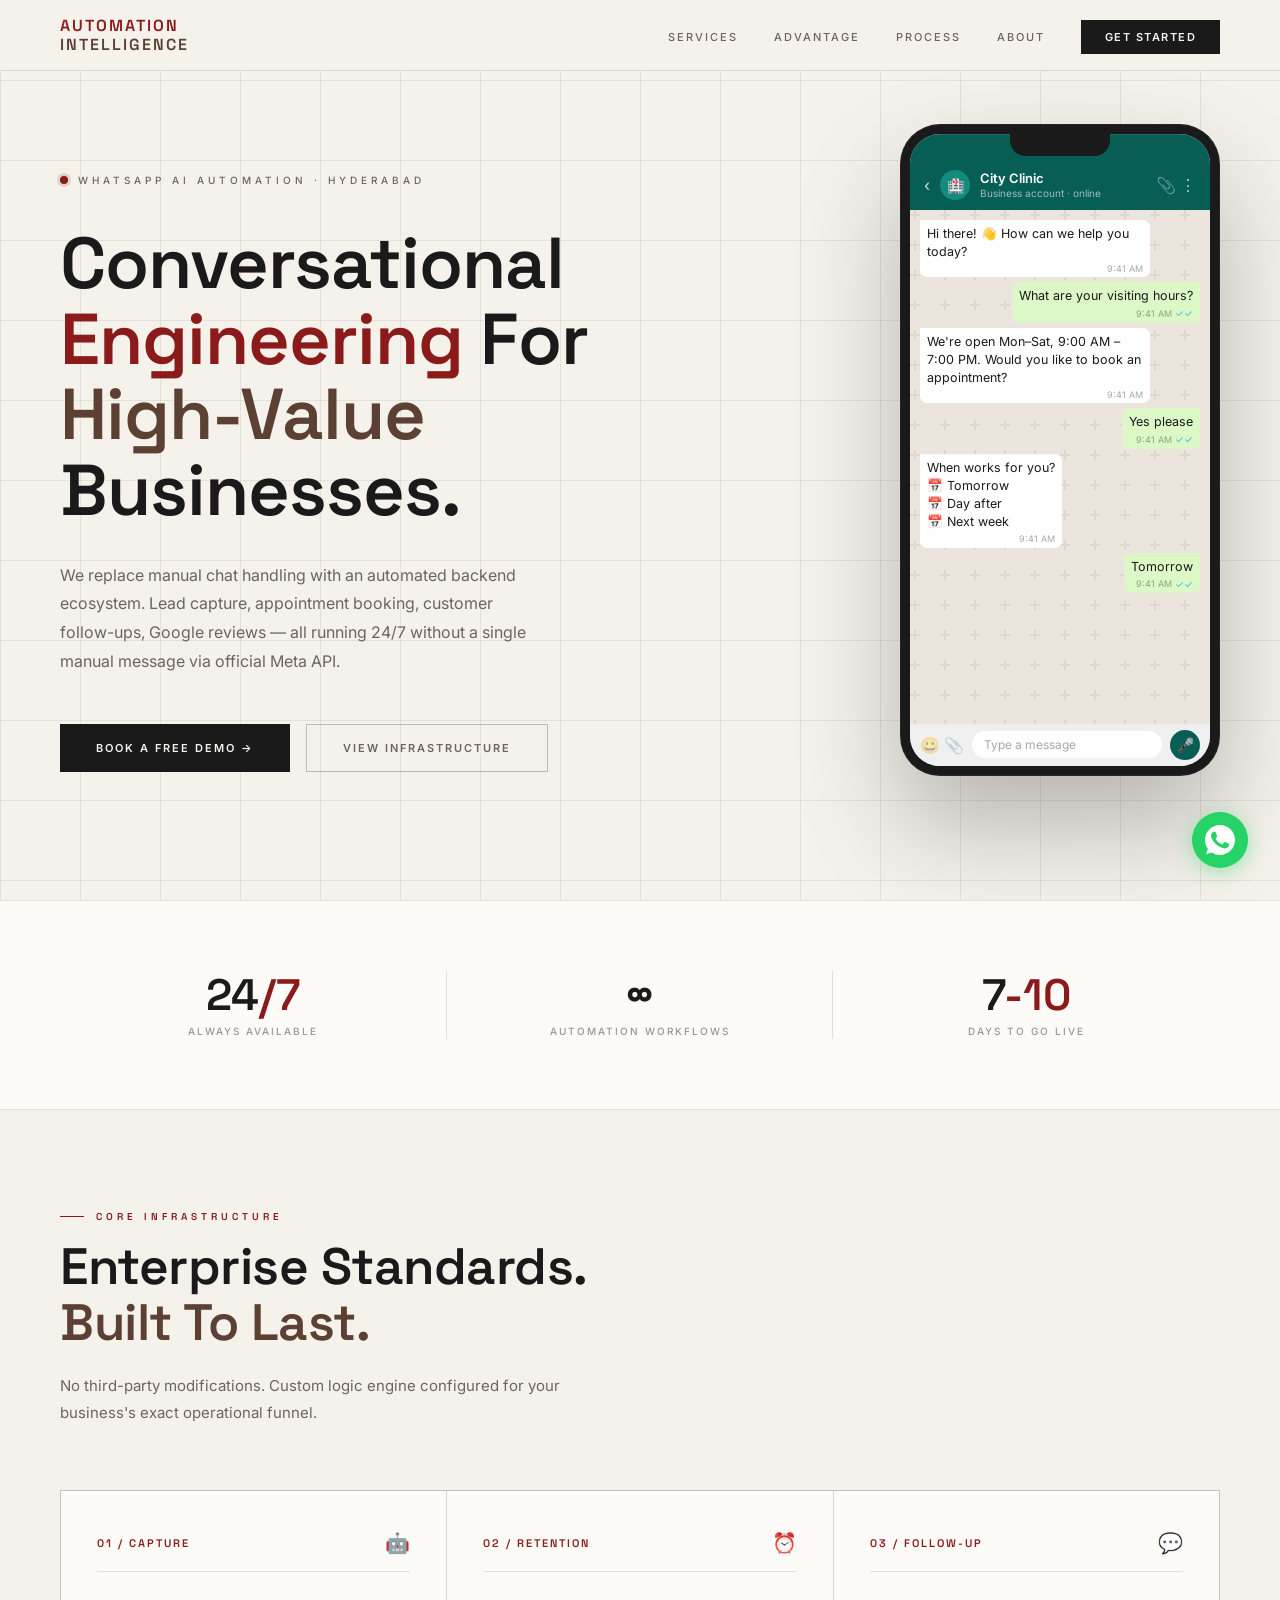
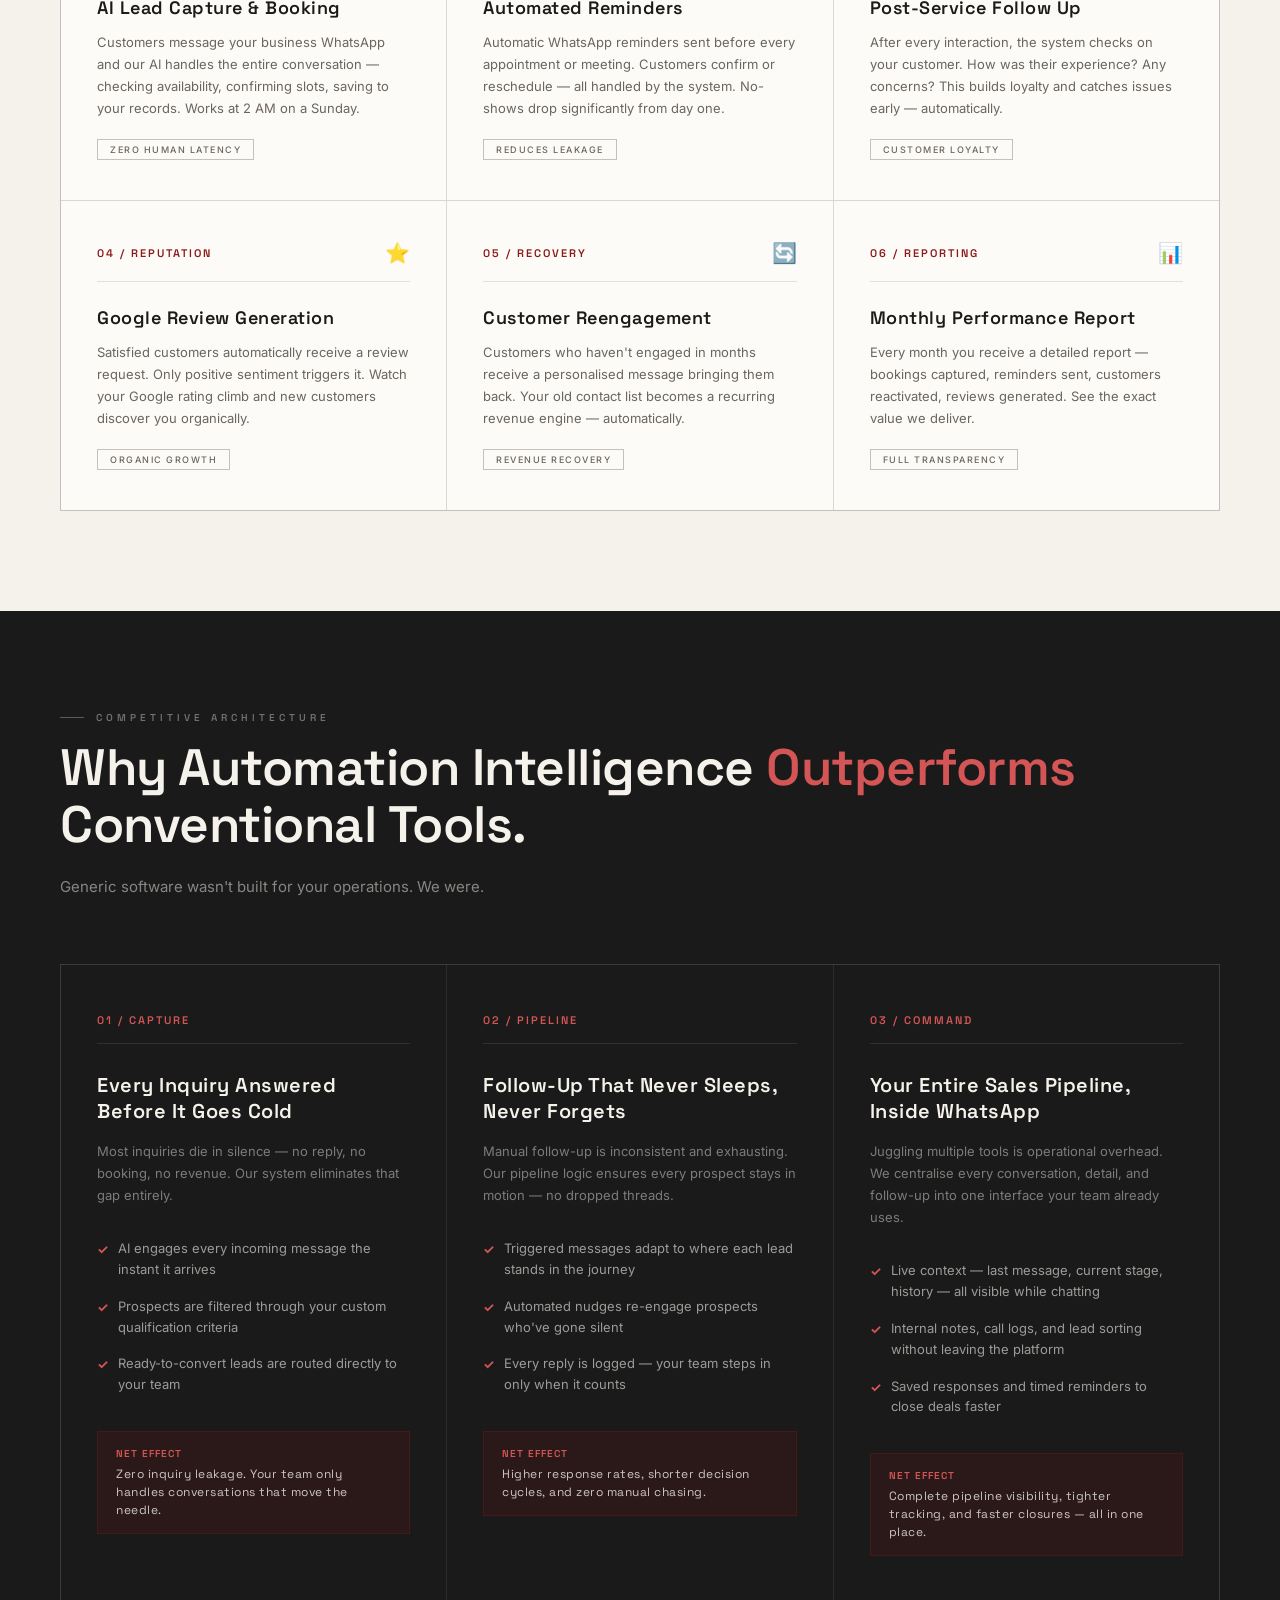
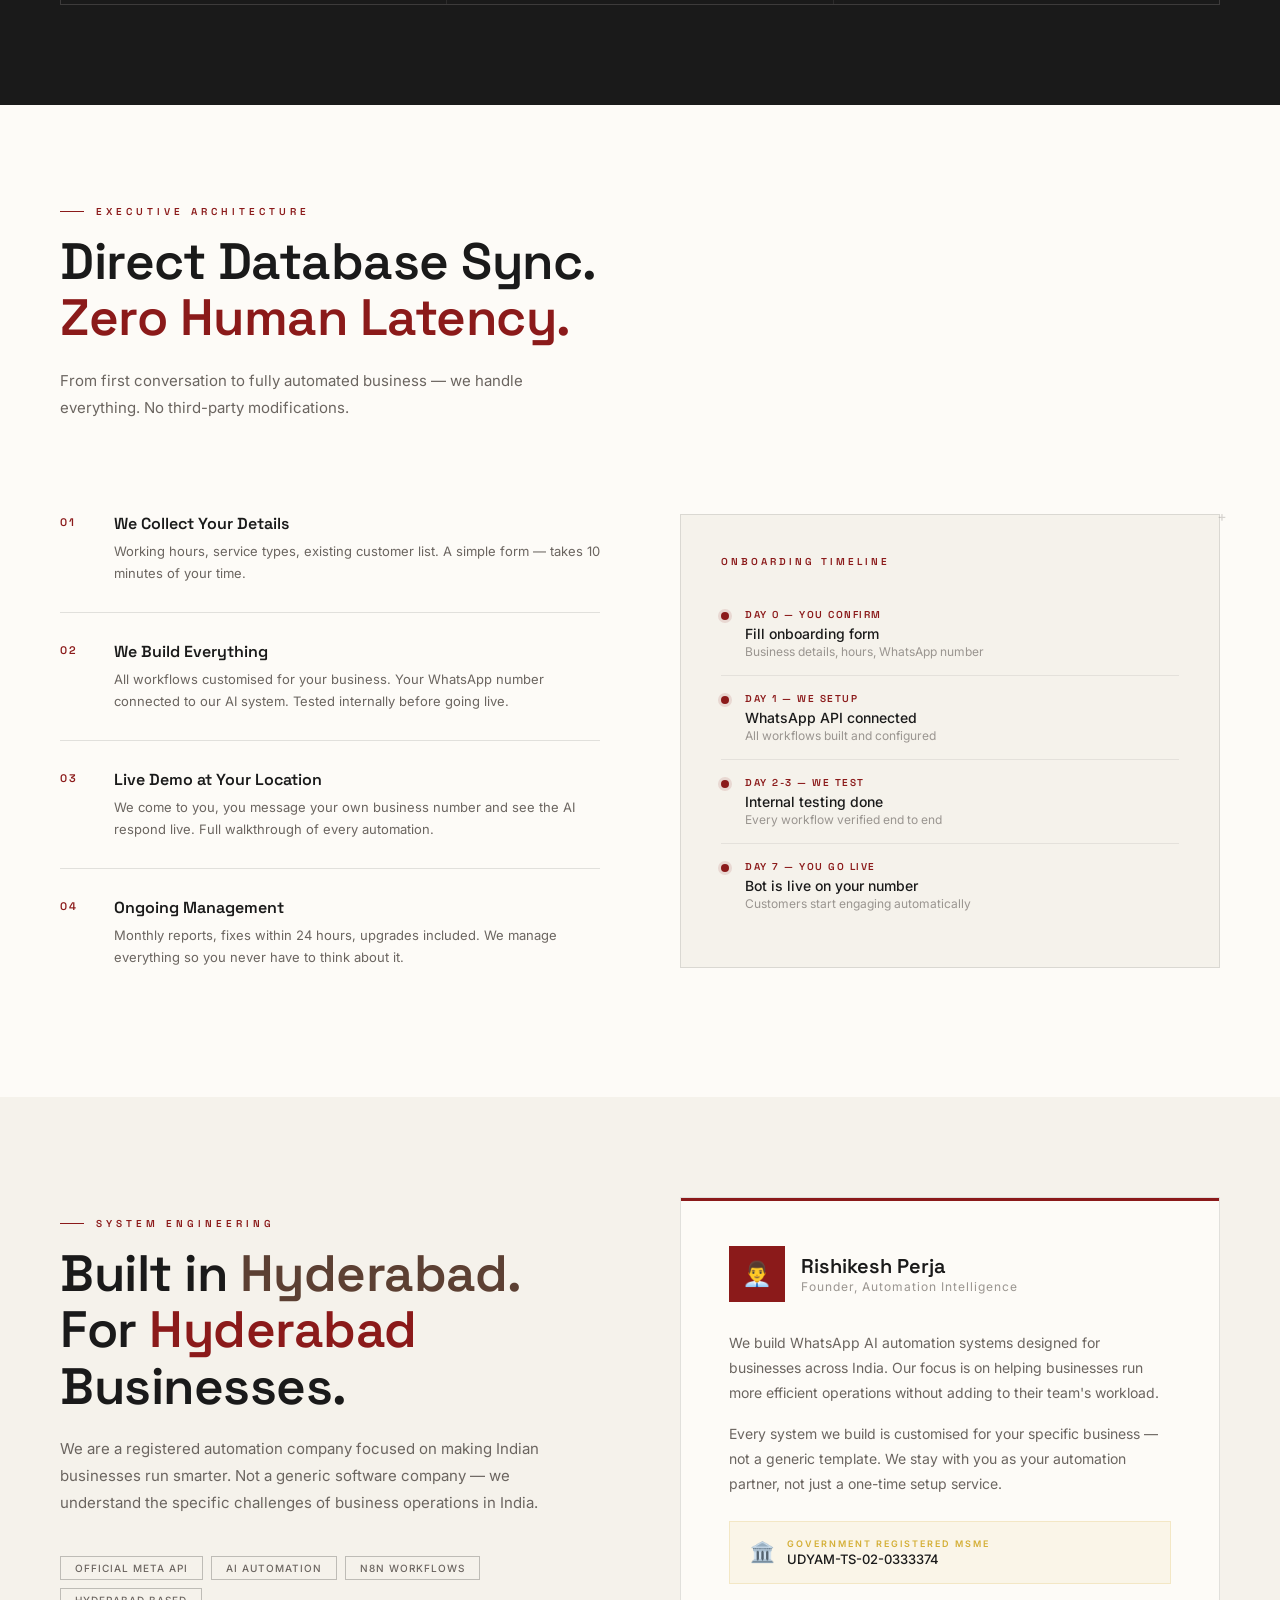
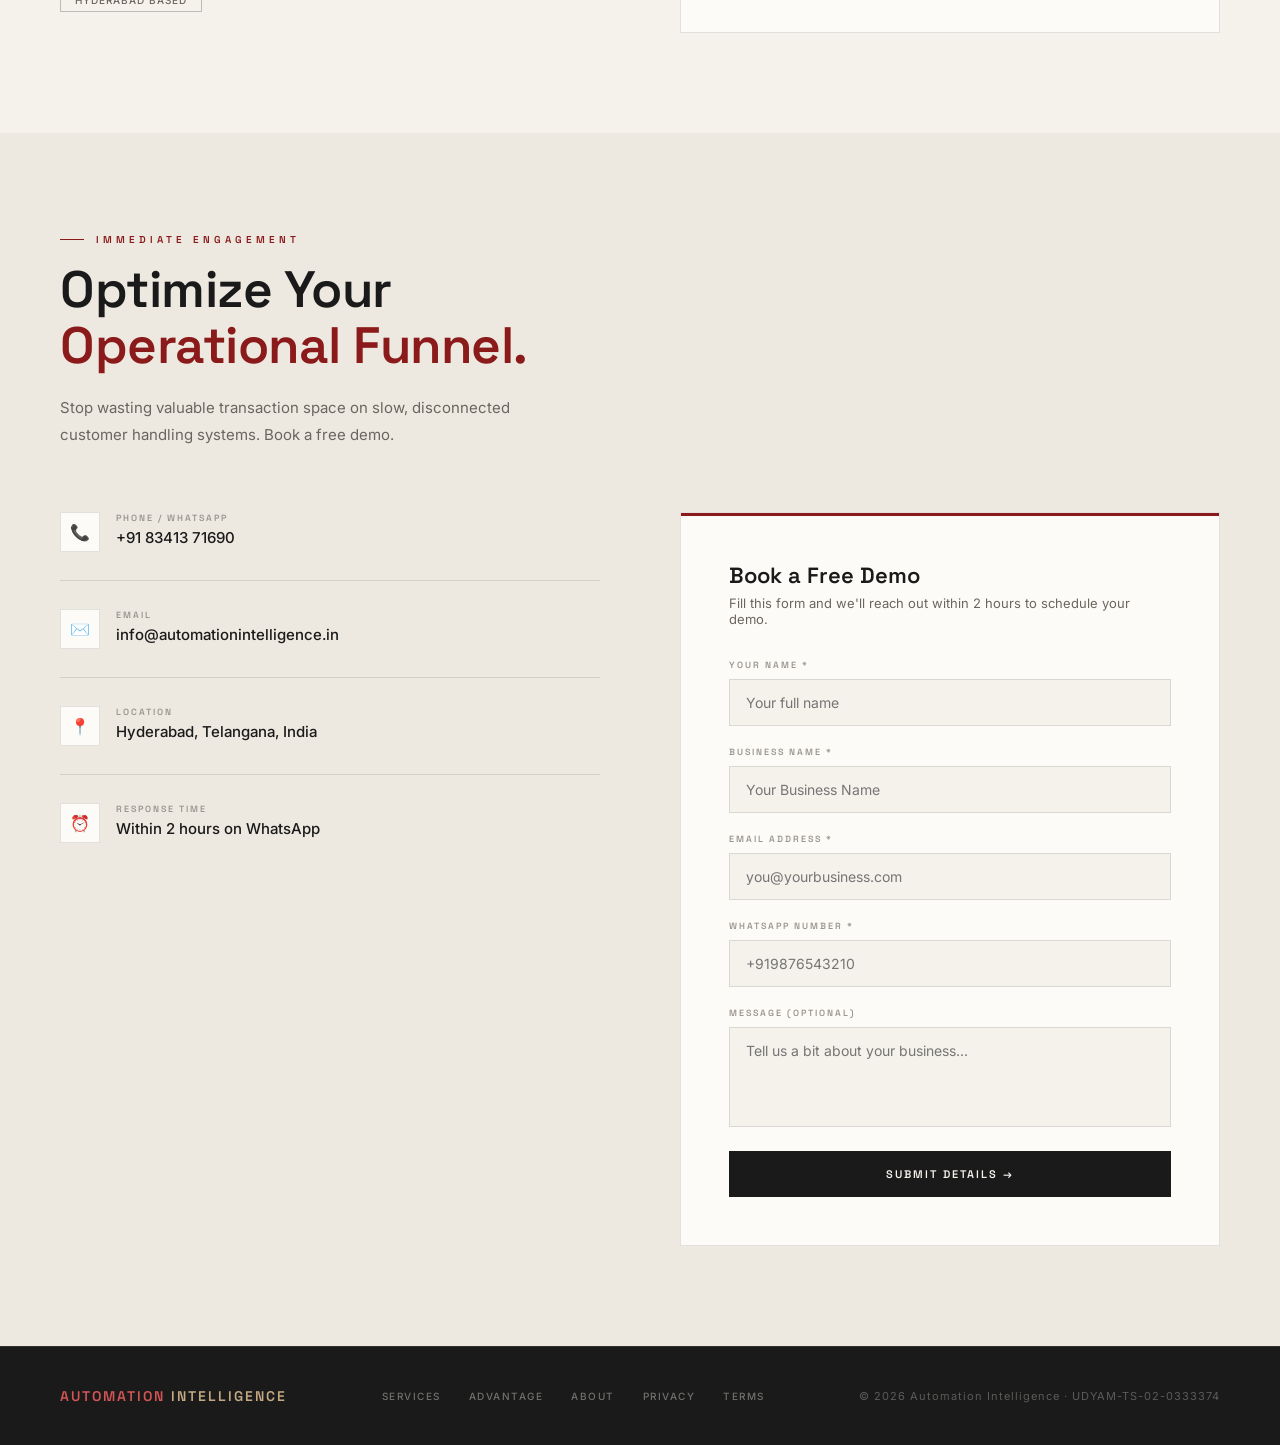
==== index.html @ 716d9dbe "Update index.html" ====
<!DOCTYPE html>
<html lang="en">
<head>
<meta charset="UTF-8">
<meta name="viewport" content="width=device-width, initial-scale=1.0">
<title>Automation Intelligence — Conversational Engineering for Businesses</title>
<link rel="icon" type="image/x-icon" href="/favicon.ico">
<link rel="icon" type="image/png" sizes="32x32" href="/favicon-32x32.png">
<link rel="icon" type="image/png" sizes="16x16" href="/favicon-16x16.png">
<link rel="apple-touch-icon" sizes="180x180" href="/apple-touch-icon.png">
<link rel="manifest" href="/site.webmanifest">
<meta name="description" content="Automation Intelligence builds WhatsApp AI automation systems for businesses in Hyderabad. Lead capture, appointment booking, follow-ups, Google reviews — all automated 24/7.">

<meta property="og:title" content="Automation Intelligence — WhatsApp AI Automation for Businesses">
<meta property="og:description" content="Conversational engineering for high-value businesses. WhatsApp AI automation running 24/7.">
<meta property="og:type" content="website">
<meta property="og:url" content="https://automationintelligence.in/">
<meta property="og:image" content="https://automationintelligence.in/og-image.png">

<link href="https://fonts.googleapis.com/css2?family=Space+Grotesk:wght@300;400;500;600;700&family=Inter:wght@300;400;500;600&display=swap" rel="stylesheet">
<style>
:root {
  --bg: #F5F2EB;
  --bg-alt: #EDE9E0;
  --bg-card: #FDFBF7;
  --red: #8B1A1A;
  --red-light: #A63232;
  --brown: #5C4033;
  --brown-light: #7A6258;
  --text: #1A1A1A;
  --text-muted: #6B6560;
  --text-light: #9A9590;
  --border: rgba(26,26,26,0.12);
  --border-strong: rgba(26,26,26,0.25);
  --line: rgba(26,26,26,0.08);
  --wa-dark: #075E54;
  --wa-teal: #128C7E;
  --wa-light: #25D366;
  --wa-bg: #ECE5DD;
  --wa-bot: #FFFFFF;
  --wa-user: #DCF8C6;
}

* { margin: 0; padding: 0; box-sizing: border-box; }

html { scroll-behavior: smooth; }

body {
  font-family: 'Inter', sans-serif;
  background: var(--bg);
  color: var(--text);
  overflow-x: hidden;
  -webkit-font-smoothing: antialiased;
}

body::before {
  content: '';
  position: fixed;
  inset: 0;
  background-image: 
    linear-gradient(var(--line) 1px, transparent 1px),
    linear-gradient(90deg, var(--line) 1px, transparent 1px);
  background-size: 80px 80px;
  pointer-events: none;
  z-index: 0;
}

.circuit-dot {
  width: 8px;
  height: 8px;
  background: var(--red);
  border-radius: 50%;
  flex-shrink: 0;
  box-shadow: 0 0 0 3px rgba(139,26,26,0.15);
}

/* ─── NAVBAR ─── */
nav {
  position: fixed;
  top: 0;
  left: 0;
  right: 0;
  z-index: 100;
  padding: 16px 60px;
  display: flex;
  align-items: center;
  justify-content: space-between;
  backdrop-filter: blur(20px);
  background: rgba(245,242,235,0.9);
  border-bottom: 1px solid var(--border);
  transition: all 0.3s ease;
}

.nav-logo {
  font-family: 'Space Grotesk', sans-serif;
  font-size: 16px;
  font-weight: 600;
  letter-spacing: 2px;
  text-transform: uppercase;
  line-height: 1.2;
}

.nav-logo .red { color: var(--red); }
.nav-logo .brown { color: var(--brown); }

.nav-links {
  display: flex;
  gap: 36px;
  list-style: none;
  align-items: center;
}

.nav-links a {
  color: var(--text-muted);
  text-decoration: none;
  font-size: 11px;
  font-weight: 500;
  letter-spacing: 2px;
  text-transform: uppercase;
  transition: color 0.3s;
}

.nav-links a:hover { color: var(--text); }

.nav-cta {
  background: var(--text) !important;
  color: var(--bg) !important;
  padding: 10px 24px !important;
  border-radius: 0 !important;
  font-weight: 600 !important;
  letter-spacing: 1.5px !important;
}

.nav-cta:hover { background: var(--red) !important; color: white !important; }

/* ─── HAMBURGER ─── */
.nav-hamburger {
  display: none;
  flex-direction: column;
  gap: 5px;
  cursor: pointer;
  padding: 8px;
  z-index: 110;
}

.nav-hamburger span {
  width: 24px;
  height: 1.5px;
  background: var(--text);
  transition: all 0.3s;
}

.nav-hamburger.active span:nth-child(1) { transform: rotate(45deg) translate(5px, 5px); }
.nav-hamburger.active span:nth-child(2) { opacity: 0; }
.nav-hamburger.active span:nth-child(3) { transform: rotate(-45deg) translate(5px, -5px); }

/* ─── MOBILE MENU ─── */
.mobile-menu {
  display: none;
  position: fixed;
  inset: 0;
  background: rgba(245,242,235,0.98);
  z-index: 105;
  flex-direction: column;
  align-items: center;
  justify-content: center;
  gap: 28px;
  opacity: 0;
  pointer-events: none;
  transition: opacity 0.3s;
}

.mobile-menu.open { opacity: 1; pointer-events: all; }

.mobile-menu a {
  font-family: 'Space Grotesk', sans-serif;
  font-size: 24px;
  color: var(--text-muted);
  text-decoration: none;
  letter-spacing: 3px;
  text-transform: uppercase;
  font-weight: 500;
  transition: color 0.3s;
}

.mobile-menu a:hover { color: var(--red); }

/* ─── HERO ─── */
.hero {
  min-height: 100vh;
  display: flex;
  align-items: center;
  position: relative;
  overflow: hidden;
  padding: 140px 60px 100px;
}

.hero-content {
  position: relative;
  z-index: 2;
  max-width: 680px;
}

.hero-badge {
  display: inline-flex;
  align-items: center;
  gap: 10px;
  font-size: 10px;
  letter-spacing: 4px;
  text-transform: uppercase;
  color: var(--text-muted);
  margin-bottom: 40px;
  font-weight: 500;
}

.hero-badge .circuit-dot { animation: pulse 2s infinite; }

@keyframes pulse {
  0%, 100% { opacity: 1; transform: scale(1); }
  50% { opacity: 0.5; transform: scale(1.4); }
}

.hero h1 {
  font-family: 'Space Grotesk', sans-serif;
  font-size: clamp(40px, 6vw, 72px);
  font-weight: 600;
  line-height: 1.05;
  letter-spacing: -1px;
  margin-bottom: 32px;
}

.hero h1 .red { color: var(--red); }
.hero h1 .brown { color: var(--brown); }

.hero p {
  font-size: 16px;
  color: var(--text-muted);
  line-height: 1.8;
  max-width: 480px;
  margin-bottom: 48px;
  font-weight: 400;
}

.hero-actions {
  display: flex;
  gap: 16px;
  flex-wrap: wrap;
}

.btn-primary {
  background: var(--text);
  color: var(--bg);
  padding: 16px 36px;
  font-size: 11px;
  font-weight: 600;
  text-decoration: none;
  border: none;
  cursor: pointer;
  transition: all 0.3s;
  letter-spacing: 2px;
  text-transform: uppercase;
  display: inline-flex;
  align-items: center;
  gap: 8px;
}

.btn-primary:hover {
  background: var(--red);
  color: white;
  transform: translateY(-2px);
}

.btn-secondary {
  background: transparent;
  color: var(--text-muted);
  padding: 16px 36px;
  font-size: 11px;
  font-weight: 600;
  text-decoration: none;
  border: 1px solid var(--border-strong);
  cursor: pointer;
  transition: all 0.3s;
  letter-spacing: 2px;
  text-transform: uppercase;
}

.btn-secondary:hover {
  border-color: var(--text);
  color: var(--text);
}

/* ─── PHONE MOCKUP ─── */
.hero-visual {
  position: absolute;
  right: 60px;
  top: 50%;
  transform: translateY(-50%);
  width: 320px;
}

.phone-frame {
  background: #1a1a1a;
  border-radius: 40px;
  padding: 10px;
  box-shadow: 
    0 50px 100px rgba(0,0,0,0.25),
    0 0 0 1px rgba(255,255,255,0.08),
    inset 0 0 0 1px rgba(255,255,255,0.05);
  position: relative;
}

.phone-notch {
  width: 100px;
  height: 22px;
  background: #1a1a1a;
  border-radius: 0 0 16px 16px;
  position: absolute;
  top: 10px;
  left: 50%;
  transform: translateX(-50%);
  z-index: 10;
}

.phone-screen {
  border-radius: 30px;
  overflow: hidden;
  background: var(--wa-bg);
}

/* ─── WHATSAPP CHAT UI ─── */
.wa-header {
  background: var(--wa-dark);
  padding: 36px 14px 10px;
  display: flex;
  align-items: center;
  gap: 10px;
}

.wa-back {
  color: rgba(255,255,255,0.8);
  font-size: 16px;
  flex-shrink: 0;
}

.wa-avatar {
  width: 30px;
  height: 30px;
  background: var(--wa-teal);
  border-radius: 50%;
  display: flex;
  align-items: center;
  justify-content: center;
  font-size: 14px;
  flex-shrink: 0;
}

.wa-header-info { flex: 1; }

.wa-header-name {
  font-family: 'Inter', sans-serif;
  font-size: 13px;
  font-weight: 600;
  color: white;
  line-height: 1.2;
}

.wa-header-status {
  font-family: 'Inter', sans-serif;
  font-size: 10px;
  color: rgba(255,255,255,0.6);
}

.wa-header-actions {
  display: flex;
  gap: 14px;
  color: rgba(255,255,255,0.7);
  font-size: 16px;
}

.wa-chat {
  padding: 10px 10px 14px;
  min-height: 340px;
  display: flex;
  flex-direction: column;
  gap: 5px;
  background: var(--wa-bg);
  position: relative;
}

.wa-chat::before {
  content: '';
  position: absolute;
  inset: 0;
  opacity: 0.06;
  background-image: url("data:image/svg+xml,%3Csvg width='60' height='60' viewBox='0 0 60 60' xmlns='http://www.w3.org/2000/svg'%3E%3Cg fill='none' fill-rule='evenodd'%3E%3Cg fill='%23000000' fill-opacity='1'%3E%3Cpath d='M36 34v-4h-2v4h-4v2h4v4h2v-4h4v-2h-4zm0-30V0h-2v4h-4v2h4v4h2V6h4V4h-4zM6 34v-4H4v4H0v2h4v4h2v-4h4v-2H6zM6 4V0H4v4H0v2h4v4h2V6h4V4H6z'/%3E%3C/g%3E%3C/g%3E%3C/svg%3E");
  pointer-events: none;
}

.wa-msg {
  max-width: 82%;
  padding: 5px 7px 2px;
  border-radius: 6px;
  font-family: 'Inter', sans-serif;
  font-size: 12.5px;
  line-height: 1.45;
  position: relative;
  z-index: 1;
}

.wa-msg.bot {
  background: var(--wa-bot);
  align-self: flex-start;
  border-radius: 0 7px 7px 7px;
  color: #1a1a1a;
}

.wa-msg.user {
  background: var(--wa-user);
  align-self: flex-end;
  border-radius: 7px 0 7px 7px;
  color: #1a1a1a;
}

.wa-msg .wa-time {
  font-size: 9px;
  color: rgba(0,0,0,0.35);
  text-align: right;
  margin-top: 1px;
  display: flex;
  align-items: center;
  justify-content: flex-end;
  gap: 3px;
}

.wa-msg .wa-time .wa-check {
  color: #34B7F1;
  font-size: 10px;
}

.wa-input-bar {
  background: #F0F0F0;
  padding: 6px 10px;
  display: flex;
  align-items: center;
  gap: 8px;
}

.wa-input {
  flex: 1;
  background: white;
  border-radius: 20px;
  padding: 6px 12px;
  font-size: 12px;
  color: rgba(0,0,0,0.35);
  font-family: 'Inter', sans-serif;
}

.wa-input-icons {
  display: flex;
  gap: 12px;
  color: rgba(0,0,0,0.4);
  font-size: 16px;
}

.wa-send {
  width: 30px;
  height: 30px;
  background: var(--wa-dark);
  border-radius: 50%;
  display: flex;
  align-items: center;
  justify-content: center;
  color: white;
  font-size: 14px;
  flex-shrink: 0;
}

/* ─── STATS ─── */
.stats {
  padding: 48px 60px;
  border-top: 1px solid var(--border);
  border-bottom: 1px solid var(--border);
  display: grid;
  grid-template-columns: repeat(3, 1fr);
  gap: 0;
  background: var(--bg-card);
  position: relative;
}

.stat-item {
  text-align: center;
  padding: 24px;
  position: relative;
}

.stat-item:not(:last-child)::after {
  content: '';
  position: absolute;
  right: 0;
  top: 20%;
  height: 60%;
  width: 1px;
  background: var(--border);
}

.stat-num {
  font-family: 'Space Grotesk', sans-serif;
  font-size: 44px;
  font-weight: 600;
  color: var(--text);
  line-height: 1;
  margin-bottom: 8px;
}

.stat-num span { color: var(--red); }

.stat-label {
  font-size: 10px;
  color: var(--text-light);
  letter-spacing: 2px;
  text-transform: uppercase;
  font-weight: 500;
}

/* ─── SECTION BASE ─── */
section { padding: 100px 60px; position: relative; }

.section-label {
  font-family: 'Space Grotesk', sans-serif;
  font-size: 10px;
  letter-spacing: 4px;
  text-transform: uppercase;
  color: var(--red);
  margin-bottom: 16px;
  font-weight: 600;
  display: flex;
  align-items: center;
  gap: 12px;
}

.section-label::before {
  content: '';
  width: 24px;
  height: 1px;
  background: var(--red);
}

.section-title {
  font-family: 'Space Grotesk', sans-serif;
  font-size: clamp(32px, 4vw, 52px);
  font-weight: 600;
  line-height: 1.1;
  margin-bottom: 20px;
  letter-spacing: -0.5px;
}

.section-title .red { color: var(--red); }
.section-title .brown { color: var(--brown); }

.section-sub {
  font-size: 15px;
  color: var(--text-muted);
  line-height: 1.8;
  max-width: 520px;
  font-weight: 400;
}

/* ─── SERVICES ─── */
#services { background: var(--bg); }

.services-grid {
  display: grid;
  grid-template-columns: repeat(3, 1fr);
  gap: 1px;
  margin-top: 64px;
  background: var(--border);
  border: 1px solid var(--border);
}

.service-card {
  background: var(--bg-card);
  padding: 40px 36px;
  transition: all 0.3s ease;
  position: relative;
}

.service-card:hover { background: var(--bg-alt); }

.service-card-header {
  display: flex;
  align-items: center;
  justify-content: space-between;
  margin-bottom: 24px;
  padding-bottom: 16px;
  border-bottom: 1px solid var(--border);
}

.service-num {
  font-family: 'Space Grotesk', sans-serif;
  font-size: 11px;
  font-weight: 600;
  color: var(--red);
  letter-spacing: 2px;
}

.service-icon { font-size: 20px; }

.service-card h3 {
  font-family: 'Space Grotesk', sans-serif;
  font-size: 18px;
  font-weight: 600;
  margin-bottom: 12px;
  color: var(--text);
  letter-spacing: 0.5px;
}

.service-card p {
  font-size: 13px;
  color: var(--text-muted);
  line-height: 1.7;
  font-weight: 400;
}

.service-tag {
  display: inline-block;
  border: 1px solid var(--border-strong);
  color: var(--text-muted);
  font-size: 9px;
  padding: 4px 12px;
  margin-top: 20px;
  letter-spacing: 1.5px;
  text-transform: uppercase;
  font-weight: 500;
}

/* ─── WHY BETTER ─── */
#why {
  background: var(--text);
  color: var(--bg);
}

#why .section-label { color: rgba(245,242,235,0.4); }
#why .section-label::before { background: rgba(245,242,235,0.3); }
#why .section-title { color: var(--bg); }
#why .section-title .red { color: #D45555; }
#why .section-sub { color: rgba(245,242,235,0.5); }

.why-grid {
  display: grid;
  grid-template-columns: repeat(3, 1fr);
  gap: 1px;
  margin-top: 64px;
  background: rgba(245,242,235,0.08);
  border: 1px solid rgba(245,242,235,0.08);
}

.why-card {
  background: var(--text);
  padding: 48px 36px;
  transition: background 0.3s;
}

.why-card:hover { background: rgba(245,242,235,0.03); }

.why-card-num {
  font-family: 'Space Grotesk', sans-serif;
  font-size: 11px;
  font-weight: 600;
  color: #D45555;
  letter-spacing: 2px;
  margin-bottom: 28px;
  padding-bottom: 16px;
  border-bottom: 1px solid rgba(245,242,235,0.1);
}

.why-card h3 {
  font-family: 'Space Grotesk', sans-serif;
  font-size: 20px;
  font-weight: 600;
  color: var(--bg);
  margin-bottom: 16px;
  letter-spacing: 0.5px;
  line-height: 1.3;
}

.why-card > p {
  font-size: 13px;
  color: rgba(245,242,235,0.45);
  line-height: 1.7;
  margin-bottom: 24px;
}

.why-card ul { list-style: none; margin-bottom: 28px; }

.why-card ul li {
  display: flex;
  align-items: flex-start;
  gap: 10px;
  padding: 8px 0;
  font-size: 13px;
  color: rgba(245,242,235,0.6);
  line-height: 1.6;
}

.why-card ul li::before {
  content: '✓';
  color: #D45555;
  font-weight: 700;
  flex-shrink: 0;
  margin-top: 1px;
}

.why-result {
  background: rgba(139,26,26,0.15);
  border: 1px solid rgba(139,26,26,0.25);
  padding: 14px 18px;
  font-family: 'Space Grotesk', sans-serif;
  font-size: 12px;
  color: rgba(245,242,235,0.8);
  letter-spacing: 0.5px;
  line-height: 1.5;
}

.why-result strong {
  color: #D45555;
  font-weight: 600;
  letter-spacing: 1px;
  text-transform: uppercase;
  font-size: 10px;
  display: block;
  margin-bottom: 4px;
}

/* ─── HOW IT WORKS ─── */
#how { background: var(--bg-card); }

.how-grid {
  display: grid;
  grid-template-columns: 1fr 1fr;
  gap: 80px;
  align-items: center;
  margin-top: 64px;
}

.steps { display: flex; flex-direction: column; gap: 0; }

.step {
  display: flex;
  gap: 24px;
  padding: 28px 0;
  border-bottom: 1px solid var(--border);
}

.step:last-child { border-bottom: none; }

.step-num {
  font-family: 'Space Grotesk', sans-serif;
  font-size: 11px;
  font-weight: 600;
  color: var(--red);
  letter-spacing: 2px;
  min-width: 30px;
  padding-top: 2px;
}

.step-content h3 {
  font-family: 'Space Grotesk', sans-serif;
  font-size: 16px;
  font-weight: 600;
  margin-bottom: 6px;
  color: var(--text);
}

.step-content p {
  font-size: 13px;
  color: var(--text-muted);
  line-height: 1.7;
  font-weight: 400;
}

.how-visual {
  background: var(--bg);
  border: 1px solid var(--border);
  padding: 40px;
  position: relative;
}

.how-visual::before {
  content: '+';
  position: absolute;
  top: -8px;
  right: -8px;
  font-family: 'Space Grotesk', sans-serif;
  font-size: 16px;
  color: var(--text-light);
  opacity: 0.4;
}

.timeline { display: flex; flex-direction: column; gap: 0; }

.timeline-item {
  display: flex;
  gap: 16px;
  padding: 16px 0;
  border-bottom: 1px solid var(--line);
}

.timeline-item:last-child { border-bottom: none; }

.timeline-dot {
  width: 8px;
  height: 8px;
  background: var(--red);
  border-radius: 50%;
  margin-top: 4px;
  flex-shrink: 0;
  box-shadow: 0 0 0 3px rgba(139,26,26,0.12);
}

.timeline-day {
  font-family: 'Space Grotesk', sans-serif;
  font-size: 10px;
  color: var(--red);
  font-weight: 600;
  margin-bottom: 4px;
  letter-spacing: 1.5px;
  text-transform: uppercase;
}

.timeline-task { font-size: 14px; color: var(--text); font-weight: 500; }
.timeline-sub { font-size: 12px; color: var(--text-light); margin-top: 2px; }

/* ─── ABOUT ─── */
#about {
  background: var(--bg);
  display: grid;
  grid-template-columns: 1fr 1fr;
  gap: 80px;
  align-items: center;
}

.about-card {
  background: var(--bg-card);
  border: 1px solid var(--border);
  padding: 48px;
  position: relative;
}

.about-card::before {
  content: '';
  position: absolute;
  top: 0;
  left: 0;
  right: 0;
  height: 3px;
  background: var(--red);
}

.about-card-header {
  display: flex;
  align-items: center;
  gap: 16px;
  margin-bottom: 28px;
}

.about-avatar {
  width: 56px;
  height: 56px;
  background: var(--red);
  display: flex;
  align-items: center;
  justify-content: center;
  font-size: 24px;
  color: white;
}

.about-name {
  font-family: 'Space Grotesk', sans-serif;
  font-size: 20px;
  font-weight: 600;
  color: var(--text);
}

.about-title { font-size: 12px; color: var(--text-light); letter-spacing: 1px; }

.about-card p {
  font-size: 14px;
  color: var(--text-muted);
  line-height: 1.8;
  font-weight: 400;
  margin-bottom: 16px;
}

.about-tags { display: flex; flex-wrap: wrap; gap: 8px; margin-top: 24px; }

.about-tag {
  border: 1px solid var(--border-strong);
  color: var(--text-muted);
  font-size: 10px;
  padding: 5px 14px;
  letter-spacing: 1px;
  text-transform: uppercase;
  font-weight: 500;
}

.msme-badge {
  background: rgba(212,175,55,0.08);
  border: 1px solid rgba(212,175,55,0.2);
  padding: 16px 20px;
  margin-top: 24px;
  display: flex;
  align-items: center;
  gap: 12px;
}

.msme-badge .icon { font-size: 20px; }
.msme-badge .msme-label { font-size: 9px; color: #D4AF37; letter-spacing: 2px; text-transform: uppercase; font-weight: 600; }
.msme-badge .msme-num { font-size: 13px; color: var(--text); font-weight: 500; margin-top: 2px; }

/* ─── CONTACT ─── */
#contact { background: var(--bg-alt); }

.contact-grid {
  display: grid;
  grid-template-columns: 1fr 1fr;
  gap: 80px;
  margin-top: 64px;
  align-items: start;
}

.contact-info { display: flex; flex-direction: column; gap: 28px; }

.contact-item {
  display: flex;
  gap: 16px;
  align-items: flex-start;
  padding-bottom: 28px;
  border-bottom: 1px solid var(--border);
}

.contact-item:last-child { border-bottom: none; padding-bottom: 0; }

.contact-icon {
  width: 40px;
  height: 40px;
  background: var(--bg-card);
  border: 1px solid var(--border);
  display: flex;
  align-items: center;
  justify-content: center;
  font-size: 16px;
  flex-shrink: 0;
}

.contact-label {
  font-family: 'Space Grotesk', sans-serif;
  font-size: 9px;
  color: var(--text-light);
  letter-spacing: 2px;
  text-transform: uppercase;
  margin-bottom: 4px;
  font-weight: 600;
}

.contact-value { font-size: 15px; color: var(--text); font-weight: 500; }
.contact-value a { color: var(--text); text-decoration: none; }
.contact-value a:hover { color: var(--red); }

.contact-form {
  background: var(--bg-card);
  border: 1px solid var(--border);
  padding: 48px;
  position: relative;
}

.contact-form::before {
  content: '';
  position: absolute;
  top: 0;
  left: 0;
  right: 0;
  height: 3px;
  background: var(--red);
}

.contact-form h3 {
  font-family: 'Space Grotesk', sans-serif;
  font-size: 22px;
  margin-bottom: 6px;
  font-weight: 600;
}

.contact-form > p {
  font-size: 13px;
  color: var(--text-muted);
  margin-bottom: 32px;
  font-weight: 400;
}

.form-group { margin-bottom: 20px; }

.form-group label {
  display: block;
  font-family: 'Space Grotesk', sans-serif;
  font-size: 9px;
  color: var(--text-light);
  letter-spacing: 2px;
  text-transform: uppercase;
  margin-bottom: 8px;
  font-weight: 600;
}

.form-group input,
.form-group textarea,
.form-group select {
  width: 100%;
  background: var(--bg);
  border: 1px solid var(--border);
  padding: 14px 16px;
  color: var(--text);
  font-family: 'Inter', sans-serif;
  font-size: 14px;
  transition: border-color 0.3s;
  outline: none;
}

.form-group input:focus,
.form-group textarea:focus,
.form-group select:focus { border-color: var(--red); }

.form-group input.error,
.form-group textarea.error { border-color: #D45555; }

.form-group select option { background: var(--bg); color: var(--text); }
.form-group textarea { height: 100px; resize: none; }

.form-submit {
  width: 100%;
  background: var(--text);
  color: var(--bg);
  border: none;
  padding: 16px;
  font-family: 'Space Grotesk', sans-serif;
  font-size: 11px;
  font-weight: 600;
  letter-spacing: 2px;
  text-transform: uppercase;
  cursor: pointer;
  transition: all 0.3s;
}

.form-submit:hover { background: var(--red); color: white; }
.form-submit:disabled { opacity: 0.5; cursor: not-allowed; }

.form-submit .spinner {
  display: inline-block;
  width: 14px;
  height: 14px;
  border: 2px solid rgba(245,242,235,0.3);
  border-top-color: var(--bg);
  border-radius: 50%;
  animation: spin 0.6s linear infinite;
  vertical-align: middle;
  margin-right: 8px;
}

@keyframes spin { to { transform: rotate(360deg); } }

.form-status {
  margin-top: 16px;
  padding: 12px 16px;
  font-size: 13px;
  display: none;
}

.form-status.success {
  display: block;
  background: rgba(139,26,26,0.06);
  border: 1px solid rgba(139,26,26,0.2);
  color: var(--red);
}

.form-status.error {
  display: block;
  background: rgba(212,85,85,0.06);
  border: 1px solid rgba(212,85,85,0.2);
  color: #D45555;
}

/* ─── TOAST ─── */
.toast {
  position: fixed;
  bottom: 32px;
  left: 50%;
  transform: translateX(-50%) translateY(20px);
  background: var(--text);
  color: var(--bg);
  padding: 14px 28px;
  font-size: 12px;
  font-weight: 500;
  letter-spacing: 1px;
  z-index: 200;
  opacity: 0;
  pointer-events: none;
  transition: all 0.3s ease;
}

.toast.show { opacity: 1; transform: translateX(-50%) translateY(0); }

/* ─── FOOTER ─── */
footer {
  background: var(--text);
  border-top: 1px solid rgba(245,242,235,0.1);
  padding: 40px 60px;
  display: flex;
  align-items: center;
  justify-content: space-between;
  flex-wrap: wrap;
}

.footer-logo {
  font-family: 'Space Grotesk', sans-serif;
  font-size: 14px;
  font-weight: 600;
  color: var(--bg);
  letter-spacing: 2px;
  text-transform: uppercase;
}

.footer-logo .red { color: #D45555; }
.footer-logo .brown { color: #C4A882; }

.footer-links { display: flex; gap: 28px; }

.footer-links a {
  color: rgba(245,242,235,0.4);
  text-decoration: none;
  font-size: 10px;
  letter-spacing: 1.5px;
  text-transform: uppercase;
  font-weight: 500;
  transition: color 0.3s;
}

.footer-links a:hover { color: var(--bg); }

.footer-copy { font-size: 11px; color: rgba(245,242,235,0.3); letter-spacing: 1px; }

/* ─── ANIMATIONS ─── */
@keyframes fadeUp {
  from { opacity: 0; transform: translateY(30px); }
  to { opacity: 1; transform: translateY(0); }
}

.reveal {
  opacity: 0;
  transform: translateY(40px);
  transition: all 0.7s ease;
}

.reveal.visible { opacity: 1; transform: translateY(0); }

/* ─── WHATSAPP FLOAT ─── */
.wa-float {
  position: fixed;
  bottom: 32px;
  right: 32px;
  background: #25D366;
  width: 56px;
  height: 56px;
  border-radius: 50%;
  display: flex;
  align-items: center;
  justify-content: center;
  box-shadow: 0 4px 20px rgba(37,211,102,0.4);
  text-decoration: none;
  z-index: 99;
  transition: all 0.3s;
  animation: bounceIn 1s ease 1s both;
}

.wa-float:hover {
  transform: scale(1.1);
  box-shadow: 0 8px 30px rgba(37,211,102,0.5);
}

.wa-float svg {
  width: 30px;
  height: 30px;
  fill: white;
}

@keyframes bounceIn {
  from { opacity: 0; transform: scale(0); }
  to { opacity: 1; transform: scale(1); }
}

/* ─── MOBILE ─── */
@media (max-width: 900px) {
  nav { padding: 14px 24px; }
  .nav-links { display: none; }
  .nav-hamburger { display: flex; }
  .mobile-menu { display: flex; }

  .hero {
    padding: 120px 24px 60px;
    flex-direction: column;
    min-height: auto;
  }

  .hero-content {
    max-width: 100%;
  }

  .hero-visual {
    position: relative;
    right: auto;
    top: auto;
    transform: none;
    width: 100%;
    max-width: 340px;
    margin: 48px auto 0;
  }

  .wa-chat {
    min-height: 260px;
  }

  .stats { grid-template-columns: 1fr; padding: 32px 24px; gap: 0; }
  .stat-item:not(:last-child)::after { display: none; }
  .stat-item:not(:last-child) { border-bottom: 1px solid var(--border); padding-bottom: 20px; }
  section { padding: 60px 24px; }
  .services-grid { grid-template-columns: 1fr; }
  .service-card { padding: 28px 24px; }
  .why-grid { grid-template-columns: 1fr; }
  .why-card { padding: 32px 24px; }
  .how-grid { grid-template-columns: 1fr; gap: 40px; }
  #about { grid-template-columns: 1fr; padding: 60px 24px; }
  .about-card { padding: 32px 24px; }
  .contact-grid { grid-template-columns: 1fr; }
  .contact-form { padding: 32px 24px; }
  footer { flex-direction: column; gap: 20px; padding: 32px 24px; text-align: center; }
  .footer-links { flex-wrap: wrap; justify-content: center; }
  .wa-float { bottom: 20px; right: 20px; width: 48px; height: 48px; }
  .wa-float svg { width: 26px; height: 26px; }
}
</style>
  <meta name="google-site-verification" content="fMJnXVGP9mSZp2E3HaQVcEvlOTZJjWzz9yiZ0RetNEw" />
  <meta name="facebook-domain-verification" content="6gsje1o5a2cf0ddndj0oj4sil7uveu" />
</head>
  <!-- Google tag (gtag.js) -->
<script async src="https://www.googletagmanager.com/gtag/js?id=G-CLCTGL1H7X"></script>
<script>
  window.dataLayer = window.dataLayer || [];
  function gtag(){dataLayer.push(arguments);}
  gtag('js', new Date());

  gtag('config', 'G-CLCTGL1H7X');
</script>
<body>

<!-- NAVBAR -->
<nav>
  <div class="nav-logo"><span class="red">Automation</span><br><span class="brown">Intelligence</span></div>
  <ul class="nav-links">
    <li><a href="#services">Services</a></li>
    <li><a href="#why">Advantage</a></li>
    <li><a href="#how">Process</a></li>
    <li><a href="#about">About</a></li>
    <li><a href="#contact" class="nav-cta">Get Started</a></li>
  </ul>
  <div class="nav-hamburger" id="hamburger" aria-label="Menu" role="button" tabindex="0">
    <span></span><span></span><span></span>
  </div>
</nav>

<!-- MOBILE MENU -->
<div class="mobile-menu" id="mobileMenu">
  <a href="#services" class="mobile-nav-link">Services</a>
  <a href="#why" class="mobile-nav-link">Advantage</a>
  <a href="#how" class="mobile-nav-link">Process</a>
  <a href="#about" class="mobile-nav-link">About</a>
  <a href="#contact" class="mobile-nav-link" style="color: var(--red);">Get Started →</a>
</div>

<!-- HERO -->
<section class="hero">
  <div class="hero-content">
    <div class="hero-badge">
      <div class="circuit-dot"></div>
      WhatsApp AI Automation · Hyderabad
    </div>
    <h1>Conversational <span class="red">Engineering</span> For <span class="brown">High-Value</span> Businesses.</h1>
    <p>We replace manual chat handling with an automated backend ecosystem. Lead capture, appointment booking, customer follow-ups, Google reviews — all running 24/7 without a single manual message via official Meta API.</p>
    <div class="hero-actions">
      <a href="#contact" class="btn-primary">Book a Free Demo →</a>
      <a href="#services" class="btn-secondary">View Infrastructure</a>
    </div>
  </div>
  <div class="hero-visual">
    <div class="phone-frame">
      <div class="phone-notch"></div>
      <div class="phone-screen">
        <div class="wa-header">
          <div class="wa-back">‹</div>
          <div class="wa-avatar">🏥</div>
          <div class="wa-header-info">
            <div class="wa-header-name">City Clinic</div>
            <div class="wa-header-status">Business account · online</div>
          </div>
          <div class="wa-header-actions">📎 ⋮</div>
        </div>
        <div class="wa-chat">
          <div class="wa-msg bot">
            Hi there! 👋 How can we help you today?
            <div class="wa-time">9:41 AM</div>
          </div>
          <div class="wa-msg user">
            What are your visiting hours?
            <div class="wa-time">9:41 AM <span class="wa-check">✓✓</span></div>
          </div>
          <div class="wa-msg bot">
            We're open Mon–Sat, 9:00 AM – 7:00 PM. Would you like to book an appointment?
            <div class="wa-time">9:41 AM</div>
          </div>
          <div class="wa-msg user">
            Yes please
            <div class="wa-time">9:41 AM <span class="wa-check">✓✓</span></div>
          </div>
          <div class="wa-msg bot">
            When works for you?<br>📅 Tomorrow<br>📅 Day after<br>📅 Next week
            <div class="wa-time">9:41 AM</div>
          </div>
          <div class="wa-msg user">
            Tomorrow
            <div class="wa-time">9:41 AM <span class="wa-check">✓✓</span></div>
          </div>
          <div class="wa-msg bot">
            ✅ Appointment confirmed!<br>Tomorrow, 11:00 AM with Dr. Sharma.<br>We'll send you a reminder. See you tomorrow! 😊
            <div class="wa-time">9:41 AM</div>
          </div>
        </div>
        <div class="wa-input-bar">
          <div class="wa-input-icons">😀 📎</div>
          <div class="wa-input">Type a message</div>
          <div class="wa-send">🎤</div>
        </div>
      </div>
    </div>
  </div>
</section>

<!-- STATS -->
<div class="stats">
  <div class="stat-item reveal">
    <div class="stat-num">24<span>/7</span></div>
    <div class="stat-label">Always Available</div>
  </div>
  <div class="stat-item reveal">
    <div class="stat-num">∞</div>
    <div class="stat-label">Automation Workflows</div>
  </div>
  <div class="stat-item reveal">
    <div class="stat-num">7<span>-10</span></div>
    <div class="stat-label">Days to Go Live</div>
  </div>
</div>

<!-- SERVICES -->
<section id="services">
  <div class="section-label">Core Infrastructure</div>
  <h2 class="section-title">Enterprise Standards.<br><span class="brown">Built To Last.</span></h2>
  <p class="section-sub">No third-party modifications. Custom logic engine configured for your business's exact operational funnel.</p>

  <div class="services-grid">
    <div class="service-card reveal">
      <div class="service-card-header">
        <div class="service-num">01 / CAPTURE</div>
        <div class="service-icon">🤖</div>
      </div>
      <h3>AI Lead Capture & Booking</h3>
      <p>Customers message your business WhatsApp and our AI handles the entire conversation — checking availability, confirming slots, saving to your records. Works at 2 AM on a Sunday.</p>
      <span class="service-tag">Zero Human Latency</span>
    </div>
    <div class="service-card reveal">
      <div class="service-card-header">
        <div class="service-num">02 / RETENTION</div>
        <div class="service-icon">⏰</div>
      </div>
      <h3>Automated Reminders</h3>
      <p>Automatic WhatsApp reminders sent before every appointment or meeting. Customers confirm or reschedule — all handled by the system. No-shows drop significantly from day one.</p>
      <span class="service-tag">Reduces Leakage</span>
    </div>
    <div class="service-card reveal">
      <div class="service-card-header">
        <div class="service-num">03 / FOLLOW-UP</div>
        <div class="service-icon">💬</div>
      </div>
      <h3>Post-Service Follow Up</h3>
      <p>After every interaction, the system checks on your customer. How was their experience? Any concerns? This builds loyalty and catches issues early — automatically.</p>
      <span class="service-tag">Customer Loyalty</span>
    </div>
    <div class="service-card reveal">
      <div class="service-card-header">
        <div class="service-num">04 / REPUTATION</div>
        <div class="service-icon">⭐</div>
      </div>
      <h3>Google Review Generation</h3>
      <p>Satisfied customers automatically receive a review request. Only positive sentiment triggers it. Watch your Google rating climb and new customers discover you organically.</p>
      <span class="service-tag">Organic Growth</span>
    </div>
    <div class="service-card reveal">
      <div class="service-card-header">
        <div class="service-num">05 / RECOVERY</div>
        <div class="service-icon">🔄</div>
      </div>
      <h3>Customer Reengagement</h3>
      <p>Customers who haven't engaged in months receive a personalised message bringing them back. Your old contact list becomes a recurring revenue engine — automatically.</p>
      <span class="service-tag">Revenue Recovery</span>
    </div>
    <div class="service-card reveal">
      <div class="service-card-header">
        <div class="service-num">06 / REPORTING</div>
        <div class="service-icon">📊</div>
      </div>
      <h3>Monthly Performance Report</h3>
      <p>Every month you receive a detailed report — bookings captured, reminders sent, customers reactivated, reviews generated. See the exact value we deliver.</p>
      <span class="service-tag">Full Transparency</span>
    </div>
  </div>
</section>

<!-- WHY BETTER -->
<section id="why">
  <div class="section-label">Competitive Architecture</div>
  <h2 class="section-title">Why Automation Intelligence <span class="red">Outperforms</span> Conventional Tools.</h2>
  <p class="section-sub">Generic software wasn't built for your operations. We were.</p>

  <div class="why-grid">
    <div class="why-card reveal">
      <div class="why-card-num">01 / CAPTURE</div>
      <h3>Every Inquiry Answered Before It Goes Cold</h3>
      <p>Most inquiries die in silence — no reply, no booking, no revenue. Our system eliminates that gap entirely.</p>
      <ul>
        <li>AI engages every incoming message the instant it arrives</li>
        <li>Prospects are filtered through your custom qualification criteria</li>
        <li>Ready-to-convert leads are routed directly to your team</li>
      </ul>
      <div class="why-result">
        <strong>Net Effect</strong>
        Zero inquiry leakage. Your team only handles conversations that move the needle.
      </div>
    </div>
    <div class="why-card reveal">
      <div class="why-card-num">02 / PIPELINE</div>
      <h3>Follow-Up That Never Sleeps, Never Forgets</h3>
      <p>Manual follow-up is inconsistent and exhausting. Our pipeline logic ensures every prospect stays in motion — no dropped threads.</p>
      <ul>
        <li>Triggered messages adapt to where each lead stands in the journey</li>
        <li>Automated nudges re-engage prospects who've gone silent</li>
        <li>Every reply is logged — your team steps in only when it counts</li>
      </ul>
      <div class="why-result">
        <strong>Net Effect</strong>
        Higher response rates, shorter decision cycles, and zero manual chasing.
      </div>
    </div>
    <div class="why-card reveal">
      <div class="why-card-num">03 / COMMAND</div>
      <h3>Your Entire Sales Pipeline, Inside WhatsApp</h3>
      <p>Juggling multiple tools is operational overhead. We centralise every conversation, detail, and follow-up into one interface your team already uses.</p>
      <ul>
        <li>Live context — last message, current stage, history — all visible while chatting</li>
        <li>Internal notes, call logs, and lead sorting without leaving the platform</li>
        <li>Saved responses and timed reminders to close deals faster</li>
      </ul>
      <div class="why-result">
        <strong>Net Effect</strong>
        Complete pipeline visibility, tighter tracking, and faster closures — all in one place.
      </div>
    </div>
  </div>
</section>

<!-- HOW IT WORKS -->
<section id="how">
  <div class="section-label">Executive Architecture</div>
  <h2 class="section-title">Direct Database Sync.<br><span class="red">Zero Human Latency.</span></h2>
  <p class="section-sub">From first conversation to fully automated business — we handle everything. No third-party modifications.</p>

  <div class="how-grid">
    <div class="steps reveal">
      <div class="step">
        <div class="step-num">01</div>
        <div class="step-content">
          <h3>We Collect Your Details</h3>
          <p>Working hours, service types, existing customer list. A simple form — takes 10 minutes of your time.</p>
        </div>
      </div>
      <div class="step">
        <div class="step-num">02</div>
        <div class="step-content">
          <h3>We Build Everything</h3>
          <p>All workflows customised for your business. Your WhatsApp number connected to our AI system. Tested internally before going live.</p>
        </div>
      </div>
      <div class="step">
        <div class="step-num">03</div>
        <div class="step-content">
          <h3>Live Demo at Your Location</h3>
          <p>We come to you, you message your own business number and see the AI respond live. Full walkthrough of every automation.</p>
        </div>
      </div>
      <div class="step">
        <div class="step-num">04</div>
        <div class="step-content">
          <h3>Ongoing Management</h3>
          <p>Monthly reports, fixes within 24 hours, upgrades included. We manage everything so you never have to think about it.</p>
        </div>
      </div>
    </div>

    <div class="how-visual reveal">
      <div style="font-family:'Space Grotesk',sans-serif;font-size:10px;letter-spacing:3px;text-transform:uppercase;color:var(--red);margin-bottom:24px;font-weight:600;">Onboarding Timeline</div>
      <div class="timeline">
        <div class="timeline-item">
          <div class="timeline-dot"></div>
          <div>
            <div class="timeline-day">Day 0 — You confirm</div>
            <div class="timeline-task">Fill onboarding form</div>
            <div class="timeline-sub">Business details, hours, WhatsApp number</div>
          </div>
        </div>
        <div class="timeline-item">
          <div class="timeline-dot"></div>
          <div>
            <div class="timeline-day">Day 1 — We setup</div>
            <div class="timeline-task">WhatsApp API connected</div>
            <div class="timeline-sub">All workflows built and configured</div>
          </div>
        </div>
        <div class="timeline-item">
          <div class="timeline-dot"></div>
          <div>
            <div class="timeline-day">Day 2-3 — We test</div>
            <div class="timeline-task">Internal testing done</div>
            <div class="timeline-sub">Every workflow verified end to end</div>
          </div>
        </div>
        <div class="timeline-item">
          <div class="timeline-dot"></div>
          <div>
            <div class="timeline-day">Day 7 — You go live</div>
            <div class="timeline-task">Bot is live on your number</div>
            <div class="timeline-sub">Customers start engaging automatically</div>
          </div>
        </div>
      </div>
    </div>
  </div>
</section>

<!-- ABOUT -->
<section id="about">
  <div>
    <div class="section-label">System Engineering</div>
    <h2 class="section-title">Built in <span class="brown">Hyderabad.</span><br>For <span class="red">Hyderabad</span> Businesses.</h2>
    <p class="section-sub" style="margin-bottom:40px;">We are a registered automation company focused on making Indian businesses run smarter. Not a generic software company — we understand the specific challenges of business operations in India.</p>
    <div class="about-tags">
      <span class="about-tag">Official Meta API</span>
      <span class="about-tag">AI Automation</span>
      <span class="about-tag">n8n Workflows</span>
      <span class="about-tag">Hyderabad Based</span>
    </div>
  </div>

  <div class="about-card reveal">
    <div class="about-card-header">
      <div class="about-avatar">👨‍💼</div>
      <div>
        <div class="about-name">Rishikesh Perja</div>
        <div class="about-title">Founder, Automation Intelligence</div>
      </div>
    </div>
    <p>We build WhatsApp AI automation systems designed for businesses across India. Our focus is on helping businesses run more efficient operations without adding to their team's workload.</p>
    <p>Every system we build is customised for your specific business — not a generic template. We stay with you as your automation partner, not just a one-time setup service.</p>
    <div class="msme-badge">
      <div class="icon">🏛️</div>
      <div>
        <div class="msme-label">Government Registered MSME</div>
        <div class="msme-num">UDYAM-TS-02-0333374</div>
      </div>
    </div>
  </div>
</section>

<!-- CONTACT -->
<section id="contact">
  <div class="section-label">Immediate Engagement</div>
  <h2 class="section-title">Optimize Your<br><span class="red">Operational Funnel.</span></h2>
  <p class="section-sub">Stop wasting valuable transaction space on slow, disconnected customer handling systems. Book a free demo.</p>

  <div class="contact-grid">
    <div class="contact-info reveal">
      <div class="contact-item">
        <div class="contact-icon">📞</div>
        <div>
          <div class="contact-label">Phone / WhatsApp</div>
          <div class="contact-value"><a href="https://wa.me/918341371690">+91 83413 71690</a></div>
        </div>
      </div>
      <div class="contact-item">
        <div class="contact-icon">✉️</div>
        <div>
          <div class="contact-label">Email</div>
          <div class="contact-value"><a href="mailto:info@automationintelligence.in">info@automationintelligence.in</a></div>
        </div>
      </div>
      <div class="contact-item">
        <div class="contact-icon">📍</div>
        <div>
          <div class="contact-label">Location</div>
          <div class="contact-value">Hyderabad, Telangana, India</div>
        </div>
      </div>
      <div class="contact-item">
        <div class="contact-icon">⏰</div>
        <div>
          <div class="contact-label">Response Time</div>
          <div class="contact-value">Within 2 hours on WhatsApp</div>
        </div>
      </div>
    </div>

    <div class="contact-form reveal">
      <h3>Book a Free Demo</h3>
      <p>Fill this form and we'll reach out within 2 hours to schedule your demo.</p>
      <form id="demoForm">
        <input type="hidden" name="access_key" value="YOUR_ACCESS_KEY_HERE">
        <input type="hidden" name="subject" value="New Demo Request — Automation Intelligence">
        <input type="hidden" name="from_name" value="Automation Intelligence Website">
        <input type="checkbox" name="botcheck" style="display:none">

        <div class="form-group">
          <label for="formName">Your Name *</label>
          <input type="text" id="formName" name="name" placeholder="Your full name" required>
        </div>
        <div class="form-group">
          <label for="formBusiness">Business Name *</label>
          <input type="text" id="formBusiness" name="business" placeholder="Your Business Name" required>
        </div>
        <div class="form-group">
          <label for="formEmail">Email Address *</label>
          <input type="email" id="formEmail" name="email" placeholder="you@yourbusiness.com" required>
        </div>
        <div class="form-group">
          <label for="formPhone">WhatsApp Number *</label>
          <input type="tel" id="formPhone" name="phone" placeholder="+919876543210" required>
        </div>
        <div class="form-group">
          <label for="formMessage">Message (Optional)</label>
          <textarea id="formMessage" name="message" placeholder="Tell us a bit about your business..."></textarea>
        </div>
        <button type="submit" class="form-submit" id="submitBtn">
          Submit Details →
        </button>
        <div class="form-status" id="formStatus"></div>
      </form>
    </div>
  </div>
</section>

<!-- FOOTER -->
<footer>
  <div class="footer-logo"><span class="red">Automation</span> <span class="brown">Intelligence</span></div>
  <div class="footer-links">
    <a href="#services">Services</a>
    <a href="#why">Advantage</a>
    <a href="#about">About</a>
    <a href="privacy-policy.html">Privacy</a>
    <a href="terms-of-service.html">Terms</a>
  </div>
  <div class="footer-copy">© <span id="currentYear"></span> Automation Intelligence · UDYAM-TS-02-0333374</div>
</footer>

<!-- WHATSAPP FLOAT -->
<a href="https://wa.me/918341371690?text=Hi%20Rishikesh%2C%20I%20want%20to%20know%20more%20about%20business%20automation." class="wa-float" target="_blank" aria-label="Chat on WhatsApp">
  <svg viewBox="0 0 32 32" xmlns="http://www.w3.org/2000/svg">
    <path d="M16.004 0h-.008C7.174 0 0 7.176 0 16c0 3.5 1.132 6.742 3.054 9.38L1.054 31.2l6.054-1.952A15.914 15.914 0 0016.004 32C24.826 32 32 24.822 32 16S24.826 0 16.004 0zm9.314 22.61c-.39 1.1-1.932 2.014-3.17 2.282-.846.18-1.95.322-5.67-1.218-4.762-1.97-7.826-6.81-8.064-7.126-.23-.316-1.928-2.568-1.928-4.896s1.22-3.474 1.654-3.95c.434-.476.948-.596 1.264-.596.316 0 .632.004.908.016.292.014.684-.11 1.07.816.39.934 1.326 3.236 1.442 3.47.116.234.194.508.04.816-.156.316-.234.508-.47.784-.234.278-.494.62-.706.832-.236.236-.48.49-.206.962.274.47 1.222 2.016 2.624 3.266 1.804 1.608 3.324 2.106 3.796 2.34.47.234.744.196 1.018-.118.278-.316 1.186-1.382 1.502-1.858.316-.47.632-.39 1.066-.234.434.156 2.742 1.294 3.214 1.528.47.234.784.352.902.548.116.196.116 1.126-.274 2.226z"/>
  </svg>
</a>

<!-- TOAST -->
<div class="toast" id="toast"></div>

<script>
document.getElementById('currentYear').textContent = new Date().getFullYear();

const reveals = document.querySelectorAll('.reveal');
const observer = new IntersectionObserver((entries) => {
  entries.forEach((entry, i) => {
    if (entry.isIntersecting) {
      setTimeout(() => entry.target.classList.add('visible'), i * 80);
      observer.unobserve(entry.target);
    }
  });
}, { threshold: 0.1 });
reveals.forEach(el => observer.observe(el));

window.addEventListener('scroll', () => {
  const nav = document.querySelector('nav');
  nav.style.padding = window.scrollY > 50 ? '12px 60px' : '16px 60px';
});

const hamburger = document.getElementById('hamburger');
const mobileMenu = document.getElementById('mobileMenu');

hamburger.addEventListener('click', () => {
  hamburger.classList.toggle('active');
  mobileMenu.classList.toggle('open');
  document.body.style.overflow = mobileMenu.classList.contains('open') ? 'hidden' : '';
});

document.querySelectorAll('.mobile-nav-link').forEach(link => {
  link.addEventListener('click', () => {
    hamburger.classList.remove('active');
    mobileMenu.classList.remove('open');
    document.body.style.overflow = '';
  });
});

function showToast(message, duration = 3000) {
  const toast = document.getElementById('toast');
  toast.textContent = message;
  toast.classList.add('show');
  setTimeout(() => toast.classList.remove('show'), duration);
}

const demoForm = document.getElementById('demoForm');
const submitBtn = document.getElementById('submitBtn');
const formStatus = document.getElementById('formStatus');

demoForm.addEventListener('submit', async function(e) {
  e.preventDefault();

  document.querySelectorAll('.form-group input, .form-group textarea').forEach(el => el.classList.remove('error'));
  formStatus.className = 'form-status';
  formStatus.style.display = 'none';

  const name = document.getElementById('formName').value.trim();
  const business = document.getElementById('formBusiness').value.trim();
  const email = document.getElementById('formEmail').value.trim();
  const phone = document.getElementById('formPhone').value.trim();

  let hasError = false;
  if (!name) { document.getElementById('formName').classList.add('error'); hasError = true; }
  if (!business) { document.getElementById('formBusiness').classList.add('error'); hasError = true; }
  if (!email || !/^[^\s@]+@[^\s@]+\.[^\s@]+$/.test(email)) { document.getElementById('formEmail').classList.add('error'); hasError = true; }
  if (!phone) { document.getElementById('formPhone').classList.add('error'); hasError = true; }

  if (hasError) {
    formStatus.className = 'form-status error';
    formStatus.textContent = 'Please fill in all required fields correctly.';
    formStatus.style.display = 'block';
    return;
  }

  submitBtn.disabled = true;
  submitBtn.innerHTML = '<span class="spinner"></span> SUBMITTING…';

  try {
    const formData = new FormData(demoForm);
    const response = await fetch('https://api.web3forms.com/submit', {
      method: 'POST',
      body: formData
    });
    const result = await response.json();

    if (result.success) {
      formStatus.className = 'form-status success';
      formStatus.innerHTML = '✓ Thank you! Your demo request has been submitted. We\'ll reach out within 2 hours.';
      formStatus.style.display = 'block';
      demoForm.reset();
      showToast('Demo request submitted successfully!');
    } else {
      throw new Error(result.message || 'Submission failed');
    }
  } catch (error) {
    formStatus.className = 'form-status error';
    formStatus.textContent = 'Something went wrong. Please try again or contact us directly on WhatsApp.';
    formStatus.style.display = 'block';
    showToast('Submission failed. Please try again.');
  } finally {
    submitBtn.disabled = false;
    submitBtn.innerHTML = 'Submit Details →';
  }
});

// WhatsApp chat animation
const waMsgs = document.querySelectorAll('.wa-msg');
waMsgs.forEach((msg, i) => {
  msg.style.opacity = '0';
  msg.style.transform = 'translateY(8px)';
  msg.style.transition = 'all 0.35s ease';
  setTimeout(() => {
    msg.style.opacity = '1';
    msg.style.transform = 'translateY(0)';
  }, 600 + i * 500);
});
</script>

</body>
</html>
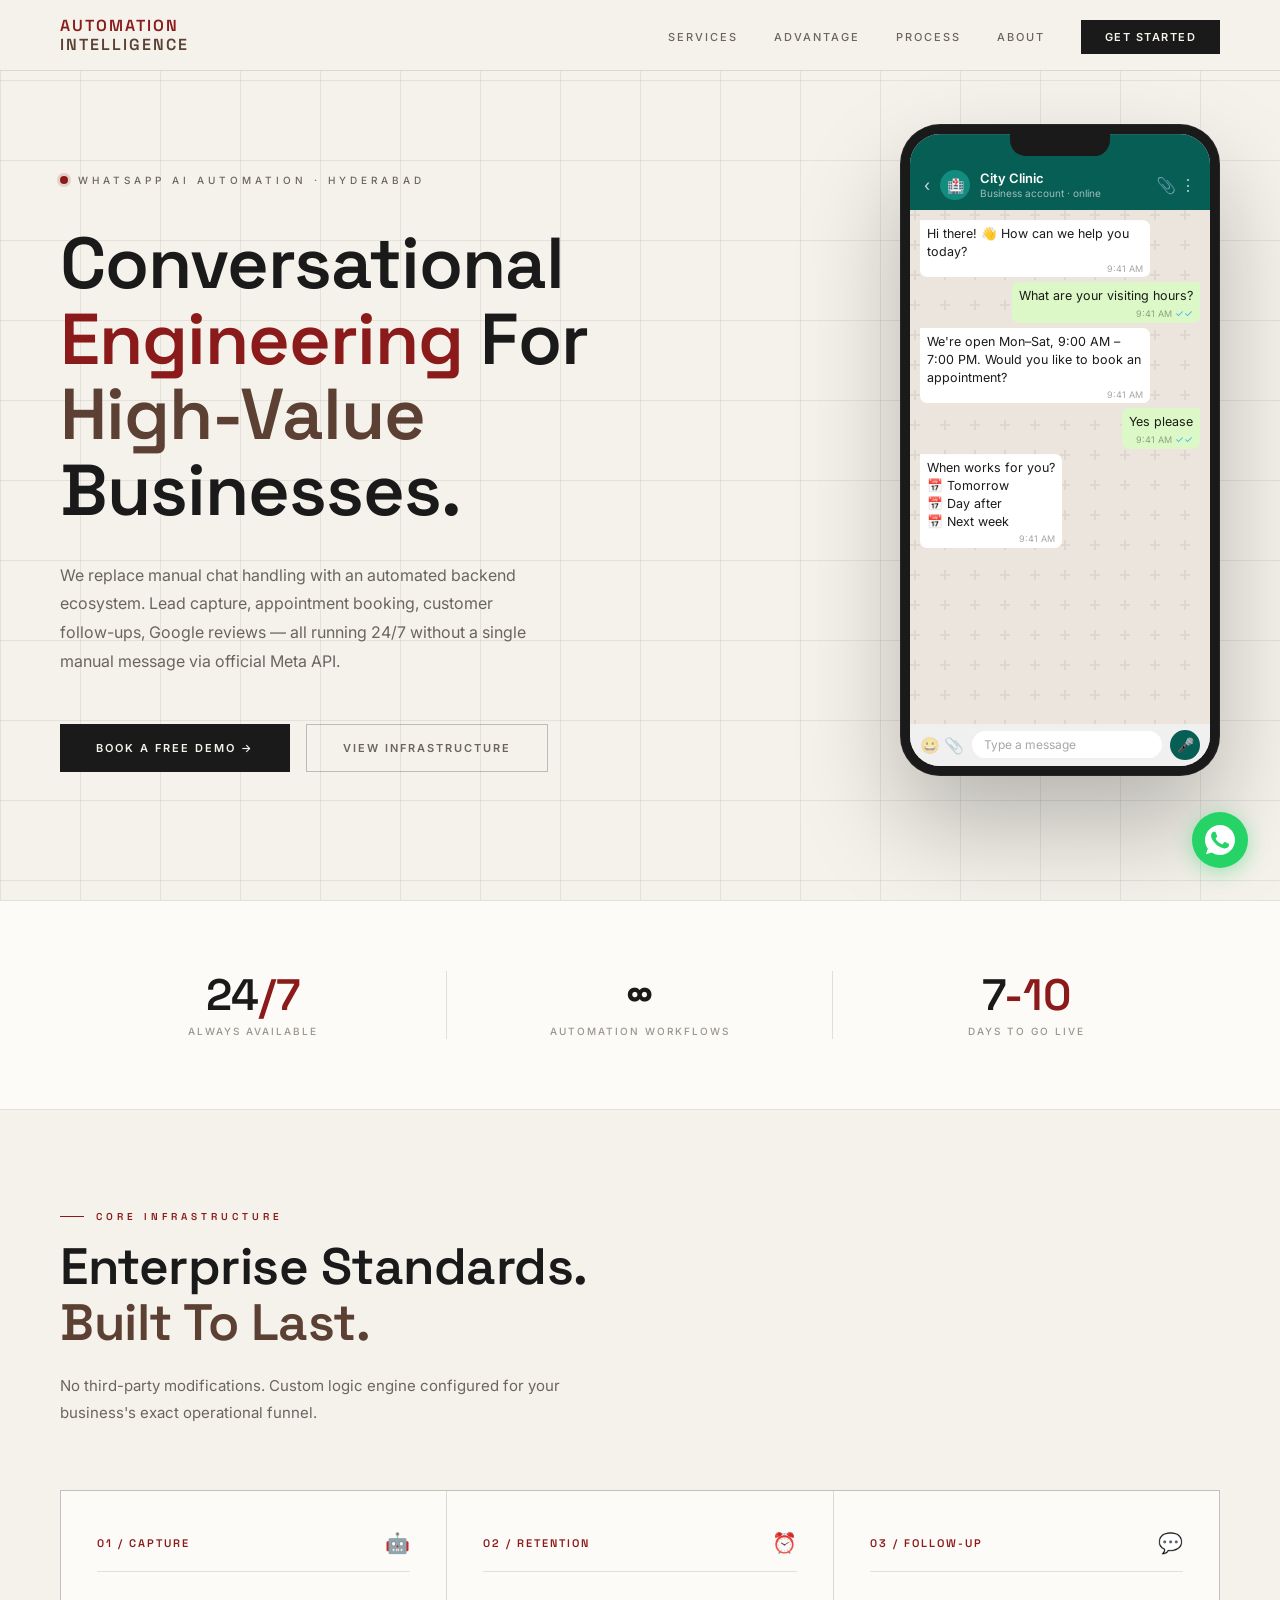
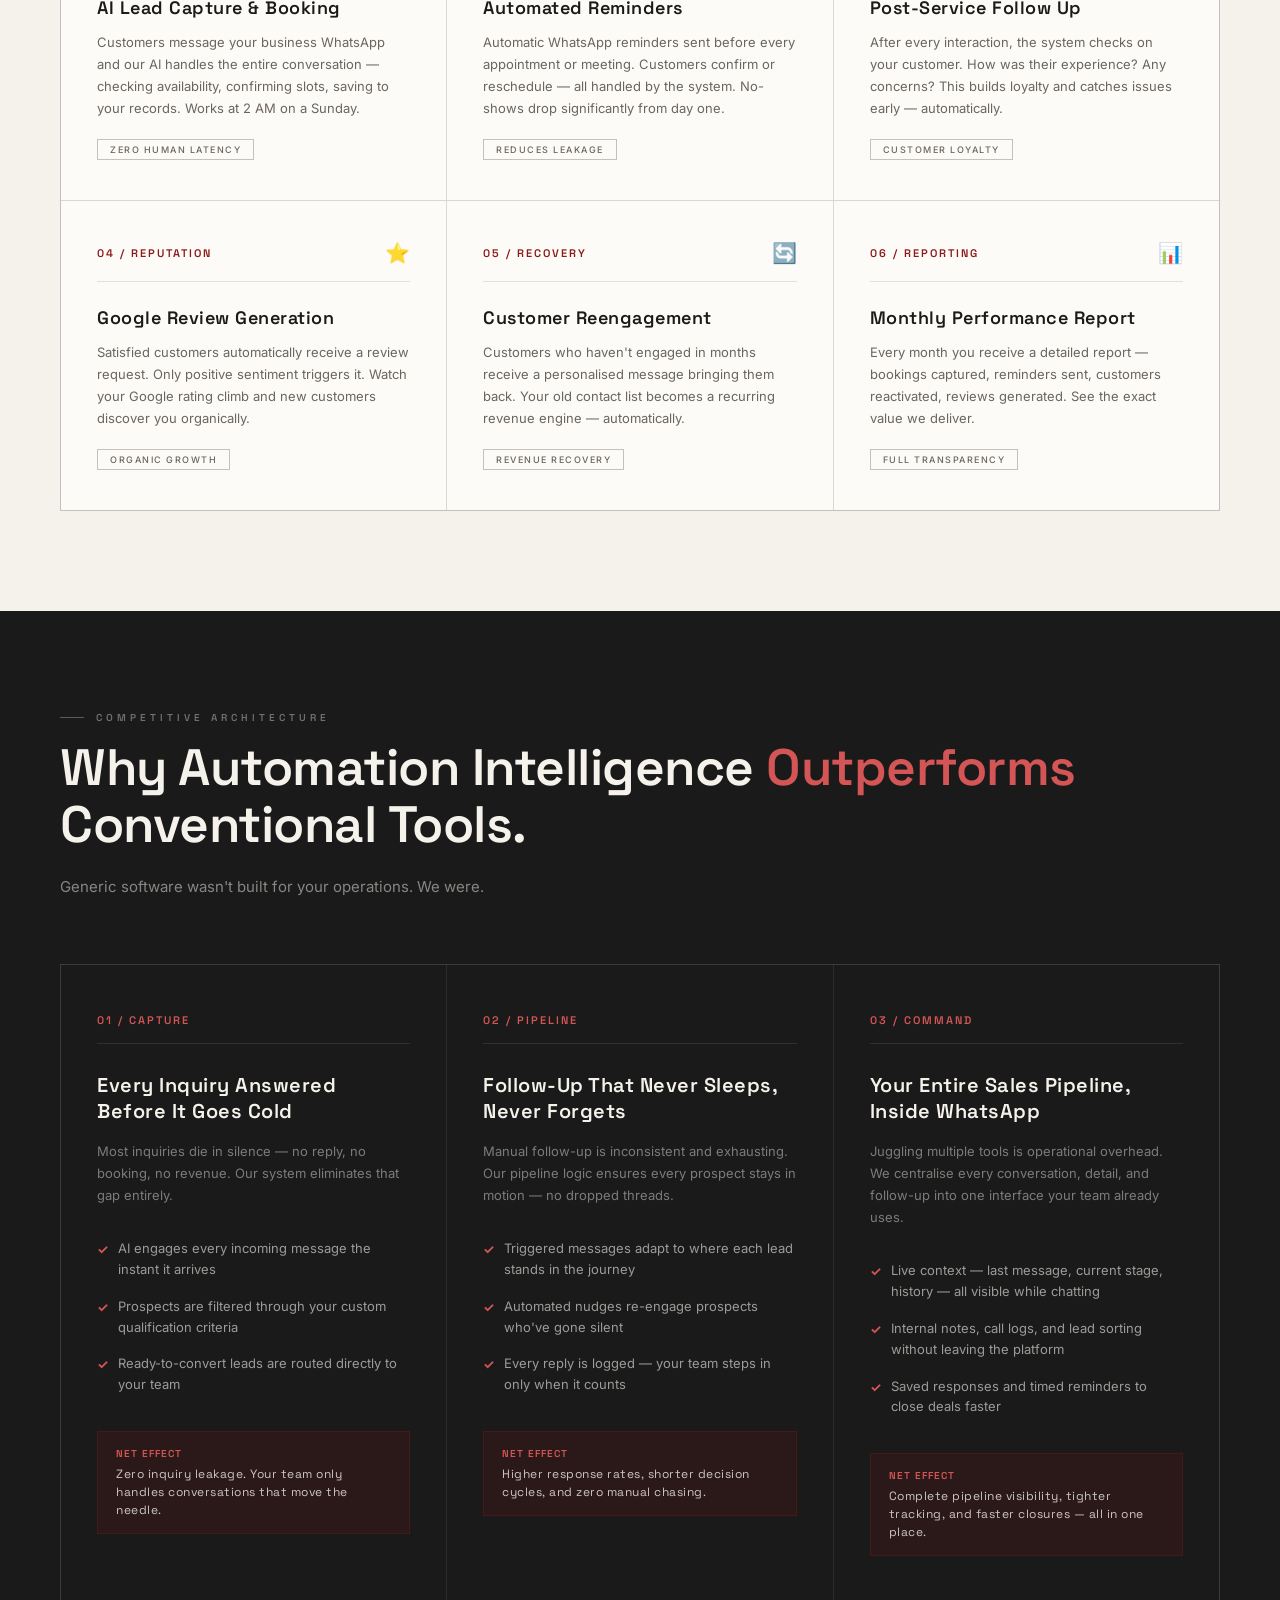
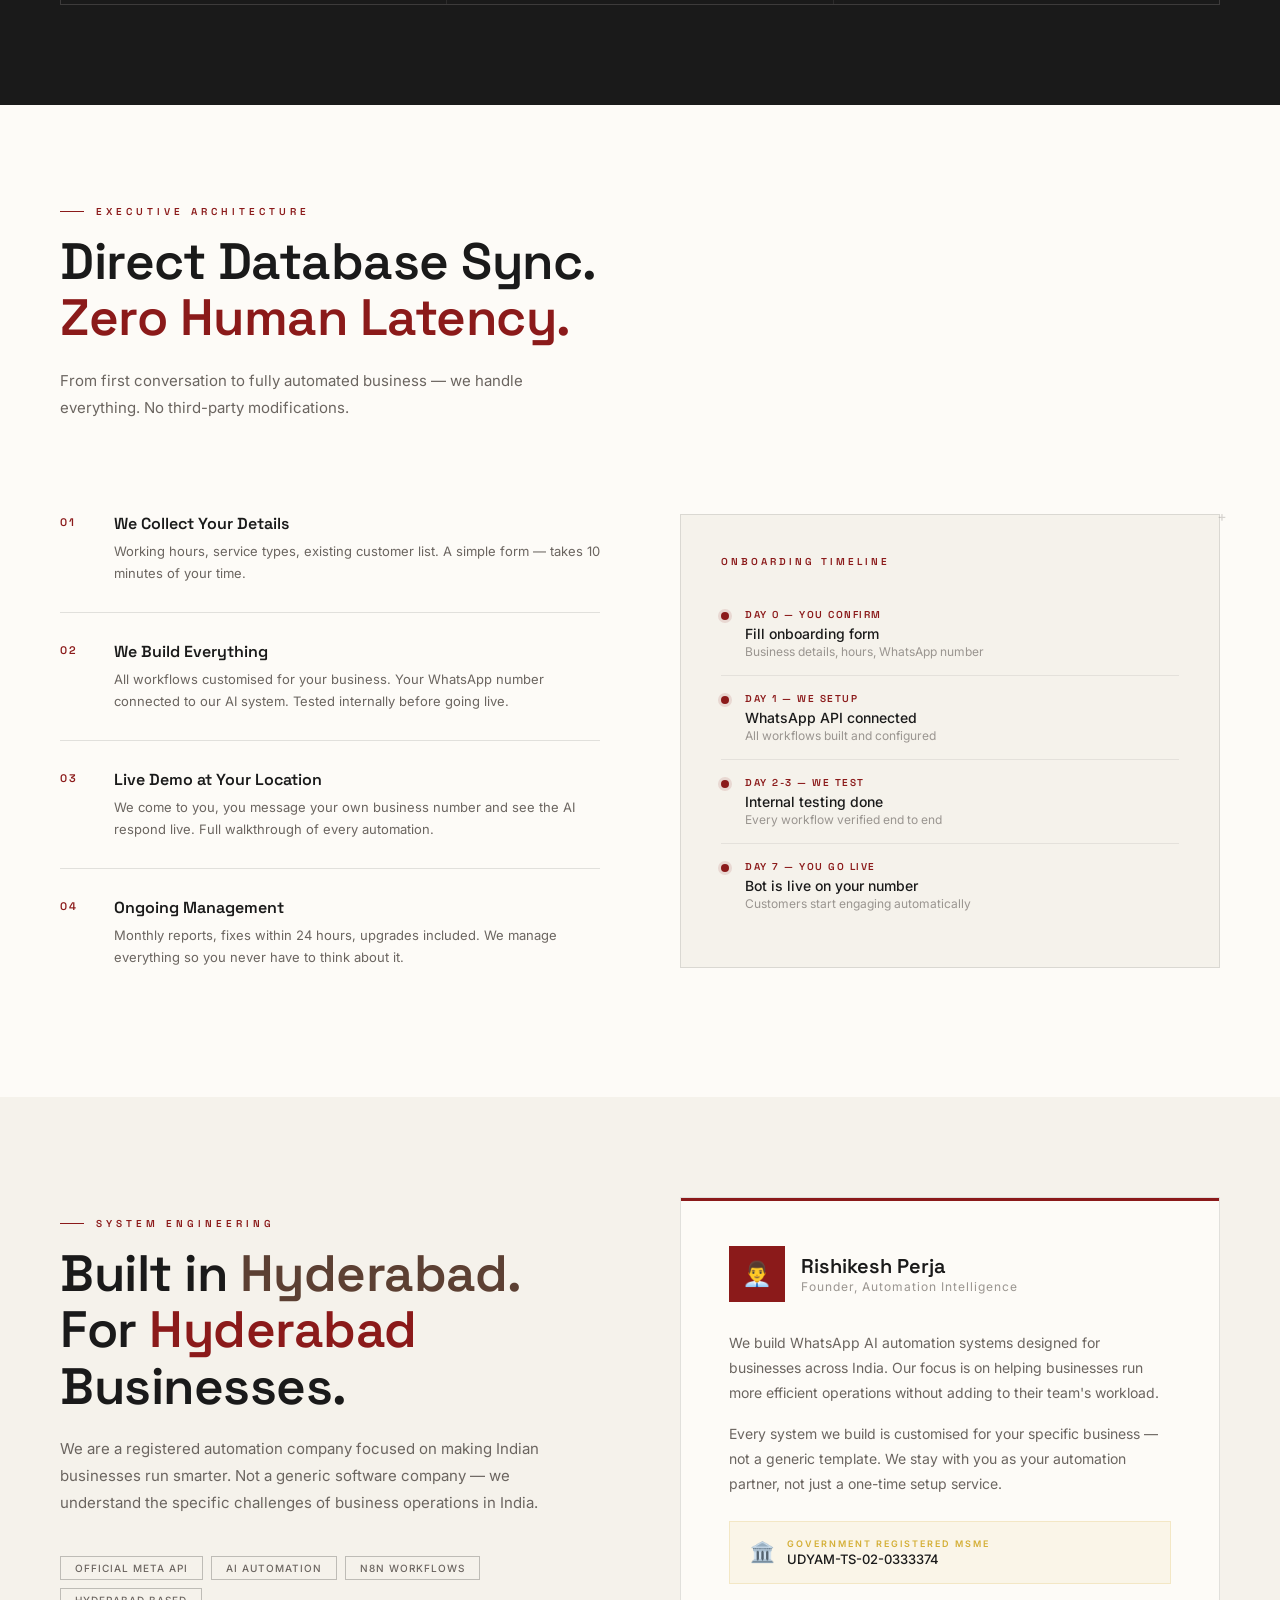
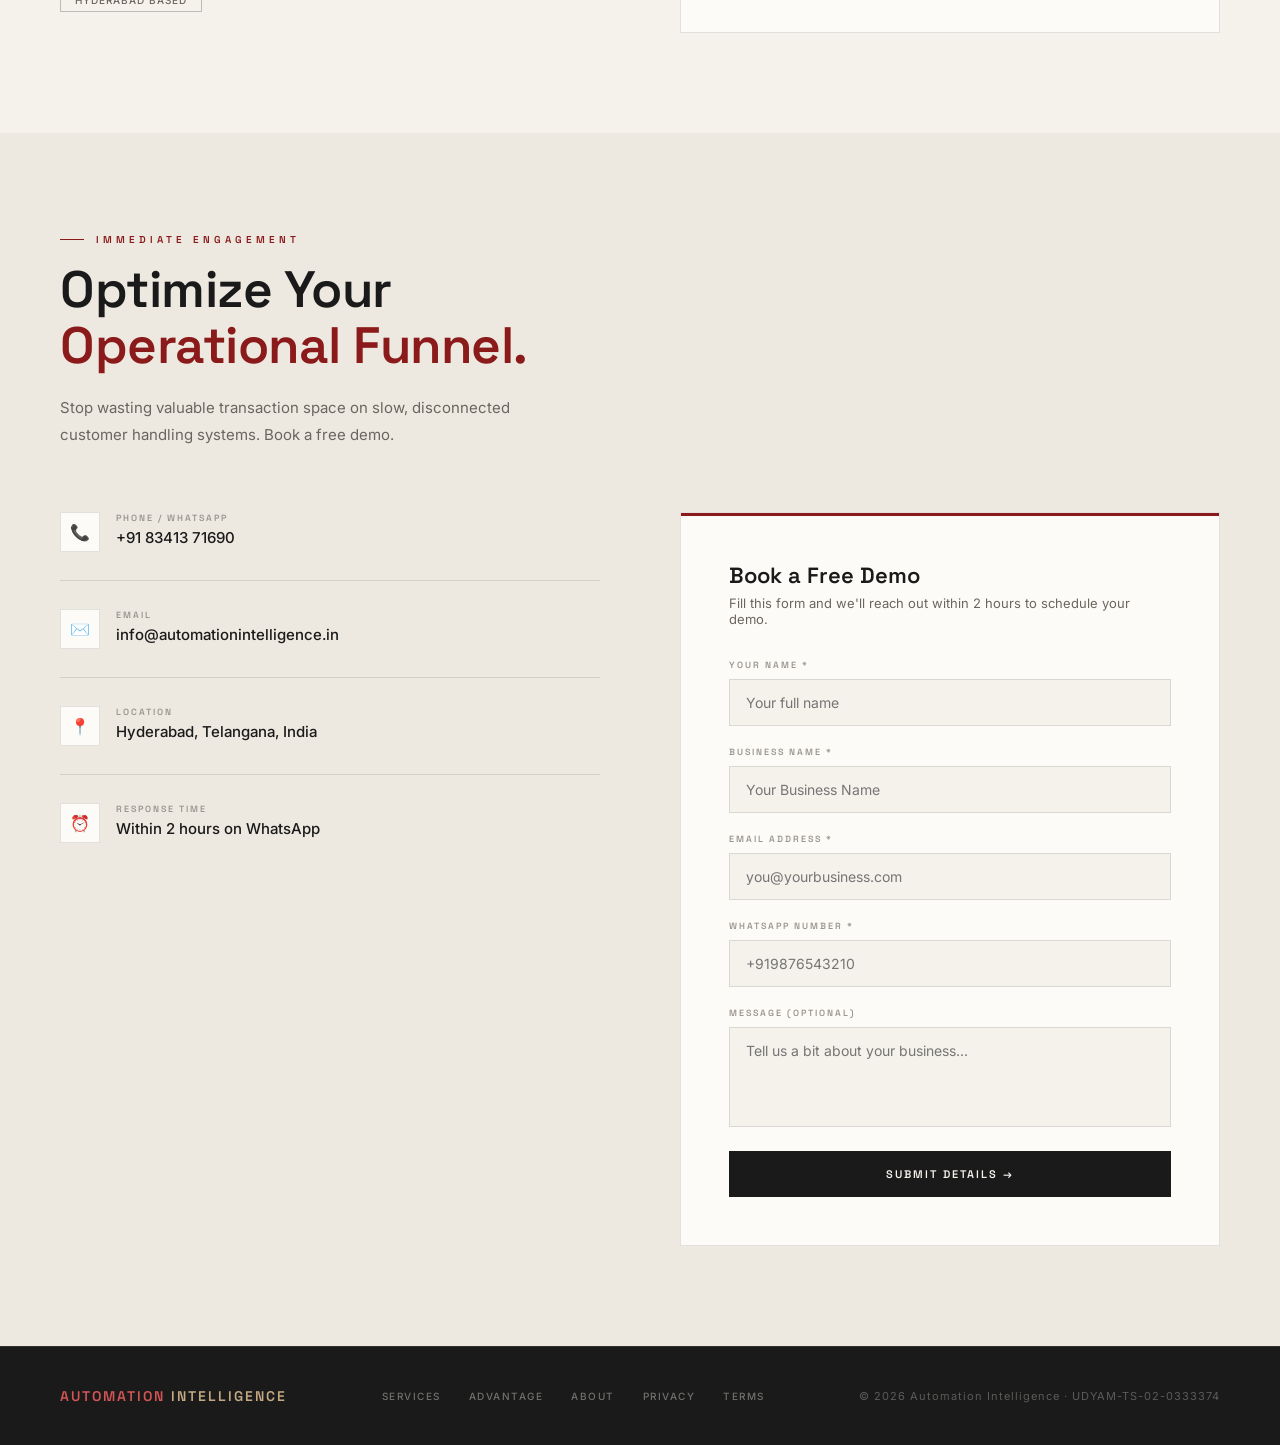
==== commit fd755e12: "Update index.html" ====
--- a/index.html
+++ b/index.html
@@ -1245,7 +1245,7 @@
   .wa-float svg { width: 26px; height: 26px; }
 }
 </style>
-  <meta name="google-site-verification" content="fMJnXVGP9mSZp2E3HaQVcEvlOTZJjWzz9yiZ0RetNEw" />
+  <meta name="google-site-verification" content="5ESyq07wDT2f8B3qOu12J8its3qr6568YYkRnsnd6F0" />
   <meta name="facebook-domain-verification" content="6gsje1o5a2cf0ddndj0oj4sil7uveu" />
 </head>
   <!-- Google tag (gtag.js) -->
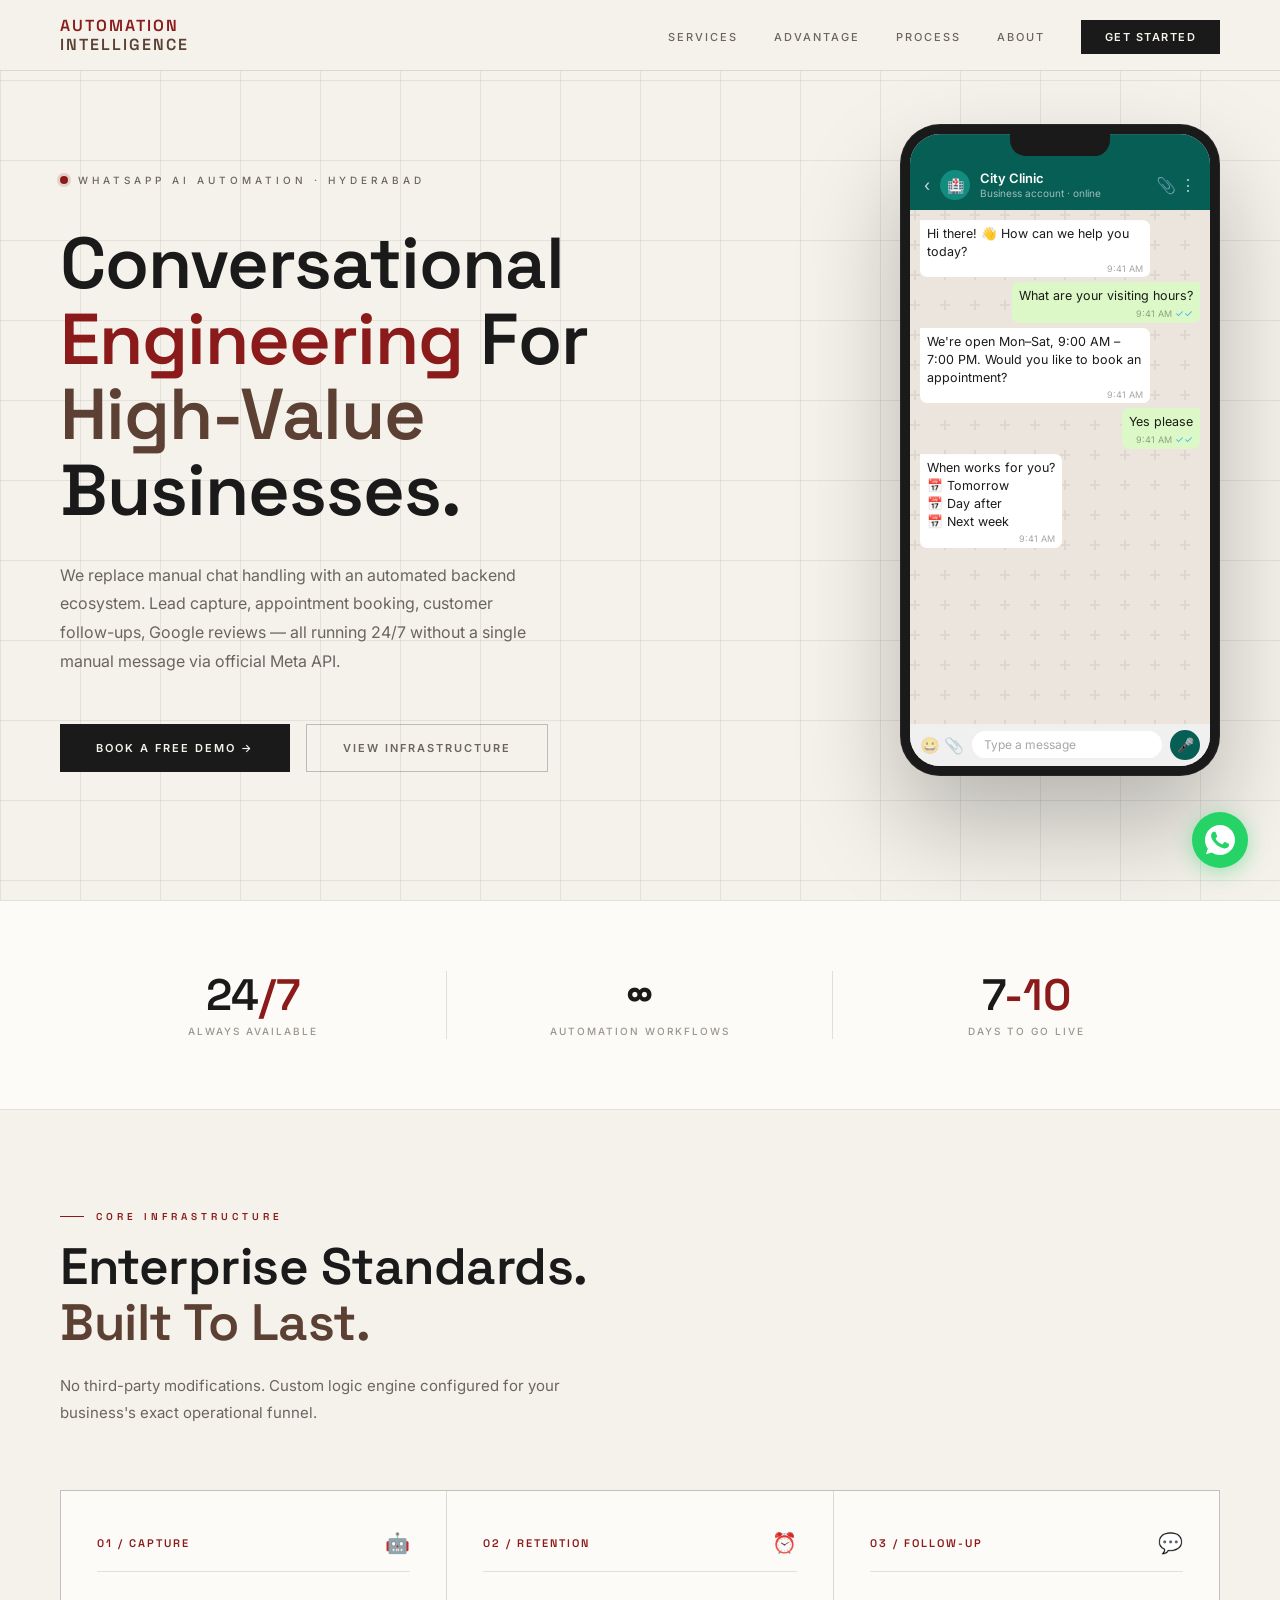
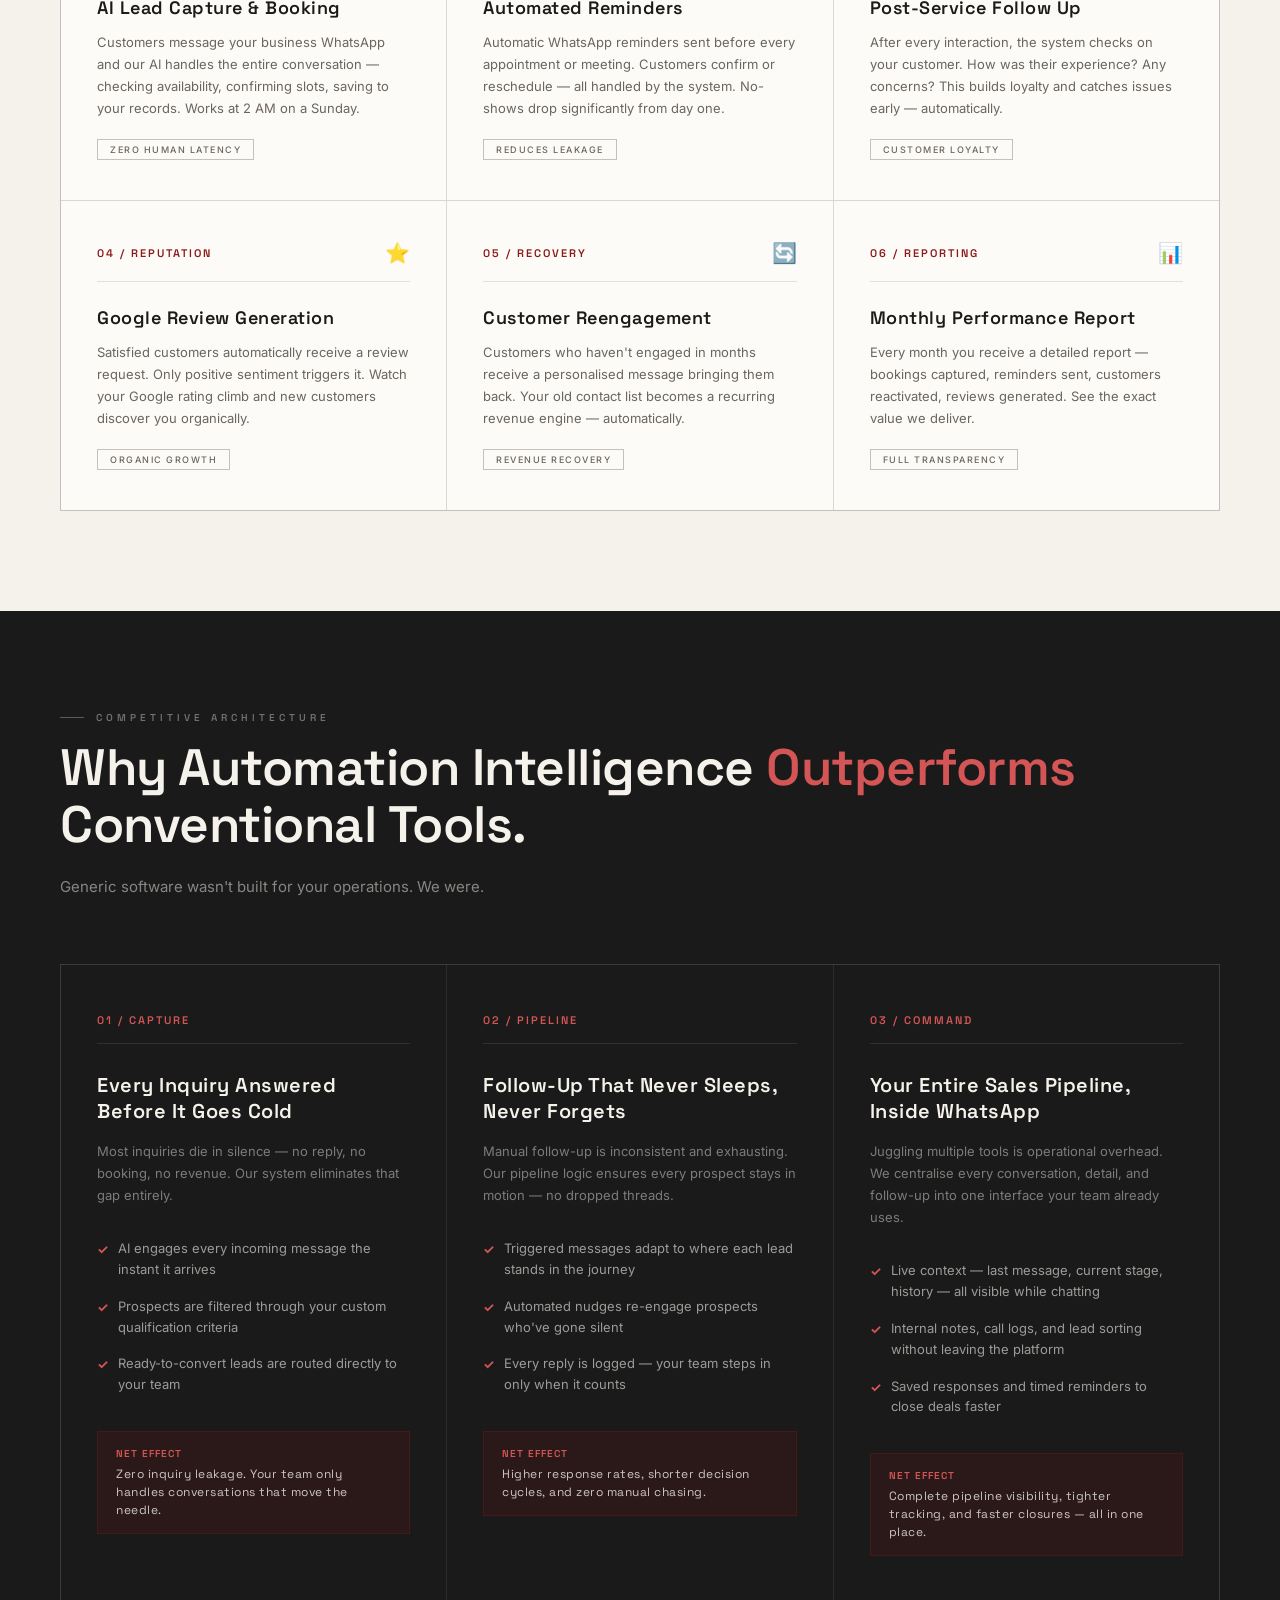
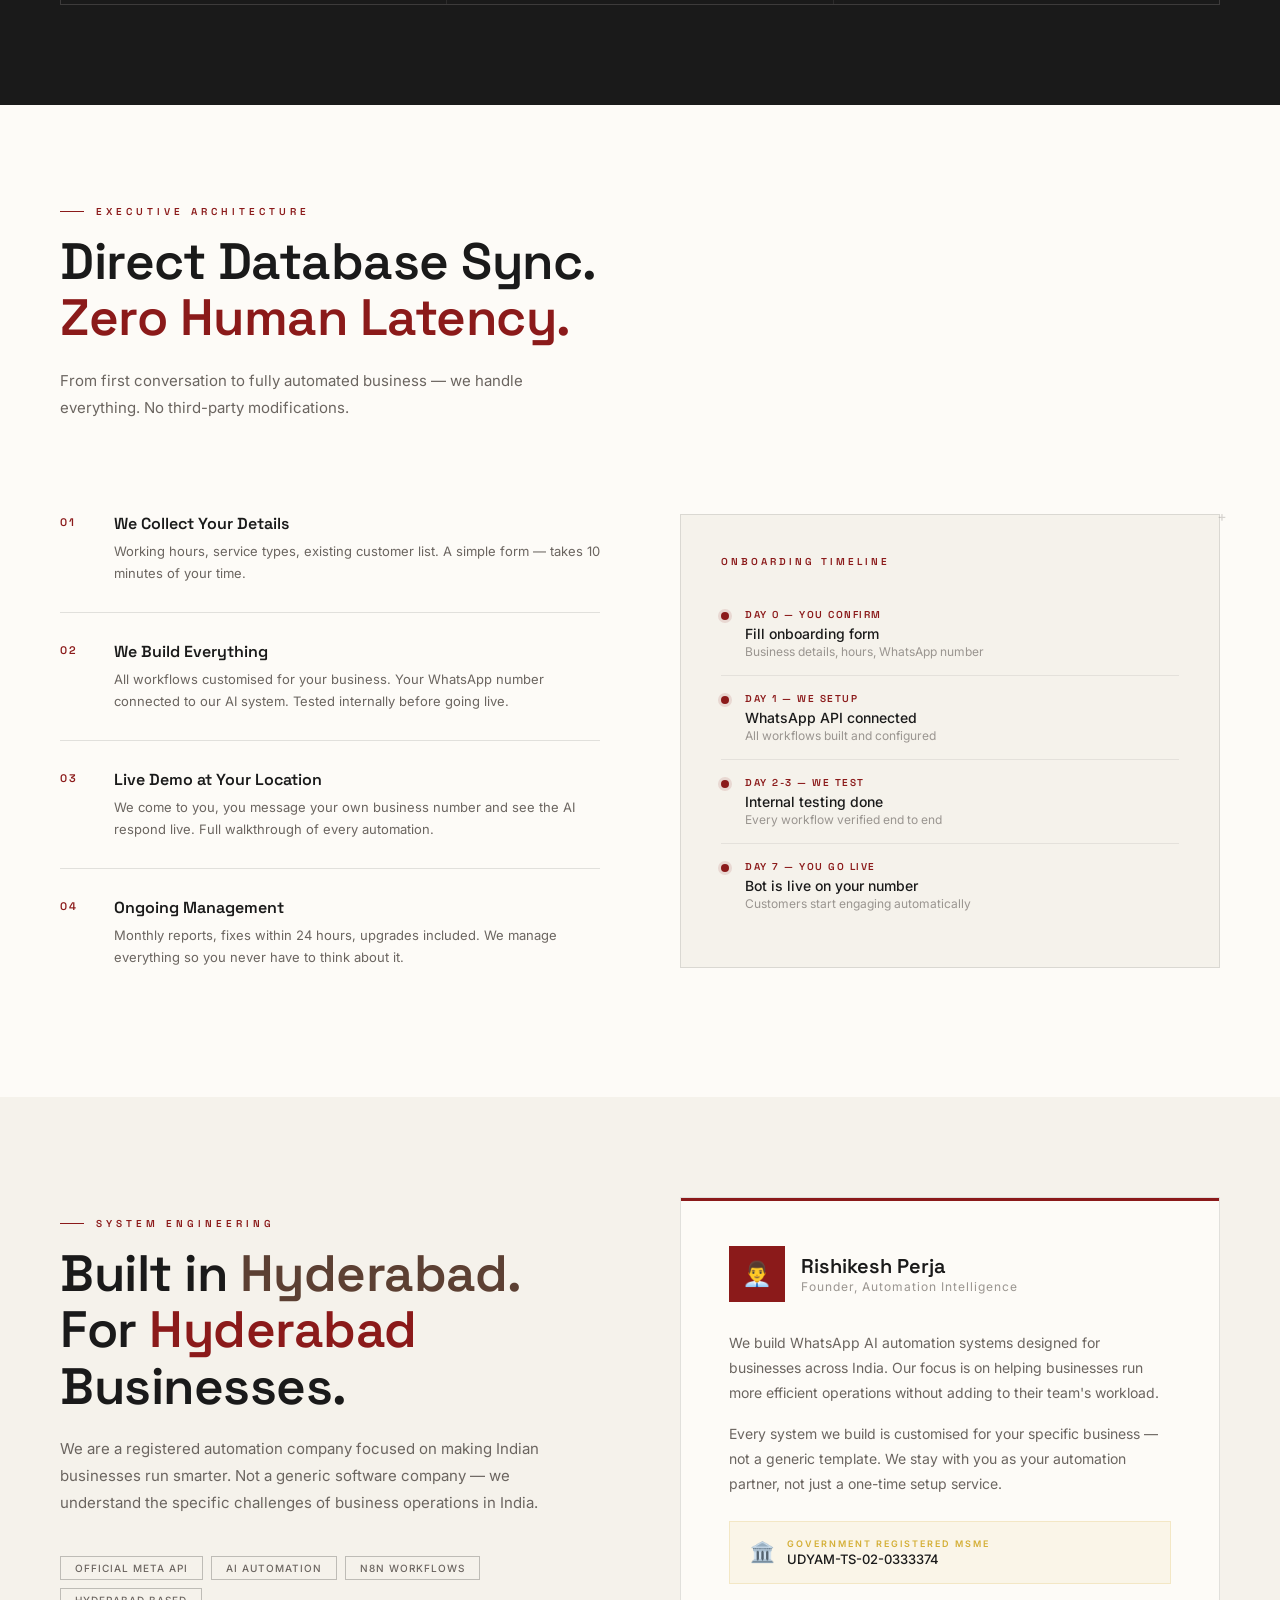
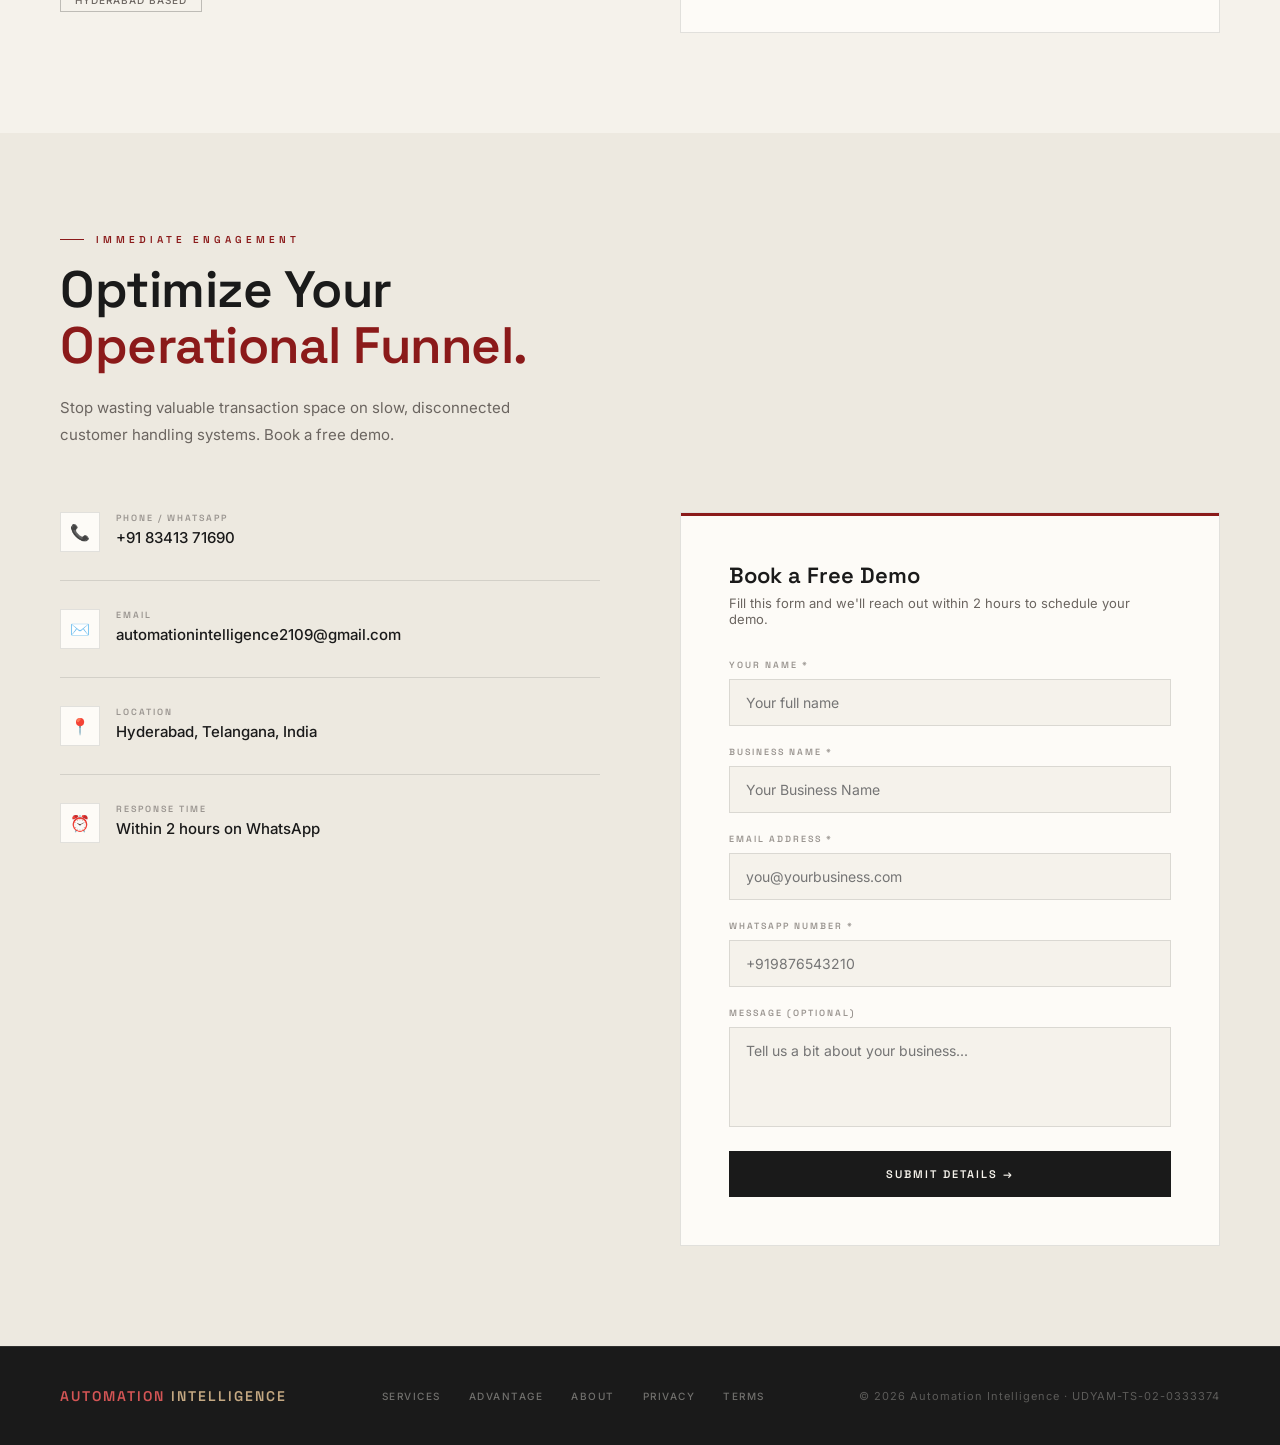
==== commit 355c4dc0: "Update index.html" ====
--- a/index.html
+++ b/index.html
@@ -1613,7 +1613,8 @@
         <div class="contact-icon">✉️</div>
         <div>
           <div class="contact-label">Email</div>
-          <div class="contact-value"><a href="mailto:info@automationintelligence.in">info@automationintelligence.in</a></div>
+          <!-- <div class="contact-value"><a href="mailto:info@automationintelligence.in">info@automationintelligence.in</a></div> -->
+          <div class="contact-value"><a href="mailto:automationintelligence2109@gmail.com">automationintelligence2109@gmail.com</a></div>
         </div>
       </div>
       <div class="contact-item">
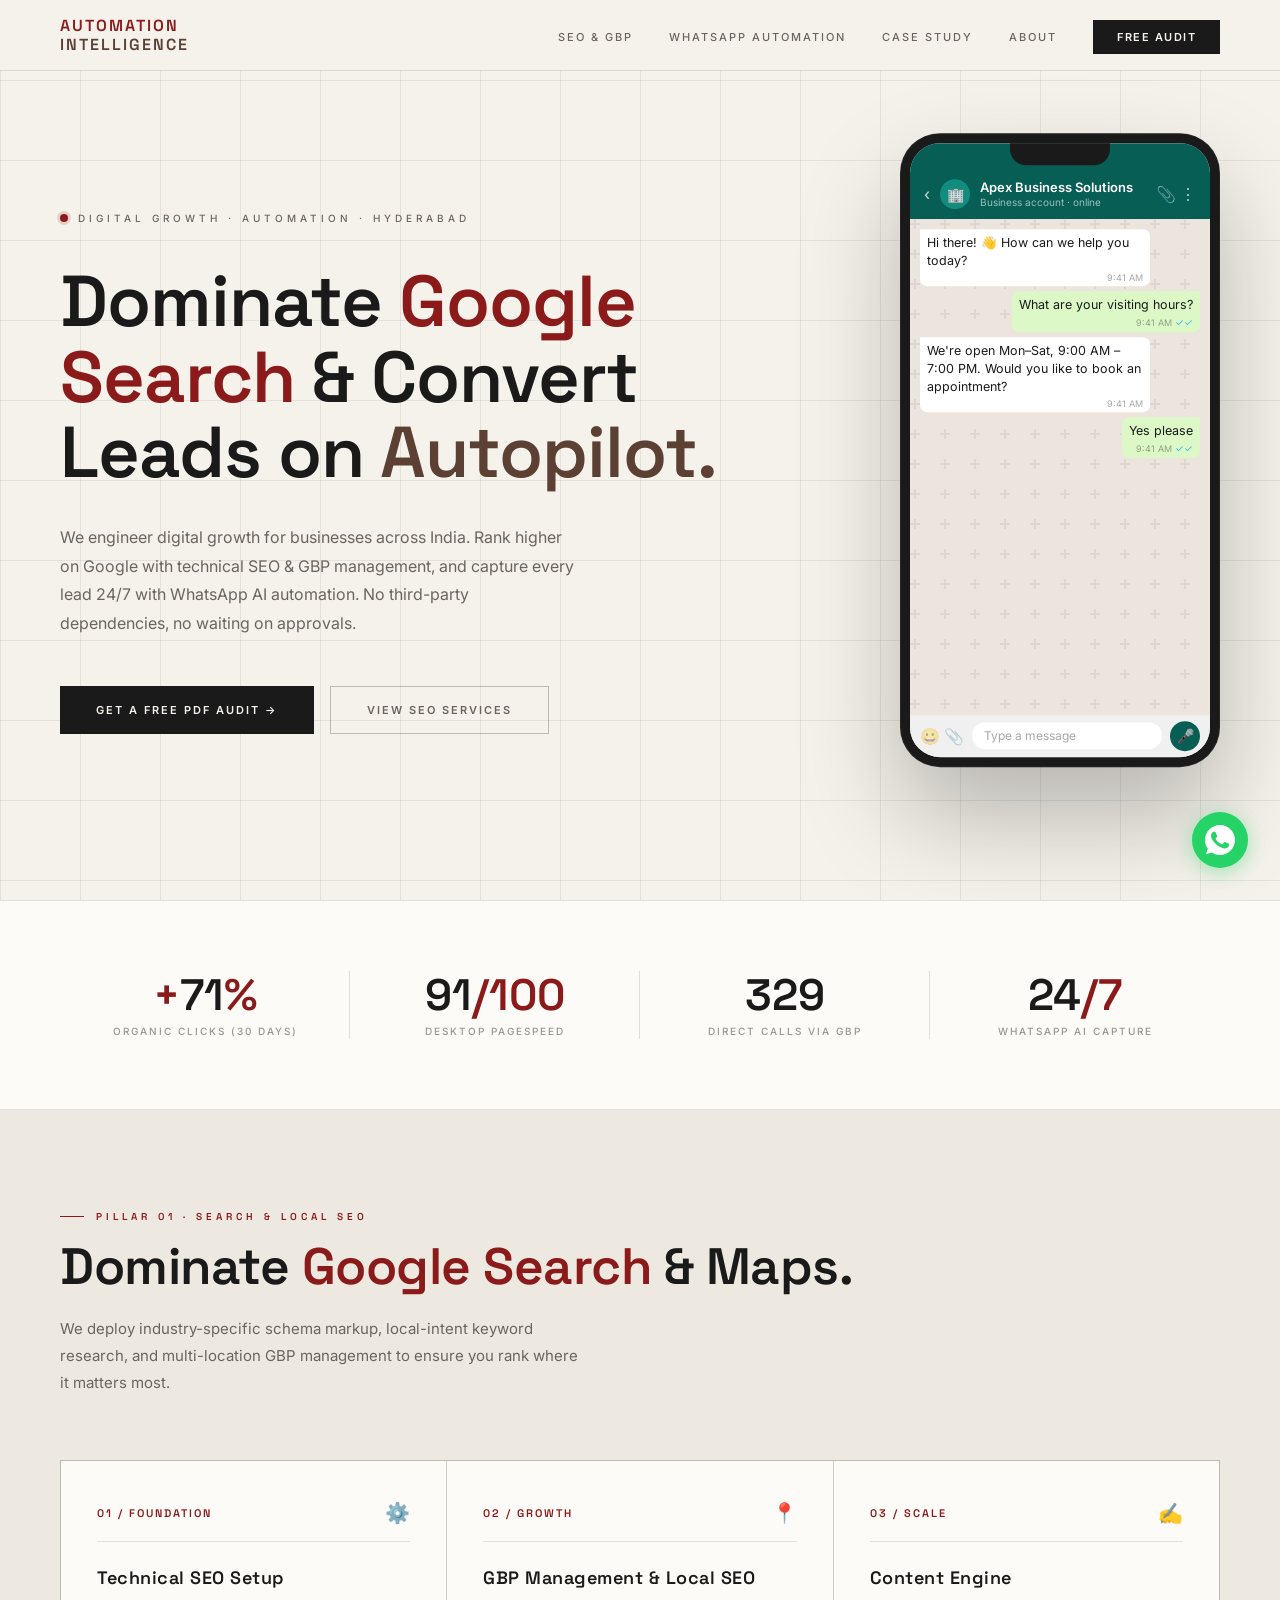
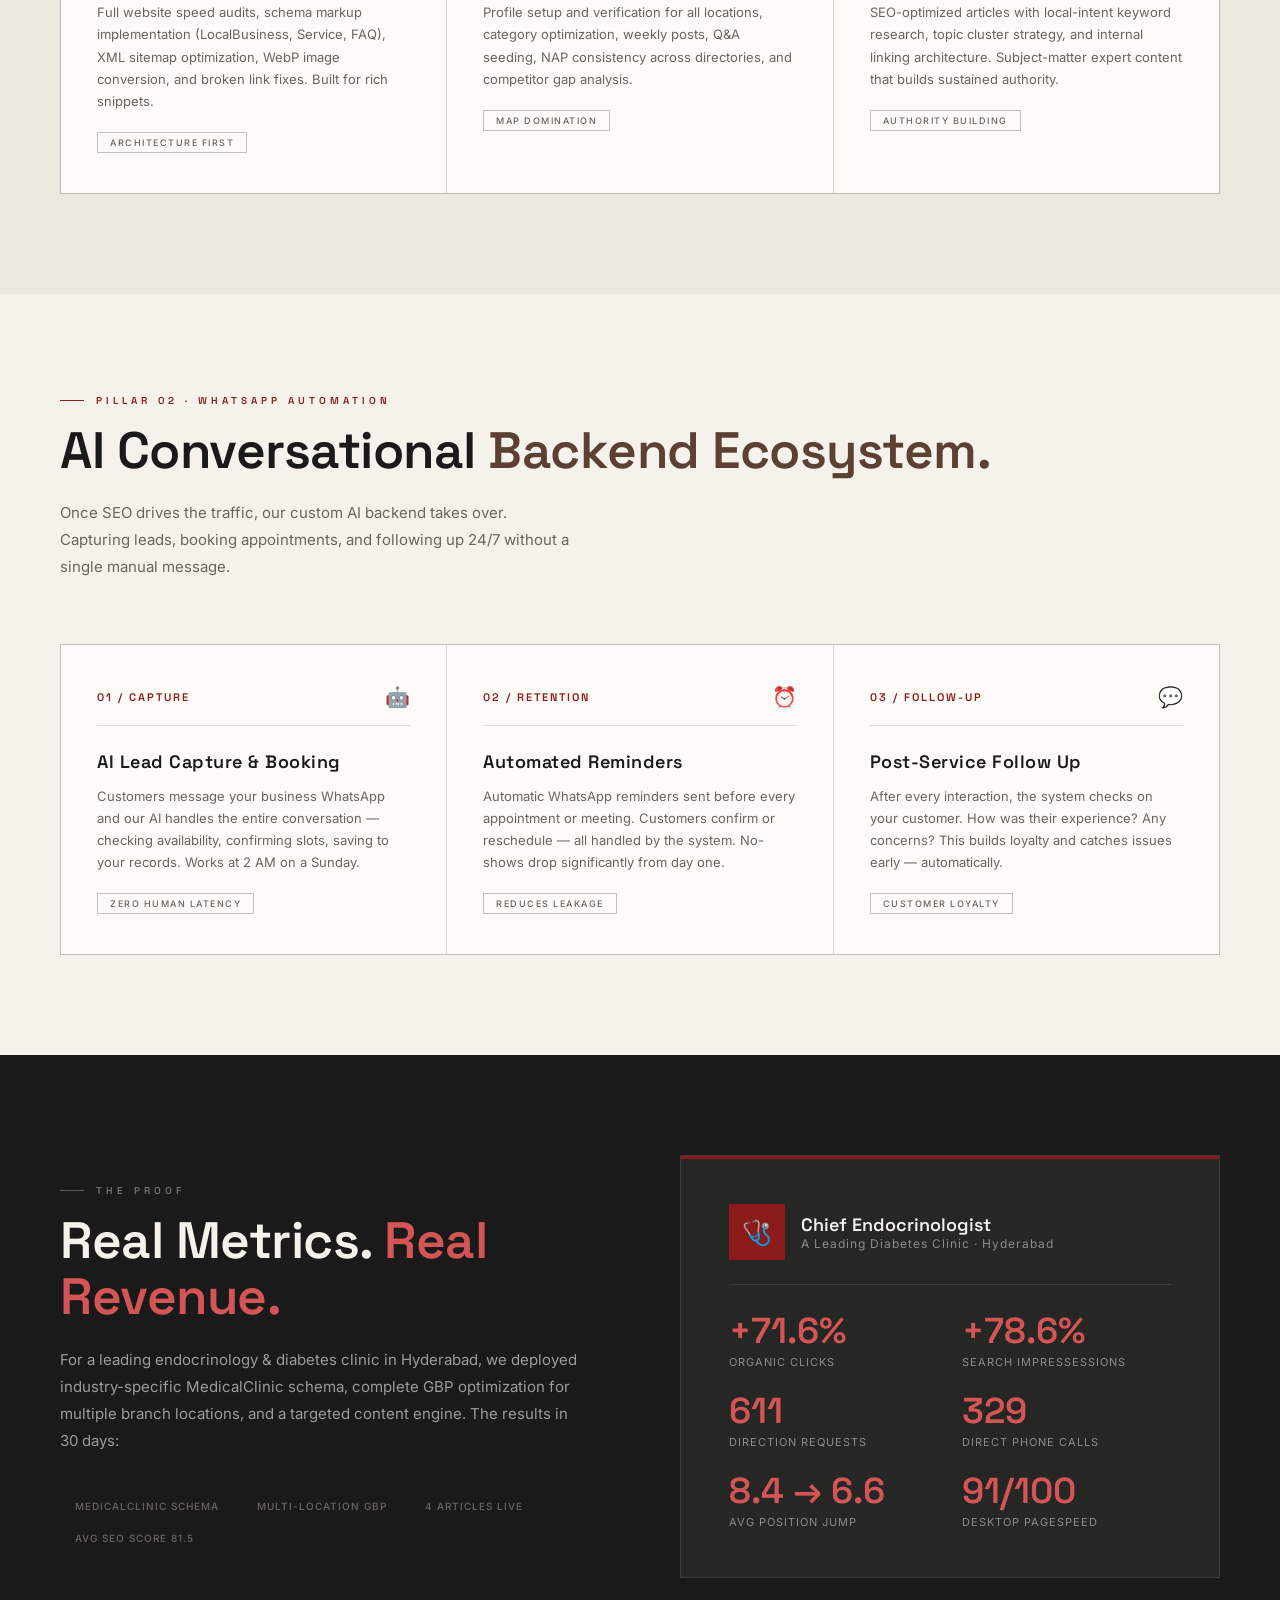
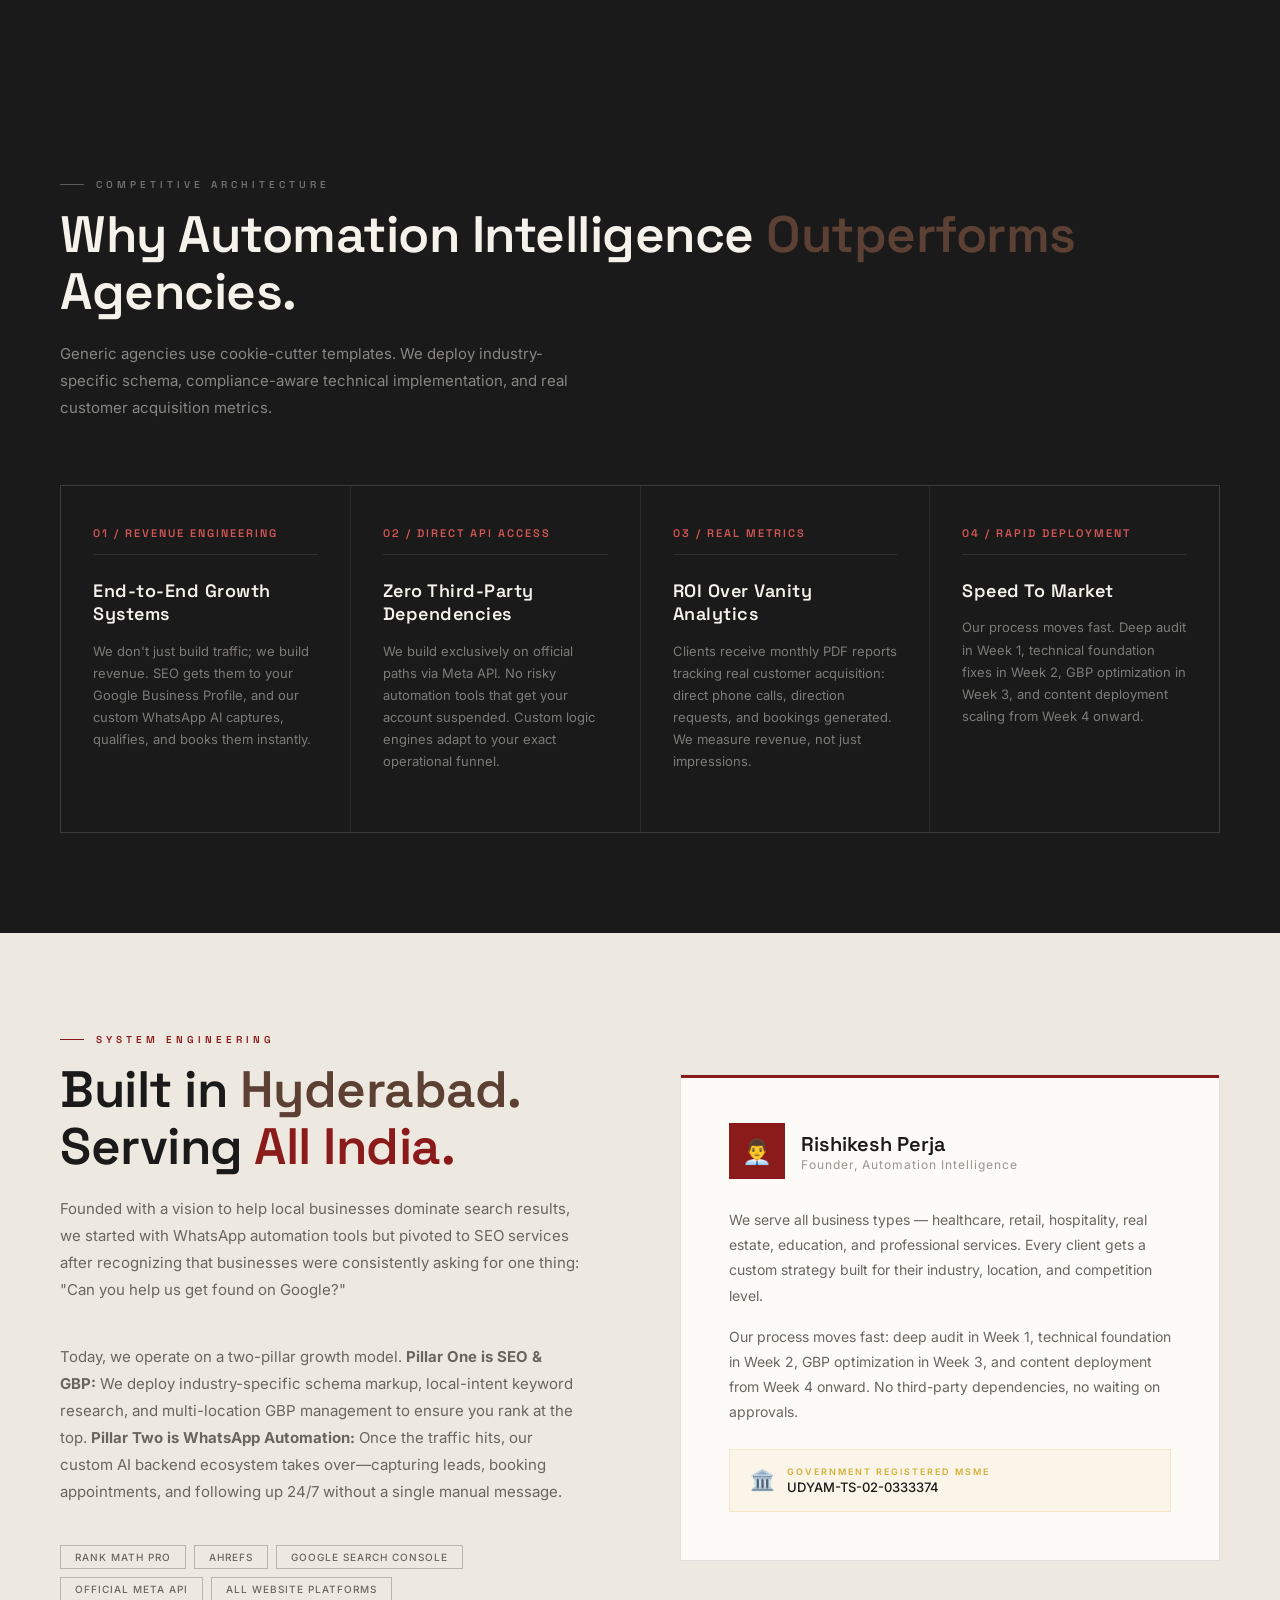
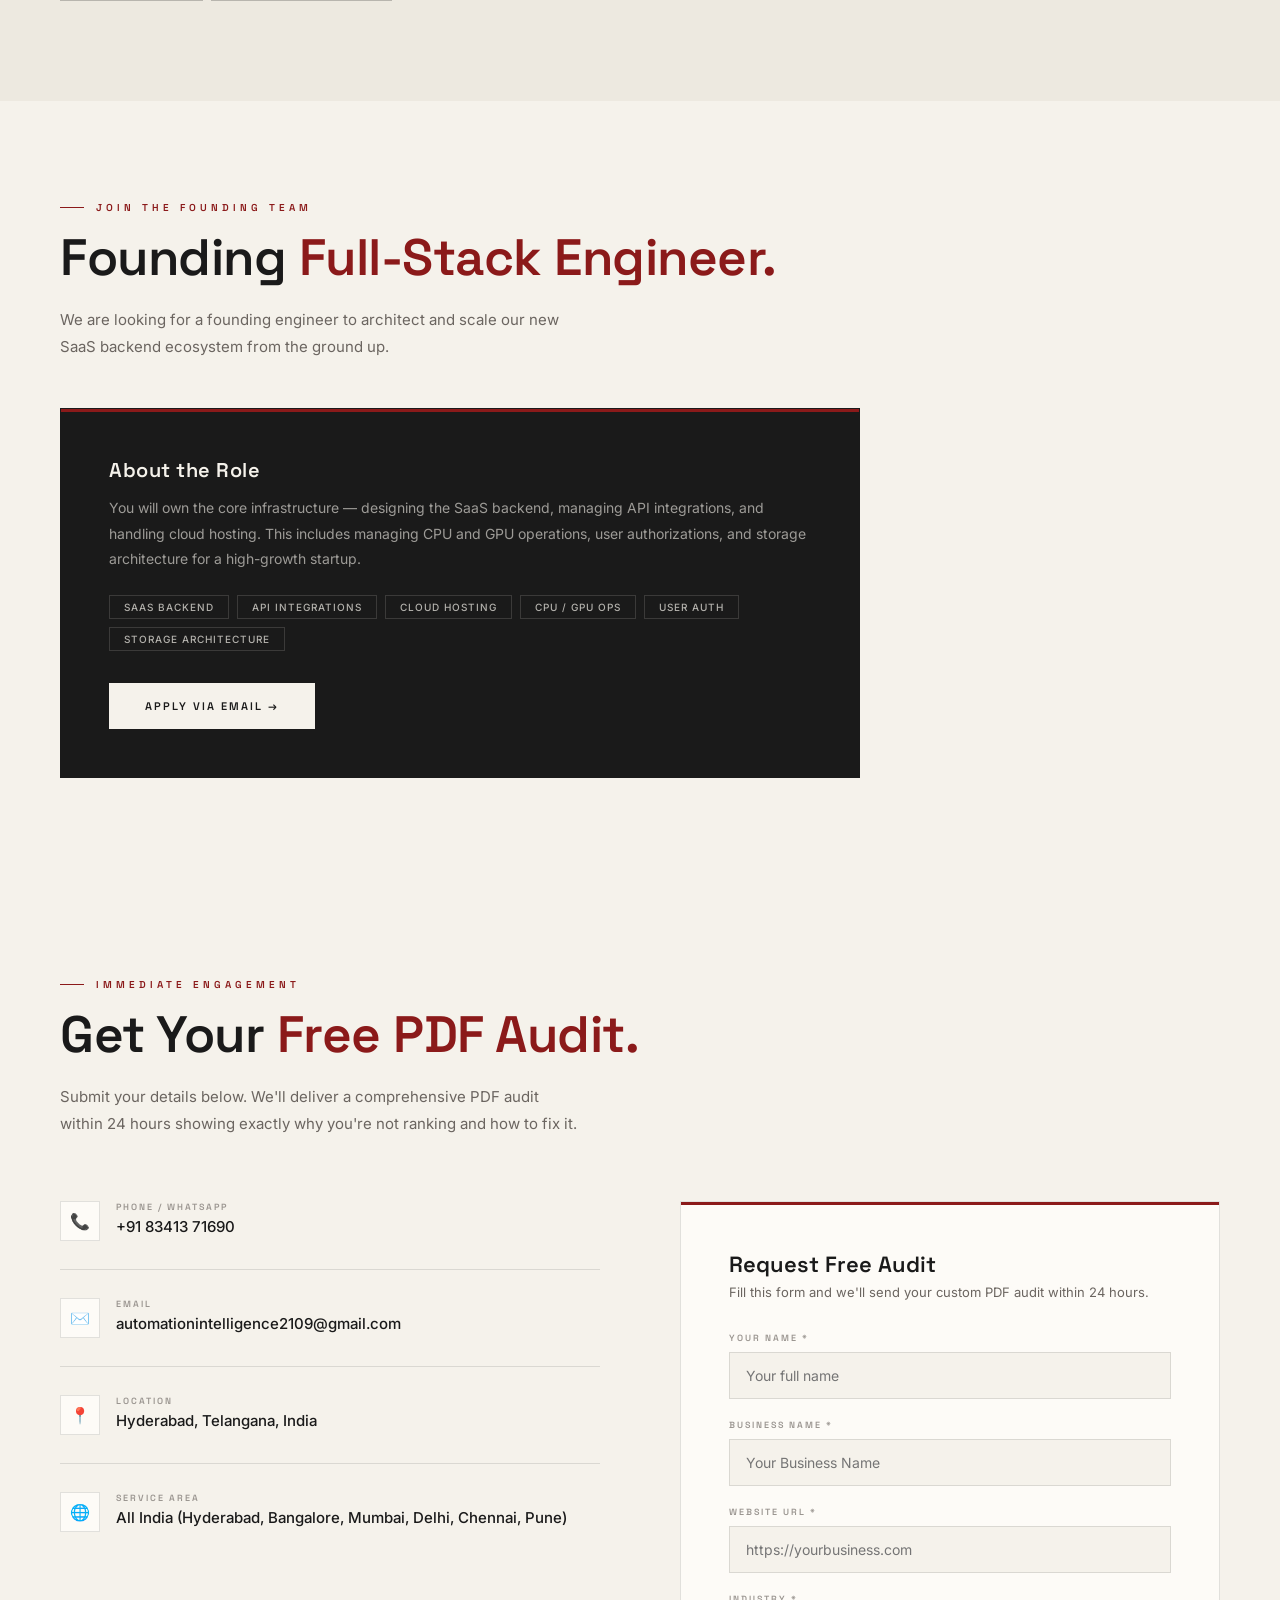
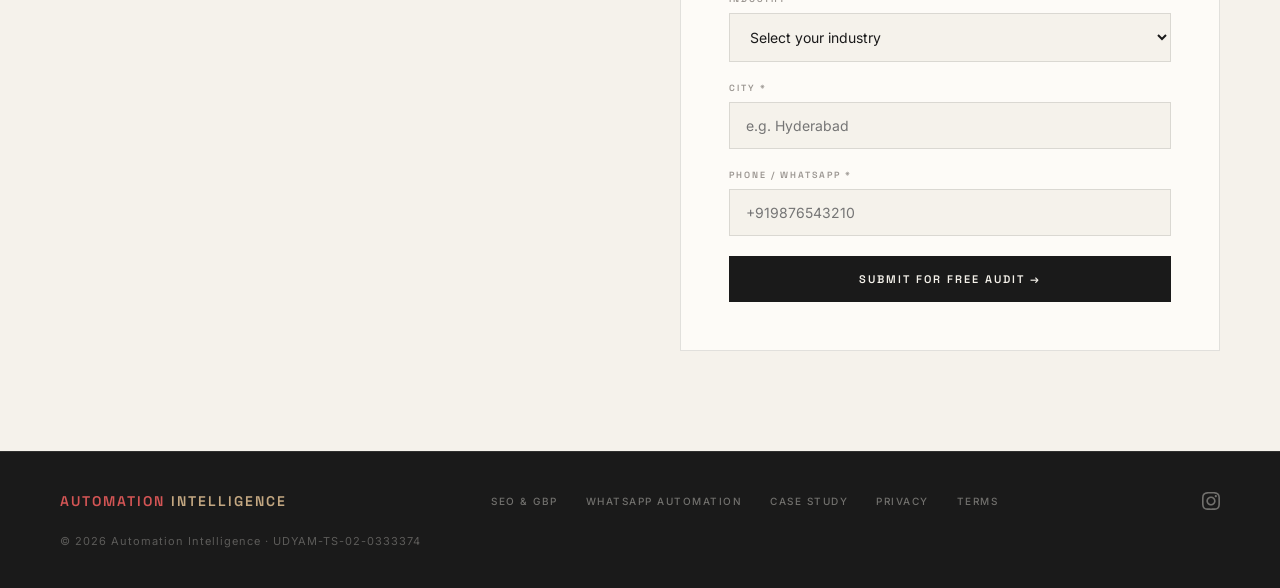
==== commit 321dc05e: "Update index.html" ====
--- a/index.html
+++ b/index.html
@@ -3,16 +3,16 @@
 <head>
 <meta charset="UTF-8">
 <meta name="viewport" content="width=device-width, initial-scale=1.0">
-<title>Automation Intelligence — Conversational Engineering for Businesses</title>
+<title>Automation Intelligence — SEO & WhatsApp Automation for Businesses</title>
 <link rel="icon" type="image/x-icon" href="/favicon.ico">
 <link rel="icon" type="image/png" sizes="32x32" href="/favicon-32x32.png">
 <link rel="icon" type="image/png" sizes="16x16" href="/favicon-16x16.png">
 <link rel="apple-touch-icon" sizes="180x180" href="/apple-touch-icon.png">
 <link rel="manifest" href="/site.webmanifest">
-<meta name="description" content="Automation Intelligence builds WhatsApp AI automation systems for businesses in Hyderabad. Lead capture, appointment booking, follow-ups, Google reviews — all automated 24/7.">
-
-<meta property="og:title" content="Automation Intelligence — WhatsApp AI Automation for Businesses">
-<meta property="og:description" content="Conversational engineering for high-value businesses. WhatsApp AI automation running 24/7.">
+<meta name="description" content="Automation Intelligence helps businesses across India dominate Google search and automate lead capture. Specializing in Technical SEO, Google Business Profile, and WhatsApp AI automation.">
+
+<meta property="og:title" content="Automation Intelligence — Digital Growth & Automation">
+<meta property="og:description" content="Dominate local search with industry-specific SEO and 24/7 WhatsApp AI automation.">
 <meta property="og:type" content="website">
 <meta property="og:url" content="https://automationintelligence.in/">
 <meta property="og:image" content="https://automationintelligence.in/og-image.png">
@@ -236,7 +236,7 @@
   font-size: 16px;
   color: var(--text-muted);
   line-height: 1.8;
-  max-width: 480px;
+  max-width: 520px;
   margin-bottom: 48px;
   font-weight: 400;
 }
@@ -282,6 +282,9 @@
   transition: all 0.3s;
   letter-spacing: 2px;
   text-transform: uppercase;
+  display: inline-flex;
+  align-items: center;
+  gap: 8px;
 }
 
 .btn-secondary:hover {
@@ -481,7 +484,7 @@
   border-top: 1px solid var(--border);
   border-bottom: 1px solid var(--border);
   display: grid;
-  grid-template-columns: repeat(3, 1fr);
+  grid-template-columns: repeat(4, 1fr);
   gap: 0;
   background: var(--bg-card);
   position: relative;
@@ -505,7 +508,7 @@
 
 .stat-num {
   font-family: 'Space Grotesk', sans-serif;
-  font-size: 44px;
+  font-size: clamp(28px, 4vw, 44px);
   font-weight: 600;
   color: var(--text);
   line-height: 1;
@@ -566,7 +569,8 @@
 }
 
 /* ─── SERVICES ─── */
-#services { background: var(--bg); }
+#services-seo { background: var(--bg-alt); }
+#services-wa { background: var(--bg); }
 
 .services-grid {
   display: grid;
@@ -633,6 +637,94 @@
   font-weight: 500;
 }
 
+/* ─── CASE STUDY ─── */
+#case-study {
+  background: var(--text);
+  color: var(--bg);
+  display: grid;
+  grid-template-columns: 1fr 1fr;
+  gap: 80px;
+  align-items: center;
+}
+
+#case-study .section-label { color: rgba(245,242,235,0.4); }
+#case-study .section-label::before { background: rgba(245,242,235,0.3); }
+#case-study .section-title { color: var(--bg); }
+#case-study .section-title .red { color: #D45555; }
+#case-study .section-sub { color: rgba(245,242,235,0.6); }
+
+.case-study-card {
+  background: rgba(245,242,235,0.05);
+  border: 1px solid rgba(245,242,235,0.1);
+  padding: 48px;
+  position: relative;
+}
+
+.case-study-card::before {
+  content: '';
+  position: absolute;
+  top: 0;
+  left: 0;
+  right: 0;
+  height: 3px;
+  background: var(--red);
+}
+
+.case-study-header {
+  display: flex;
+  align-items: center;
+  gap: 16px;
+  margin-bottom: 28px;
+  padding-bottom: 24px;
+  border-bottom: 1px solid rgba(245,242,235,0.1);
+}
+
+.case-study-avatar {
+  width: 56px;
+  height: 56px;
+  background: var(--red);
+  display: flex;
+  align-items: center;
+  justify-content: center;
+  font-size: 24px;
+  color: white;
+}
+
+.case-study-name {
+  font-family: 'Space Grotesk', sans-serif;
+  font-size: 18px;
+  font-weight: 600;
+  color: var(--bg);
+}
+
+.case-study-title {
+  font-size: 12px;
+  color: rgba(245,242,235,0.5);
+  letter-spacing: 1px;
+}
+
+.case-study-stats {
+  display: grid;
+  grid-template-columns: 1fr 1fr;
+  gap: 24px;
+}
+
+.cs-stat-num {
+  font-family: 'Space Grotesk', sans-serif;
+  font-size: clamp(28px, 3vw, 36px);
+  font-weight: 600;
+  color: #D45555;
+  line-height: 1;
+  margin-bottom: 6px;
+}
+
+.cs-stat-label {
+  font-size: 11px;
+  color: rgba(245,242,235,0.5);
+  letter-spacing: 1px;
+  text-transform: uppercase;
+}
+
 /* ─── WHY BETTER ─── */
 #why {
   background: var(--text);
@@ -647,7 +739,7 @@
 
 .why-grid {
   display: grid;
-  grid-template-columns: repeat(3, 1fr);
+  grid-template-columns: repeat(4, 1fr);
   gap: 1px;
   margin-top: 64px;
   background: rgba(245,242,235,0.08);
@@ -656,7 +748,7 @@
 
 .why-card {
   background: var(--text);
-  padding: 48px 36px;
+  padding: 40px 32px;
   transition: background 0.3s;
 }
 
@@ -668,17 +760,17 @@
   font-weight: 600;
   color: #D45555;
   letter-spacing: 2px;
-  margin-bottom: 28px;
-  padding-bottom: 16px;
+  margin-bottom: 24px;
+  padding-bottom: 14px;
   border-bottom: 1px solid rgba(245,242,235,0.1);
 }
 
 .why-card h3 {
   font-family: 'Space Grotesk', sans-serif;
-  font-size: 20px;
+  font-size: 18px;
   font-weight: 600;
   color: var(--bg);
-  margin-bottom: 16px;
+  margin-bottom: 14px;
   letter-spacing: 0.5px;
   line-height: 1.3;
 }
@@ -687,152 +779,12 @@
   font-size: 13px;
   color: rgba(245,242,235,0.45);
   line-height: 1.7;
-  margin-bottom: 24px;
-}
-
-.why-card ul { list-style: none; margin-bottom: 28px; }
-
-.why-card ul li {
-  display: flex;
-  align-items: flex-start;
-  gap: 10px;
-  padding: 8px 0;
-  font-size: 13px;
-  color: rgba(245,242,235,0.6);
-  line-height: 1.6;
-}
-
-.why-card ul li::before {
-  content: '✓';
-  color: #D45555;
-  font-weight: 700;
-  flex-shrink: 0;
-  margin-top: 1px;
-}
-
-.why-result {
-  background: rgba(139,26,26,0.15);
-  border: 1px solid rgba(139,26,26,0.25);
-  padding: 14px 18px;
-  font-family: 'Space Grotesk', sans-serif;
-  font-size: 12px;
-  color: rgba(245,242,235,0.8);
-  letter-spacing: 0.5px;
-  line-height: 1.5;
-}
-
-.why-result strong {
-  color: #D45555;
-  font-weight: 600;
-  letter-spacing: 1px;
-  text-transform: uppercase;
-  font-size: 10px;
-  display: block;
-  margin-bottom: 4px;
-}
-
-/* ─── HOW IT WORKS ─── */
-#how { background: var(--bg-card); }
-
-.how-grid {
-  display: grid;
-  grid-template-columns: 1fr 1fr;
-  gap: 80px;
-  align-items: center;
-  margin-top: 64px;
-}
-
-.steps { display: flex; flex-direction: column; gap: 0; }
-
-.step {
-  display: flex;
-  gap: 24px;
-  padding: 28px 0;
-  border-bottom: 1px solid var(--border);
-}
-
-.step:last-child { border-bottom: none; }
-
-.step-num {
-  font-family: 'Space Grotesk', sans-serif;
-  font-size: 11px;
-  font-weight: 600;
-  color: var(--red);
-  letter-spacing: 2px;
-  min-width: 30px;
-  padding-top: 2px;
-}
-
-.step-content h3 {
-  font-family: 'Space Grotesk', sans-serif;
-  font-size: 16px;
-  font-weight: 600;
-  margin-bottom: 6px;
-  color: var(--text);
-}
-
-.step-content p {
-  font-size: 13px;
-  color: var(--text-muted);
-  line-height: 1.7;
-  font-weight: 400;
-}
-
-.how-visual {
-  background: var(--bg);
-  border: 1px solid var(--border);
-  padding: 40px;
-  position: relative;
-}
-
-.how-visual::before {
-  content: '+';
-  position: absolute;
-  top: -8px;
-  right: -8px;
-  font-family: 'Space Grotesk', sans-serif;
-  font-size: 16px;
-  color: var(--text-light);
-  opacity: 0.4;
-}
-
-.timeline { display: flex; flex-direction: column; gap: 0; }
-
-.timeline-item {
-  display: flex;
-  gap: 16px;
-  padding: 16px 0;
-  border-bottom: 1px solid var(--line);
-}
-
-.timeline-item:last-child { border-bottom: none; }
-
-.timeline-dot {
-  width: 8px;
-  height: 8px;
-  background: var(--red);
-  border-radius: 50%;
-  margin-top: 4px;
-  flex-shrink: 0;
-  box-shadow: 0 0 0 3px rgba(139,26,26,0.12);
-}
-
-.timeline-day {
-  font-family: 'Space Grotesk', sans-serif;
-  font-size: 10px;
-  color: var(--red);
-  font-weight: 600;
-  margin-bottom: 4px;
-  letter-spacing: 1.5px;
-  text-transform: uppercase;
-}
-
-.timeline-task { font-size: 14px; color: var(--text); font-weight: 500; }
-.timeline-sub { font-size: 12px; color: var(--text-light); margin-top: 2px; }
+  margin-bottom: 20px;
+}
 
 /* ─── ABOUT ─── */
 #about {
-  background: var(--bg);
+  background: var(--bg-alt);
   display: grid;
   grid-template-columns: 1fr 1fr;
   gap: 80px;
@@ -917,8 +869,75 @@
 .msme-badge .msme-label { font-size: 9px; color: #D4AF37; letter-spacing: 2px; text-transform: uppercase; font-weight: 600; }
 .msme-badge .msme-num { font-size: 13px; color: var(--text); font-weight: 500; margin-top: 2px; }
 
+/* ─── HIRING ─── */
+#hiring {
+  background: var(--bg);
+  position: relative;
+}
+
+.hiring-card {
+  background: var(--text);
+  color: var(--bg);
+  border: 1px solid var(--text);
+  padding: 48px;
+  position: relative;
+  margin-top: 48px;
+  max-width: 800px;
+}
+
+.hiring-card::before {
+  content: '';
+  position: absolute;
+  top: 0;
+  left: 0;
+  right: 0;
+  height: 3px;
+  background: var(--red);
+}
+
+.hiring-tags {
+  display: flex;
+  flex-wrap: wrap;
+  gap: 8px;
+  margin: 24px 0 32px;
+}
+
+.hiring-tag {
+  border: 1px solid rgba(245,242,235,0.15);
+  color: rgba(245,242,235,0.7);
+  font-size: 10px;
+  padding: 5px 14px;
+  letter-spacing: 1px;
+  text-transform: uppercase;
+  font-weight: 500;
+}
+
+.btn-apply {
+  display: inline-flex;
+  align-items: center;
+  gap: 8px;
+  background: var(--bg);
+  color: var(--text);
+  padding: 16px 36px;
+  font-family: 'Space Grotesk', sans-serif;
+  font-size: 11px;
+  font-weight: 600;
+  text-decoration: none;
+  border: none;
+  cursor: pointer;
+  transition: all 0.3s;
+  letter-spacing: 2px;
+  text-transform: uppercase;
+}
+
+.btn-apply:hover {
+  background: #D45555;
+  color: white;
+  transform: translateY(-2px);
+}
+
 /* ─── CONTACT ─── */
-#contact { background: var(--bg-alt); }
+#contact { background: var(--bg); }
 
 .contact-grid {
   display: grid;
@@ -1032,7 +1051,7 @@
 .form-group textarea.error { border-color: #D45555; }
 
 .form-group select option { background: var(--bg); color: var(--text); }
-.form-group textarea { height: 100px; resize: none; }
+.form-group textarea { height: 80px; resize: none; }
 
 .form-submit {
   width: 100%;
@@ -1116,6 +1135,7 @@
   align-items: center;
   justify-content: space-between;
   flex-wrap: wrap;
+  gap: 24px;
 }
 
 .footer-logo {
@@ -1130,7 +1150,7 @@
 .footer-logo .red { color: #D45555; }
 .footer-logo .brown { color: #C4A882; }
 
-.footer-links { display: flex; gap: 28px; }
+.footer-links { display: flex; gap: 28px; flex-wrap: wrap; }
 
 .footer-links a {
   color: rgba(245,242,235,0.4);
@@ -1143,6 +1163,11 @@
 }
 
 .footer-links a:hover { color: var(--bg); }
+
+.footer-social { display: flex; gap: 16px; align-items: center; }
+.footer-social a { color: rgba(245,242,235,0.4); transition: color 0.3s; display: flex; align-items: center; }
+.footer-social a:hover { color: var(--bg); }
+.footer-social svg { width: 18px; height: 18px; fill: currentColor; }
 
 .footer-copy { font-size: 11px; color: rgba(245,242,235,0.3); letter-spacing: 1px; }
 
@@ -1226,15 +1251,16 @@
     min-height: 260px;
   }
 
-  .stats { grid-template-columns: 1fr; padding: 32px 24px; gap: 0; }
+  .stats { grid-template-columns: repeat(2, 1fr); padding: 32px 24px; gap: 0; }
   .stat-item:not(:last-child)::after { display: none; }
-  .stat-item:not(:last-child) { border-bottom: 1px solid var(--border); padding-bottom: 20px; }
+  .stat-item { border-bottom: 1px solid var(--border); padding-bottom: 20px; }
   section { padding: 60px 24px; }
   .services-grid { grid-template-columns: 1fr; }
   .service-card { padding: 28px 24px; }
   .why-grid { grid-template-columns: 1fr; }
   .why-card { padding: 32px 24px; }
-  .how-grid { grid-template-columns: 1fr; gap: 40px; }
+  #case-study { grid-template-columns: 1fr; gap: 40px; }
+  .case-study-card { padding: 32px 24px; }
   #about { grid-template-columns: 1fr; padding: 60px 24px; }
   .about-card { padding: 32px 24px; }
   .contact-grid { grid-template-columns: 1fr; }
@@ -1245,29 +1271,20 @@
   .wa-float svg { width: 26px; height: 26px; }
 }
 </style>
-  <meta name="google-site-verification" content="5ESyq07wDT2f8B3qOu12J8its3qr6568YYkRnsnd6F0" />
+  <meta name="google-site-verification" content="fMJnXVGP9mSZp2E3HaQVcEvlOTZJjWzz9yiZ0RetNEw" />
   <meta name="facebook-domain-verification" content="6gsje1o5a2cf0ddndj0oj4sil7uveu" />
 </head>
-  <!-- Google tag (gtag.js) -->
-<script async src="https://www.googletagmanager.com/gtag/js?id=G-CLCTGL1H7X"></script>
-<script>
-  window.dataLayer = window.dataLayer || [];
-  function gtag(){dataLayer.push(arguments);}
-  gtag('js', new Date());
-
-  gtag('config', 'G-CLCTGL1H7X');
-</script>
 <body>
 
 <!-- NAVBAR -->
 <nav>
   <div class="nav-logo"><span class="red">Automation</span><br><span class="brown">Intelligence</span></div>
   <ul class="nav-links">
-    <li><a href="#services">Services</a></li>
-    <li><a href="#why">Advantage</a></li>
-    <li><a href="#how">Process</a></li>
+    <li><a href="#services-seo">SEO & GBP</a></li>
+    <li><a href="#services-wa">WhatsApp Automation</a></li>
+    <li><a href="#case-study">Case Study</a></li>
     <li><a href="#about">About</a></li>
-    <li><a href="#contact" class="nav-cta">Get Started</a></li>
+    <li><a href="#contact" class="nav-cta">Free Audit</a></li>
   </ul>
   <div class="nav-hamburger" id="hamburger" aria-label="Menu" role="button" tabindex="0">
     <span></span><span></span><span></span>
@@ -1276,11 +1293,11 @@
 
 <!-- MOBILE MENU -->
 <div class="mobile-menu" id="mobileMenu">
-  <a href="#services" class="mobile-nav-link">Services</a>
-  <a href="#why" class="mobile-nav-link">Advantage</a>
-  <a href="#how" class="mobile-nav-link">Process</a>
+  <a href="#services-seo" class="mobile-nav-link">SEO & GBP</a>
+  <a href="#services-wa" class="mobile-nav-link">WhatsApp Automation</a>
+  <a href="#case-study" class="mobile-nav-link">Case Study</a>
   <a href="#about" class="mobile-nav-link">About</a>
-  <a href="#contact" class="mobile-nav-link" style="color: var(--red);">Get Started →</a>
+  <a href="#contact" class="mobile-nav-link" style="color: var(--red);">Free Audit →</a>
 </div>
 
 <!-- HERO -->
@@ -1288,13 +1305,13 @@
   <div class="hero-content">
     <div class="hero-badge">
       <div class="circuit-dot"></div>
-      WhatsApp AI Automation · Hyderabad
-    </div>
-    <h1>Conversational <span class="red">Engineering</span> For <span class="brown">High-Value</span> Businesses.</h1>
-    <p>We replace manual chat handling with an automated backend ecosystem. Lead capture, appointment booking, customer follow-ups, Google reviews — all running 24/7 without a single manual message via official Meta API.</p>
+      Digital Growth · Automation · Hyderabad
+    </div>
+    <h1>Dominate <span class="red">Google Search</span> & Convert Leads on <span class="brown">Autopilot.</span></h1>
+    <p>We engineer digital growth for businesses across India. Rank higher on Google with technical SEO & GBP management, and capture every lead 24/7 with WhatsApp AI automation. No third-party dependencies, no waiting on approvals.</p>
     <div class="hero-actions">
-      <a href="#contact" class="btn-primary">Book a Free Demo →</a>
-      <a href="#services" class="btn-secondary">View Infrastructure</a>
+      <a href="#contact" class="btn-primary">Get a Free PDF Audit →</a>
+      <a href="#services-seo" class="btn-secondary">View SEO Services</a>
     </div>
   </div>
   <div class="hero-visual">
@@ -1303,9 +1320,9 @@
       <div class="phone-screen">
         <div class="wa-header">
           <div class="wa-back">‹</div>
-          <div class="wa-avatar">🏥</div>
+          <div class="wa-avatar">🏢</div>
           <div class="wa-header-info">
-            <div class="wa-header-name">City Clinic</div>
+            <div class="wa-header-name">Apex Business Solutions</div>
             <div class="wa-header-status">Business account · online</div>
           </div>
           <div class="wa-header-actions">📎 ⋮</div>
@@ -1336,7 +1353,7 @@
             <div class="wa-time">9:41 AM <span class="wa-check">✓✓</span></div>
           </div>
           <div class="wa-msg bot">
-            ✅ Appointment confirmed!<br>Tomorrow, 11:00 AM with Dr. Sharma.<br>We'll send you a reminder. See you tomorrow! 😊
+            ✅ Appointment confirmed!<br>Tomorrow, 11:00 AM.<br>We'll send you a reminder. See you tomorrow! 😊
             <div class="wa-time">9:41 AM</div>
           </div>
         </div>
@@ -1353,24 +1370,65 @@
 <!-- STATS -->
 <div class="stats">
   <div class="stat-item reveal">
-    <div class="stat-num">24<span>/7</span></div>
-    <div class="stat-label">Always Available</div>
+    <div class="stat-num"><span>+</span>71<span>%</span></div>
+    <div class="stat-label">Organic Clicks (30 Days)</div>
   </div>
   <div class="stat-item reveal">
-    <div class="stat-num">∞</div>
-    <div class="stat-label">Automation Workflows</div>
+    <div class="stat-num">91<span>/100</span></div>
+    <div class="stat-label">Desktop PageSpeed</div>
   </div>
   <div class="stat-item reveal">
-    <div class="stat-num">7<span>-10</span></div>
-    <div class="stat-label">Days to Go Live</div>
+    <div class="stat-num">329</div>
+    <div class="stat-label">Direct Calls via GBP</div>
+  </div>
+  <div class="stat-item reveal">
+    <div class="stat-num">24<span>/7</span></div>
+    <div class="stat-label">WhatsApp AI Capture</div>
   </div>
 </div>
 
-<!-- SERVICES -->
-<section id="services">
-  <div class="section-label">Core Infrastructure</div>
-  <h2 class="section-title">Enterprise Standards.<br><span class="brown">Built To Last.</span></h2>
-  <p class="section-sub">No third-party modifications. Custom logic engine configured for your business's exact operational funnel.</p>
+<!-- SERVICES: SEO & GBP (Primary) -->
+<section id="services-seo">
+  <div class="section-label">Pillar 01 · Search & Local SEO</div>
+  <h2 class="section-title">Dominate <span class="red">Google Search</span> & Maps.</h2>
+  <p class="section-sub">We deploy industry-specific schema markup, local-intent keyword research, and multi-location GBP management to ensure you rank where it matters most.</p>
+
+  <div class="services-grid">
+    <div class="service-card reveal">
+      <div class="service-card-header">
+        <div class="service-num">01 / FOUNDATION</div>
+        <div class="service-icon">⚙️</div>
+      </div>
+      <h3>Technical SEO Setup</h3>
+      <p>Full website speed audits, schema markup implementation (LocalBusiness, Service, FAQ), XML sitemap optimization, WebP image conversion, and broken link fixes. Built for rich snippets.</p>
+      <span class="service-tag">Architecture First</span>
+    </div>
+    <div class="service-card reveal">
+      <div class="service-card-header">
+        <div class="service-num">02 / GROWTH</div>
+        <div class="service-icon">📍</div>
+      </div>
+      <h3>GBP Management & Local SEO</h3>
+      <p>Profile setup and verification for all locations, category optimization, weekly posts, Q&A seeding, NAP consistency across directories, and competitor gap analysis.</p>
+      <span class="service-tag">Map Domination</span>
+    </div>
+    <div class="service-card reveal">
+      <div class="service-card-header">
+        <div class="service-num">03 / SCALE</div>
+        <div class="service-icon">✍️</div>
+      </div>
+      <h3>Content Engine</h3>
+      <p>SEO-optimized articles with local-intent keyword research, topic cluster strategy, and internal linking architecture. Subject-matter expert content that builds sustained authority.</p>
+      <span class="service-tag">Authority Building</span>
+    </div>
+  </div>
+</section>
+
+<!-- SERVICES: WHATSAPP AUTOMATION -->
+<section id="services-wa">
+  <div class="section-label">Pillar 02 · WhatsApp Automation</div>
+  <h2 class="section-title">AI Conversational <span class="brown">Backend Ecosystem.</span></h2>
+  <p class="section-sub">Once SEO drives the traffic, our custom AI backend takes over. Capturing leads, booking appointments, and following up 24/7 without a single manual message.</p>
 
   <div class="services-grid">
     <div class="service-card reveal">
@@ -1400,32 +1458,39 @@
       <p>After every interaction, the system checks on your customer. How was their experience? Any concerns? This builds loyalty and catches issues early — automatically.</p>
       <span class="service-tag">Customer Loyalty</span>
     </div>
-    <div class="service-card reveal">
-      <div class="service-card-header">
-        <div class="service-num">04 / REPUTATION</div>
-        <div class="service-icon">⭐</div>
+  </div>
+</section>
+
+<!-- CASE STUDY -->
+<section id="case-study">
+  <div>
+    <div class="section-label">The Proof</div>
+    <h2 class="section-title">Real Metrics. <span class="red">Real Revenue.</span></h2>
+<p class="section-sub" style="margin-bottom:40px;">For a leading endocrinology & diabetes clinic in Hyderabad, we deployed industry-specific MedicalClinic schema, complete GBP optimization for multiple branch locations, and a targeted content engine. The results in 30 days:</p>    <div class="about-tags">
+      <span class="about-tag">MedicalClinic Schema</span>
+      <span class="about-tag">Multi-Location GBP</span>
+      <span class="about-tag">4 Articles Live</span>
+      <span class="about-tag">Avg SEO Score 81.5</span>
+    </div>
+  </div>
+
+  <div class="case-study-card reveal">
+    <div class="case-study-header">
+      <div class="case-study-avatar">🩺</div>
+      <div>
+       <!--- <div class="case-study-name">Dr. Shalini Patlolla</div>
+        <div class="case-study-title">Endocrinologist · Asian Diabetes Center</div> -->
+      <div class="case-study-name">Chief Endocrinologist</div>
+      <div class="case-study-title">A Leading Diabetes Clinic · Hyderabad</div>  
       </div>
-      <h3>Google Review Generation</h3>
-      <p>Satisfied customers automatically receive a review request. Only positive sentiment triggers it. Watch your Google rating climb and new customers discover you organically.</p>
-      <span class="service-tag">Organic Growth</span>
-    </div>
-    <div class="service-card reveal">
-      <div class="service-card-header">
-        <div class="service-num">05 / RECOVERY</div>
-        <div class="service-icon">🔄</div>
-      </div>
-      <h3>Customer Reengagement</h3>
-      <p>Customers who haven't engaged in months receive a personalised message bringing them back. Your old contact list becomes a recurring revenue engine — automatically.</p>
-      <span class="service-tag">Revenue Recovery</span>
-    </div>
-    <div class="service-card reveal">
-      <div class="service-card-header">
-        <div class="service-num">06 / REPORTING</div>
-        <div class="service-icon">📊</div>
-      </div>
-      <h3>Monthly Performance Report</h3>
-      <p>Every month you receive a detailed report — bookings captured, reminders sent, customers reactivated, reviews generated. See the exact value we deliver.</p>
-      <span class="service-tag">Full Transparency</span>
+    </div>
+    <div class="case-study-stats">
+      <div><div class="cs-stat-num">+71.6%</div><div class="cs-stat-label">Organic Clicks</div></div>
+      <div><div class="cs-stat-num">+78.6%</div><div class="cs-stat-label">Search Impressessions</div></div>
+      <div><div class="cs-stat-num">611</div><div class="cs-stat-label">Direction Requests</div></div>
+      <div><div class="cs-stat-num">329</div><div class="cs-stat-label">Direct Phone Calls</div></div>
+      <div><div class="cs-stat-num">8.4 → 6.6</div><div class="cs-stat-label">Avg Position Jump</div></div>
+      <div><div class="cs-stat-num">91/100</div><div class="cs-stat-label">Desktop PageSpeed</div></div>
     </div>
   </div>
 </section>
@@ -1433,129 +1498,29 @@
 <!-- WHY BETTER -->
 <section id="why">
   <div class="section-label">Competitive Architecture</div>
-  <h2 class="section-title">Why Automation Intelligence <span class="red">Outperforms</span> Conventional Tools.</h2>
-  <p class="section-sub">Generic software wasn't built for your operations. We were.</p>
+  <h2 class="section-title">Why Automation Intelligence <span class="brown">Outperforms</span> Agencies.</h2>
+  <p class="section-sub">Generic agencies use cookie-cutter templates. We deploy industry-specific schema, compliance-aware technical implementation, and real customer acquisition metrics.</p>
 
   <div class="why-grid">
     <div class="why-card reveal">
-      <div class="why-card-num">01 / CAPTURE</div>
-      <h3>Every Inquiry Answered Before It Goes Cold</h3>
-      <p>Most inquiries die in silence — no reply, no booking, no revenue. Our system eliminates that gap entirely.</p>
-      <ul>
-        <li>AI engages every incoming message the instant it arrives</li>
-        <li>Prospects are filtered through your custom qualification criteria</li>
-        <li>Ready-to-convert leads are routed directly to your team</li>
-      </ul>
-      <div class="why-result">
-        <strong>Net Effect</strong>
-        Zero inquiry leakage. Your team only handles conversations that move the needle.
-      </div>
+      <div class="why-card-num">01 / REVENUE ENGINEERING</div>
+      <h3>End-to-End Growth Systems</h3>
+      <p>We don't just build traffic; we build revenue. SEO gets them to your Google Business Profile, and our custom WhatsApp AI captures, qualifies, and books them instantly.</p>
     </div>
     <div class="why-card reveal">
-      <div class="why-card-num">02 / PIPELINE</div>
-      <h3>Follow-Up That Never Sleeps, Never Forgets</h3>
-      <p>Manual follow-up is inconsistent and exhausting. Our pipeline logic ensures every prospect stays in motion — no dropped threads.</p>
-      <ul>
-        <li>Triggered messages adapt to where each lead stands in the journey</li>
-        <li>Automated nudges re-engage prospects who've gone silent</li>
-        <li>Every reply is logged — your team steps in only when it counts</li>
-      </ul>
-      <div class="why-result">
-        <strong>Net Effect</strong>
-        Higher response rates, shorter decision cycles, and zero manual chasing.
-      </div>
+      <div class="why-card-num">02 / DIRECT API ACCESS</div>
+      <h3>Zero Third-Party Dependencies</h3>
+      <p>We build exclusively on official paths via Meta API. No risky automation tools that get your account suspended. Custom logic engines adapt to your exact operational funnel.</p>
     </div>
     <div class="why-card reveal">
-      <div class="why-card-num">03 / COMMAND</div>
-      <h3>Your Entire Sales Pipeline, Inside WhatsApp</h3>
-      <p>Juggling multiple tools is operational overhead. We centralise every conversation, detail, and follow-up into one interface your team already uses.</p>
-      <ul>
-        <li>Live context — last message, current stage, history — all visible while chatting</li>
-        <li>Internal notes, call logs, and lead sorting without leaving the platform</li>
-        <li>Saved responses and timed reminders to close deals faster</li>
-      </ul>
-      <div class="why-result">
-        <strong>Net Effect</strong>
-        Complete pipeline visibility, tighter tracking, and faster closures — all in one place.
-      </div>
-    </div>
-  </div>
-</section>
-
-<!-- HOW IT WORKS -->
-<section id="how">
-  <div class="section-label">Executive Architecture</div>
-  <h2 class="section-title">Direct Database Sync.<br><span class="red">Zero Human Latency.</span></h2>
-  <p class="section-sub">From first conversation to fully automated business — we handle everything. No third-party modifications.</p>
-
-  <div class="how-grid">
-    <div class="steps reveal">
-      <div class="step">
-        <div class="step-num">01</div>
-        <div class="step-content">
-          <h3>We Collect Your Details</h3>
-          <p>Working hours, service types, existing customer list. A simple form — takes 10 minutes of your time.</p>
-        </div>
-      </div>
-      <div class="step">
-        <div class="step-num">02</div>
-        <div class="step-content">
-          <h3>We Build Everything</h3>
-          <p>All workflows customised for your business. Your WhatsApp number connected to our AI system. Tested internally before going live.</p>
-        </div>
-      </div>
-      <div class="step">
-        <div class="step-num">03</div>
-        <div class="step-content">
-          <h3>Live Demo at Your Location</h3>
-          <p>We come to you, you message your own business number and see the AI respond live. Full walkthrough of every automation.</p>
-        </div>
-      </div>
-      <div class="step">
-        <div class="step-num">04</div>
-        <div class="step-content">
-          <h3>Ongoing Management</h3>
-          <p>Monthly reports, fixes within 24 hours, upgrades included. We manage everything so you never have to think about it.</p>
-        </div>
-      </div>
-    </div>
-
-    <div class="how-visual reveal">
-      <div style="font-family:'Space Grotesk',sans-serif;font-size:10px;letter-spacing:3px;text-transform:uppercase;color:var(--red);margin-bottom:24px;font-weight:600;">Onboarding Timeline</div>
-      <div class="timeline">
-        <div class="timeline-item">
-          <div class="timeline-dot"></div>
-          <div>
-            <div class="timeline-day">Day 0 — You confirm</div>
-            <div class="timeline-task">Fill onboarding form</div>
-            <div class="timeline-sub">Business details, hours, WhatsApp number</div>
-          </div>
-        </div>
-        <div class="timeline-item">
-          <div class="timeline-dot"></div>
-          <div>
-            <div class="timeline-day">Day 1 — We setup</div>
-            <div class="timeline-task">WhatsApp API connected</div>
-            <div class="timeline-sub">All workflows built and configured</div>
-          </div>
-        </div>
-        <div class="timeline-item">
-          <div class="timeline-dot"></div>
-          <div>
-            <div class="timeline-day">Day 2-3 — We test</div>
-            <div class="timeline-task">Internal testing done</div>
-            <div class="timeline-sub">Every workflow verified end to end</div>
-          </div>
-        </div>
-        <div class="timeline-item">
-          <div class="timeline-dot"></div>
-          <div>
-            <div class="timeline-day">Day 7 — You go live</div>
-            <div class="timeline-task">Bot is live on your number</div>
-            <div class="timeline-sub">Customers start engaging automatically</div>
-          </div>
-        </div>
-      </div>
+      <div class="why-card-num">03 / REAL METRICS</div>
+      <h3>ROI Over Vanity Analytics</h3>
+      <p>Clients receive monthly PDF reports tracking real customer acquisition: direct phone calls, direction requests, and bookings generated. We measure revenue, not just impressions.</p>
+    </div>
+    <div class="why-card reveal">
+      <div class="why-card-num">04 / RAPID DEPLOYMENT</div>
+      <h3>Speed To Market</h3>
+      <p>Our process moves fast. Deep audit in Week 1, technical foundation fixes in Week 2, GBP optimization in Week 3, and content deployment scaling from Week 4 onward.</p>
     </div>
   </div>
 </section>
@@ -1564,13 +1529,15 @@
 <section id="about">
   <div>
     <div class="section-label">System Engineering</div>
-    <h2 class="section-title">Built in <span class="brown">Hyderabad.</span><br>For <span class="red">Hyderabad</span> Businesses.</h2>
-    <p class="section-sub" style="margin-bottom:40px;">We are a registered automation company focused on making Indian businesses run smarter. Not a generic software company — we understand the specific challenges of business operations in India.</p>
+    <h2 class="section-title">Built in <span class="brown">Hyderabad.</span><br>Serving <span class="red">All India.</span></h2>
+    <p class="section-sub" style="margin-bottom:40px;">Founded with a vision to help local businesses dominate search results, we started with WhatsApp automation tools but pivoted to SEO services after recognizing that businesses were consistently asking for one thing: "Can you help us get found on Google?"</p>
+    <p class="section-sub" style="margin-bottom:40px;">Today, we operate on a two-pillar growth model. <strong>Pillar One is SEO & GBP:</strong> We deploy industry-specific schema markup, local-intent keyword research, and multi-location GBP management to ensure you rank at the top. <strong>Pillar Two is WhatsApp Automation:</strong> Once the traffic hits, our custom AI backend ecosystem takes over—capturing leads, booking appointments, and following up 24/7 without a single manual message.</p>
     <div class="about-tags">
+      <span class="about-tag">Rank Math Pro</span>
+      <span class="about-tag">Ahrefs</span>
+      <span class="about-tag">Google Search Console</span>
       <span class="about-tag">Official Meta API</span>
-      <span class="about-tag">AI Automation</span>
-      <span class="about-tag">n8n Workflows</span>
-      <span class="about-tag">Hyderabad Based</span>
+      <span class="about-tag">All Website Platforms</span>
     </div>
   </div>
 
@@ -1582,8 +1549,8 @@
         <div class="about-title">Founder, Automation Intelligence</div>
       </div>
     </div>
-    <p>We build WhatsApp AI automation systems designed for businesses across India. Our focus is on helping businesses run more efficient operations without adding to their team's workload.</p>
-    <p>Every system we build is customised for your specific business — not a generic template. We stay with you as your automation partner, not just a one-time setup service.</p>
+    <p>We serve all business types — healthcare, retail, hospitality, real estate, education, and professional services. Every client gets a custom strategy built for their industry, location, and competition level.</p>
+    <p>Our process moves fast: deep audit in Week 1, technical foundation in Week 2, GBP optimization in Week 3, and content deployment from Week 4 onward. No third-party dependencies, no waiting on approvals.</p>
     <div class="msme-badge">
       <div class="icon">🏛️</div>
       <div>
@@ -1594,11 +1561,38 @@
   </div>
 </section>
 
+<!-- HIRING -->
+<section id="hiring">
+  <div class="section-label">Join the Founding Team</div>
+  <h2 class="section-title">Founding <span class="red">Full-Stack Engineer.</span></h2>
+  <p class="section-sub">We are looking for a founding engineer to architect and scale our new SaaS backend ecosystem from the ground up.</p>
+
+  <div class="hiring-card reveal">
+    <h3 style="font-family: 'Space Grotesk', sans-serif; font-size: 20px; font-weight: 600; color: var(--bg); margin-bottom: 12px; letter-spacing: 0.5px;">About the Role</h3>
+    <p style="font-size: 14px; color: rgba(245,242,235,0.6); line-height: 1.8; margin-bottom: 8px;">
+      You will own the core infrastructure — designing the SaaS backend, managing API integrations, and handling cloud hosting. This includes managing CPU and GPU operations, user authorizations, and storage architecture for a high-growth startup.
+    </p>
+
+    <div class="hiring-tags">
+      <span class="hiring-tag">SaaS Backend</span>
+      <span class="hiring-tag">API Integrations</span>
+      <span class="hiring-tag">Cloud Hosting</span>
+      <span class="hiring-tag">CPU / GPU Ops</span>
+      <span class="hiring-tag">User Auth</span>
+      <span class="hiring-tag">Storage Architecture</span>
+    </div>
+
+    <a href="mailto:automationintelligence2109@gmail.com?subject=Application: Founding Full-Stack Engineer" class="btn-apply">
+      Apply via Email →
+    </a>
+  </div>
+</section>
+
 <!-- CONTACT -->
 <section id="contact">
   <div class="section-label">Immediate Engagement</div>
-  <h2 class="section-title">Optimize Your<br><span class="red">Operational Funnel.</span></h2>
-  <p class="section-sub">Stop wasting valuable transaction space on slow, disconnected customer handling systems. Book a free demo.</p>
+  <h2 class="section-title">Get Your <span class="red">Free PDF Audit.</span></h2>
+  <p class="section-sub">Submit your details below. We'll deliver a comprehensive PDF audit within 24 hours showing exactly why you're not ranking and how to fix it.</p>
 
   <div class="contact-grid">
     <div class="contact-info reveal">
@@ -1613,7 +1607,6 @@
         <div class="contact-icon">✉️</div>
         <div>
           <div class="contact-label">Email</div>
-          <!-- <div class="contact-value"><a href="mailto:info@automationintelligence.in">info@automationintelligence.in</a></div> -->
           <div class="contact-value"><a href="mailto:automationintelligence2109@gmail.com">automationintelligence2109@gmail.com</a></div>
         </div>
       </div>
@@ -1625,20 +1618,20 @@
         </div>
       </div>
       <div class="contact-item">
-        <div class="contact-icon">⏰</div>
+        <div class="contact-icon">🌐</div>
         <div>
-          <div class="contact-label">Response Time</div>
-          <div class="contact-value">Within 2 hours on WhatsApp</div>
+          <div class="contact-label">Service Area</div>
+          <div class="contact-value">All India (Hyderabad, Bangalore, Mumbai, Delhi, Chennai, Pune)</div>
         </div>
       </div>
     </div>
 
     <div class="contact-form reveal">
-      <h3>Book a Free Demo</h3>
-      <p>Fill this form and we'll reach out within 2 hours to schedule your demo.</p>
+      <h3>Request Free Audit</h3>
+      <p>Fill this form and we'll send your custom PDF audit within 24 hours.</p>
       <form id="demoForm">
         <input type="hidden" name="access_key" value="YOUR_ACCESS_KEY_HERE">
-        <input type="hidden" name="subject" value="New Demo Request — Automation Intelligence">
+        <input type="hidden" name="subject" value="New Free SEO Audit Request — Automation Intelligence">
         <input type="hidden" name="from_name" value="Automation Intelligence Website">
         <input type="checkbox" name="botcheck" style="display:none">
 
@@ -1651,19 +1644,32 @@
           <input type="text" id="formBusiness" name="business" placeholder="Your Business Name" required>
         </div>
         <div class="form-group">
-          <label for="formEmail">Email Address *</label>
-          <input type="email" id="formEmail" name="email" placeholder="you@yourbusiness.com" required>
+          <label for="formUrl">Website URL *</label>
+          <input type="url" id="formUrl" name="website" placeholder="https://yourbusiness.com" required>
         </div>
         <div class="form-group">
-          <label for="formPhone">WhatsApp Number *</label>
+          <label for="formIndustry">Industry *</label>
+          <select id="formIndustry" name="industry" required>
+            <option value="">Select your industry</option>
+            <option value="Healthcare">Healthcare / Medical</option>
+            <option value="Retail">Retail</option>
+            <option value="Hospitality">Hospitality</option>
+            <option value="Real Estate">Real Estate</option>
+            <option value="Education">Education</option>
+            <option value="Professional Services">Professional Services</option>
+            <option value="Other">Other</option>
+          </select>
+        </div>
+        <div class="form-group">
+          <label for="formCity">City *</label>
+          <input type="text" id="formCity" name="city" placeholder="e.g. Hyderabad" required>
+        </div>
+        <div class="form-group">
+          <label for="formPhone">Phone / WhatsApp *</label>
           <input type="tel" id="formPhone" name="phone" placeholder="+919876543210" required>
         </div>
-        <div class="form-group">
-          <label for="formMessage">Message (Optional)</label>
-          <textarea id="formMessage" name="message" placeholder="Tell us a bit about your business..."></textarea>
-        </div>
         <button type="submit" class="form-submit" id="submitBtn">
-          Submit Details →
+          Submit for Free Audit →
         </button>
         <div class="form-status" id="formStatus"></div>
       </form>
@@ -1675,11 +1681,16 @@
 <footer>
   <div class="footer-logo"><span class="red">Automation</span> <span class="brown">Intelligence</span></div>
   <div class="footer-links">
-    <a href="#services">Services</a>
-    <a href="#why">Advantage</a>
-    <a href="#about">About</a>
+    <a href="#services-seo">SEO & GBP</a>
+    <a href="#services-wa">WhatsApp Automation</a>
+    <a href="#case-study">Case Study</a>
     <a href="privacy-policy.html">Privacy</a>
     <a href="terms-of-service.html">Terms</a>
+  </div>
+  <div class="footer-social">
+    <a href="https://www.instagram.com/automationintelligence.in" target="_blank" aria-label="Instagram">
+      <svg viewBox="0 0 24 24"><path d="M12 2.163c3.204 0 3.584.012 4.85.07 3.252.148 4.771 1.691 4.919 4.919.058 1.265.069 1.645.069 4.849 0 3.205-.012 3.584-.069 4.849-.149 3.225-1.664 4.771-4.919 4.919-1.266.058-1.644.07-4.85.07-3.204 0-3.584-.012-4.849-.07-3.26-.149-4.771-1.699-4.919-4.92-.058-1.265-.07-1.644-.07-4.849 0-3.204.013-3.583.07-4.849.149-3.227 1.664-4.771 4.919-4.919 1.266-.057 1.645-.069 4.849-.069zm0-2.163c-3.259 0-3.667.014-4.947.072-4.358.2-6.78 2.618-6.98 6.98-.059 1.281-.073 1.689-.073 4.948 0 3.259.014 3.668.072 4.948.2 4.358 2.618 6.78 6.98 6.98 1.281.058 1.689.072 4.948.072 3.259 0 3.668-.014 4.948-.072 4.354-.2 6.782-2.618 6.979-6.98.059-1.28.073-1.689.073-4.948 0-3.259-.014-3.667-.072-4.947-.196-4.354-2.617-6.78-6.979-6.98-1.281-.059-1.69-.073-4.949-.073zm0 5.838c-3.403 0-6.162 2.759-6.162 6.162s2.759 6.163 6.162 6.163 6.162-2.759 6.162-6.163c0-3.403-2.759-6.162-6.162-6.162zm0 10.162c-2.209 0-4-1.79-4-4 0-2.209 1.791-4 4-4s4 1.791 4 4c0 2.21-1.791 4-4 4zm6.406-11.845c-.796 0-1.441.645-1.441 1.44s.645 1.44 1.441 1.44c.795 0 1.439-.645 1.439-1.44s-.644-1.44-1.439-1.44z"/></svg>
+    </a>
   </div>
   <div class="footer-copy">© <span id="currentYear"></span> Automation Intelligence · UDYAM-TS-02-0333374</div>
 </footer>
@@ -1744,19 +1755,23 @@
 demoForm.addEventListener('submit', async function(e) {
   e.preventDefault();
 
-  document.querySelectorAll('.form-group input, .form-group textarea').forEach(el => el.classList.remove('error'));
+  document.querySelectorAll('.form-group input, .form-group select, .form-group textarea').forEach(el => el.classList.remove('error'));
   formStatus.className = 'form-status';
   formStatus.style.display = 'none';
 
   const name = document.getElementById('formName').value.trim();
   const business = document.getElementById('formBusiness').value.trim();
-  const email = document.getElementById('formEmail').value.trim();
+  const url = document.getElementById('formUrl').value.trim();
+  const industry = document.getElementById('formIndustry').value;
+  const city = document.getElementById('formCity').value.trim();
   const phone = document.getElementById('formPhone').value.trim();
 
   let hasError = false;
   if (!name) { document.getElementById('formName').classList.add('error'); hasError = true; }
   if (!business) { document.getElementById('formBusiness').classList.add('error'); hasError = true; }
-  if (!email || !/^[^\s@]+@[^\s@]+\.[^\s@]+$/.test(email)) { document.getElementById('formEmail').classList.add('error'); hasError = true; }
+  if (!url) { document.getElementById('formUrl').classList.add('error'); hasError = true; }
+  if (!industry) { document.getElementById('formIndustry').classList.add('error'); hasError = true; }
+  if (!city) { document.getElementById('formCity').classList.add('error'); hasError = true; }
   if (!phone) { document.getElementById('formPhone').classList.add('error'); hasError = true; }
 
   if (hasError) {
@@ -1779,10 +1794,10 @@
 
     if (result.success) {
       formStatus.className = 'form-status success';
-      formStatus.innerHTML = '✓ Thank you! Your demo request has been submitted. We\'ll reach out within 2 hours.';
+      formStatus.innerHTML = '✓ Thank you! We will review your site and send your comprehensive PDF audit within 24 hours.';
       formStatus.style.display = 'block';
       demoForm.reset();
-      showToast('Demo request submitted successfully!');
+      showToast('Audit request submitted successfully!');
     } else {
       throw new Error(result.message || 'Submission failed');
     }
@@ -1793,7 +1808,7 @@
     showToast('Submission failed. Please try again.');
   } finally {
     submitBtn.disabled = false;
-    submitBtn.innerHTML = 'Submit Details →';
+    submitBtn.innerHTML = 'Submit for Free Audit →';
   }
 });
 
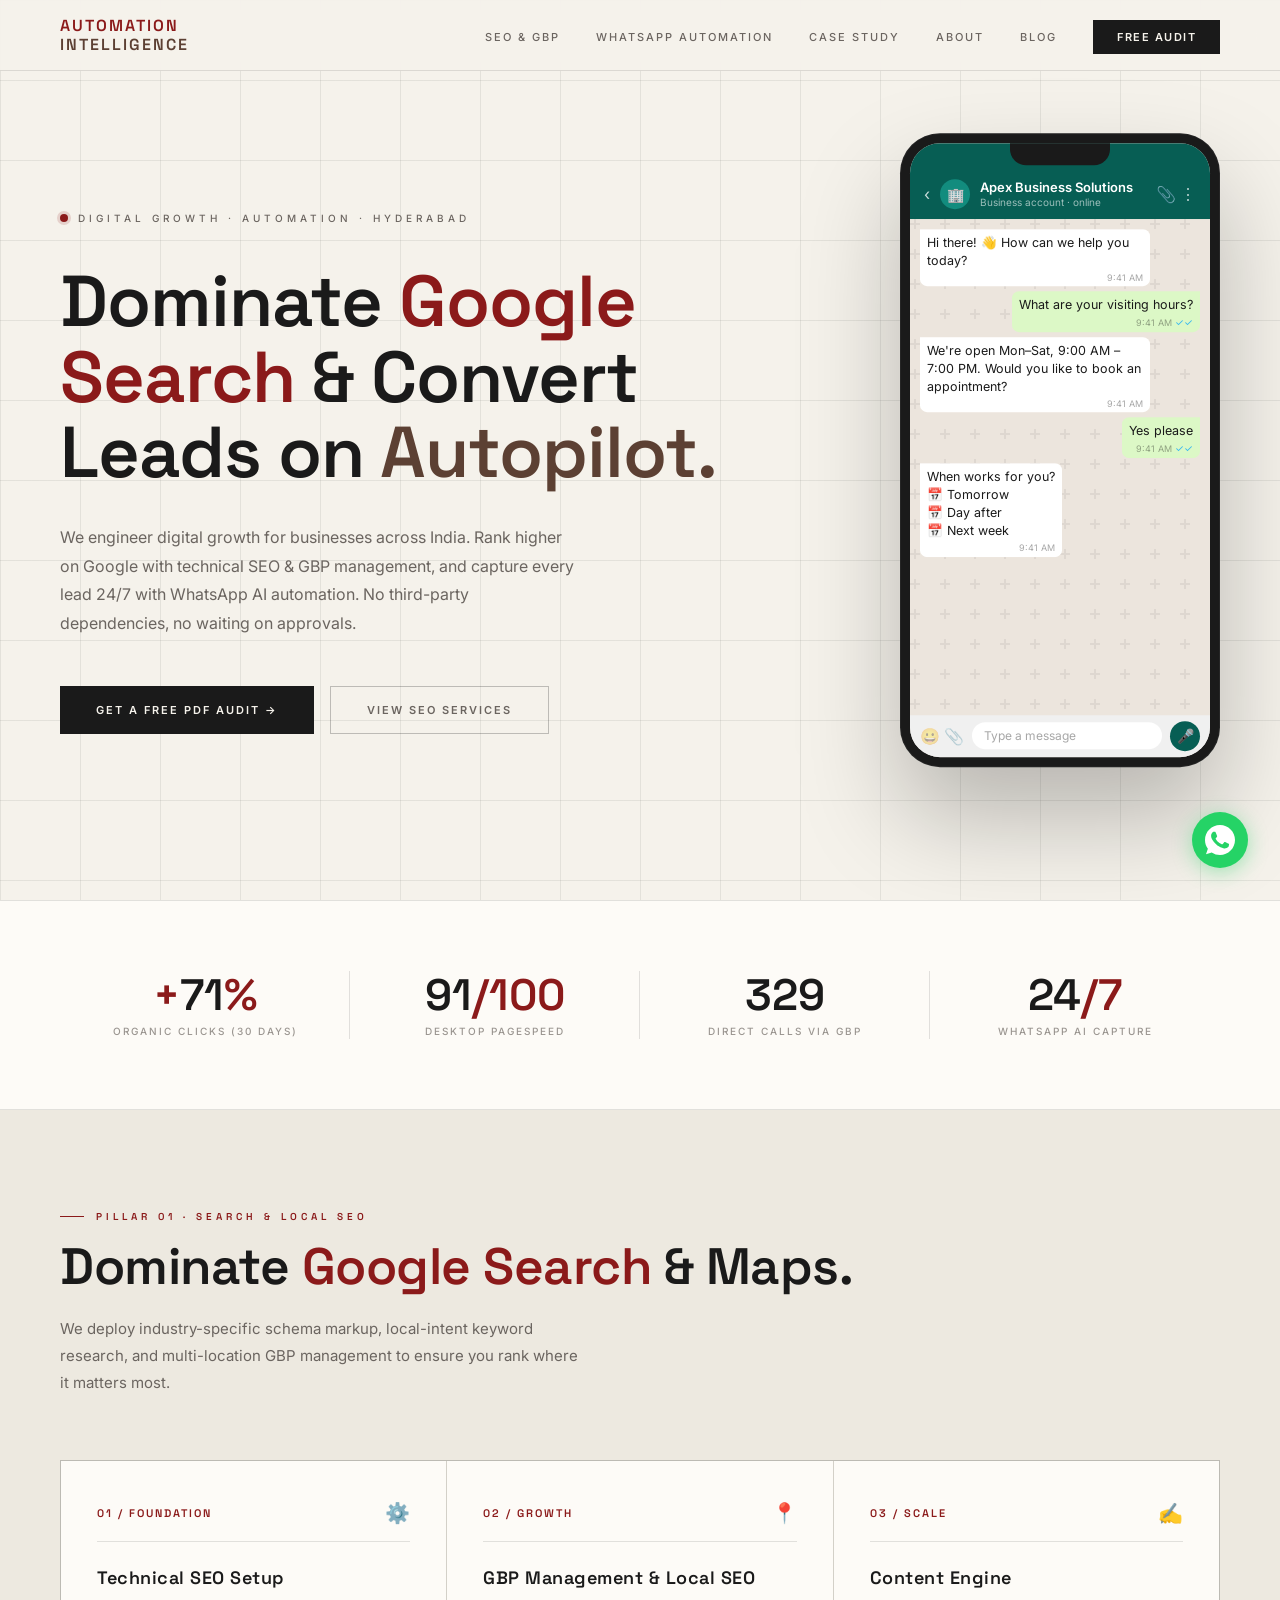
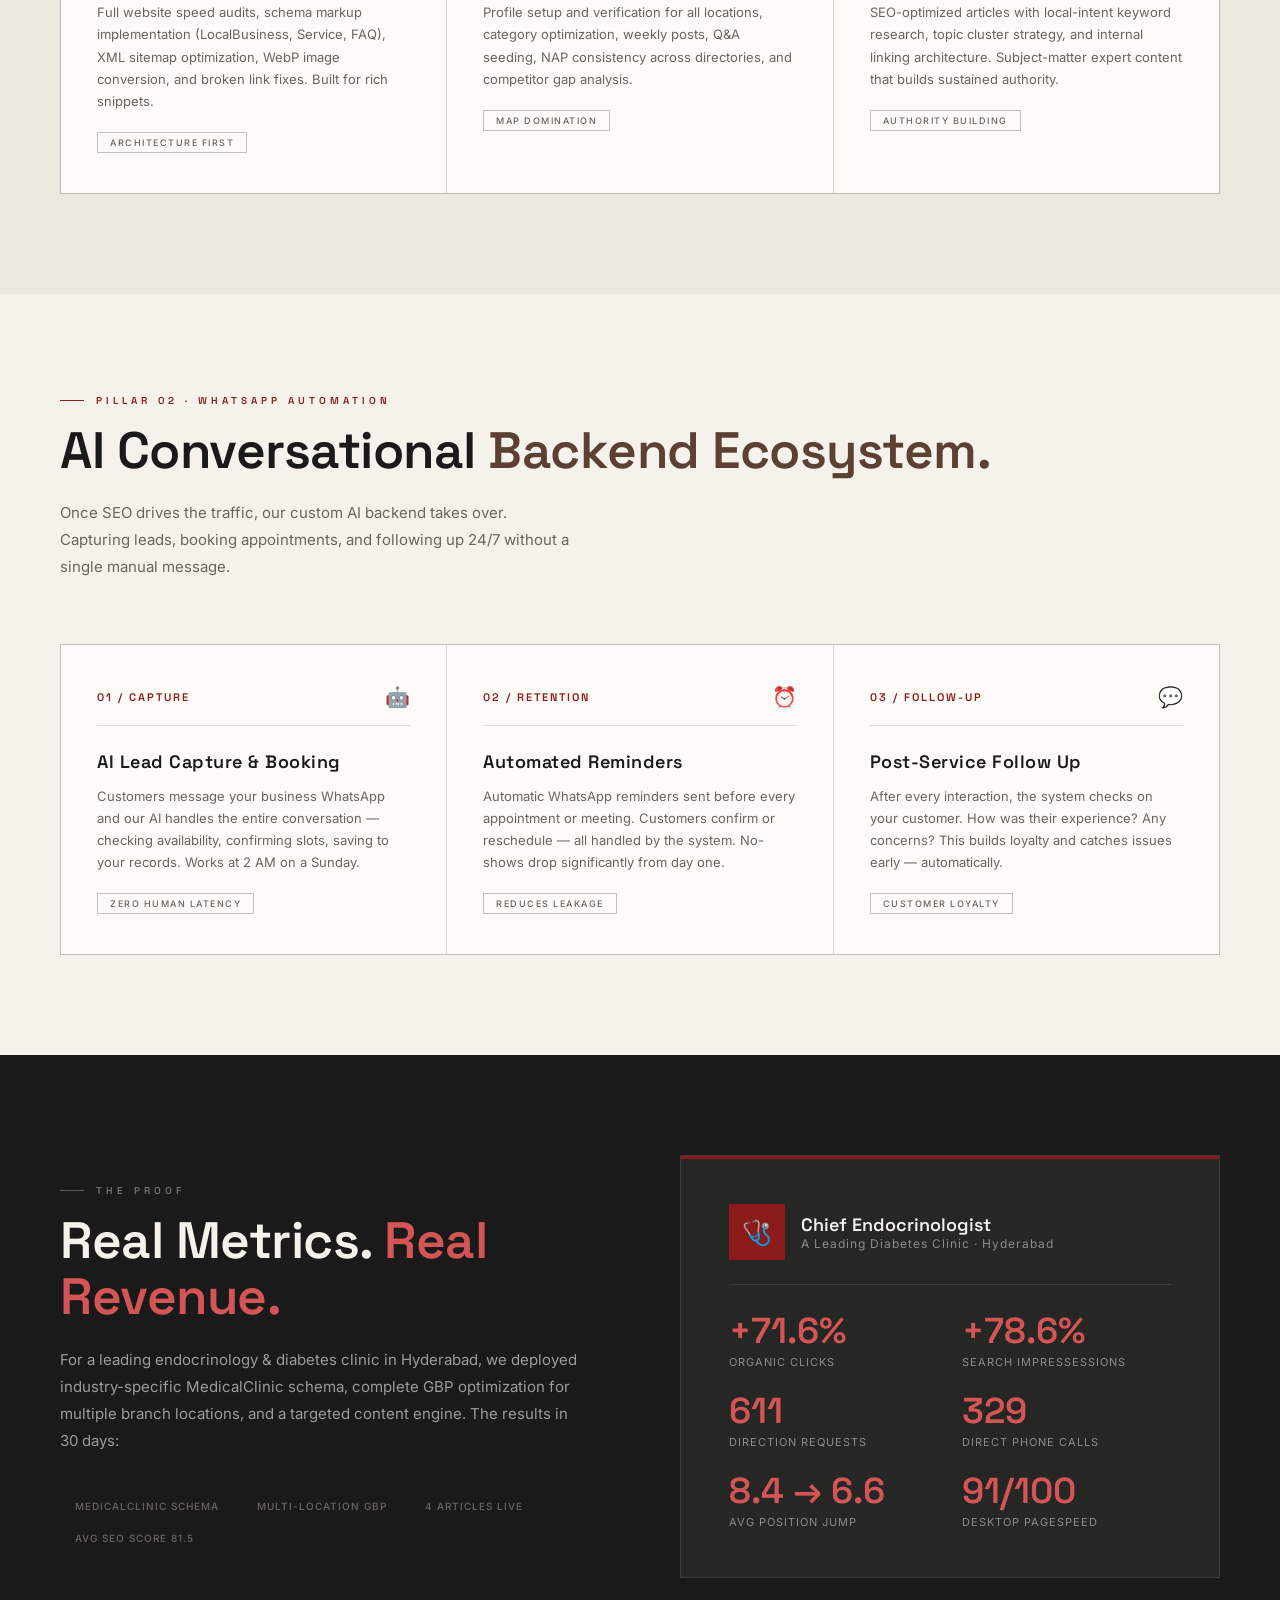
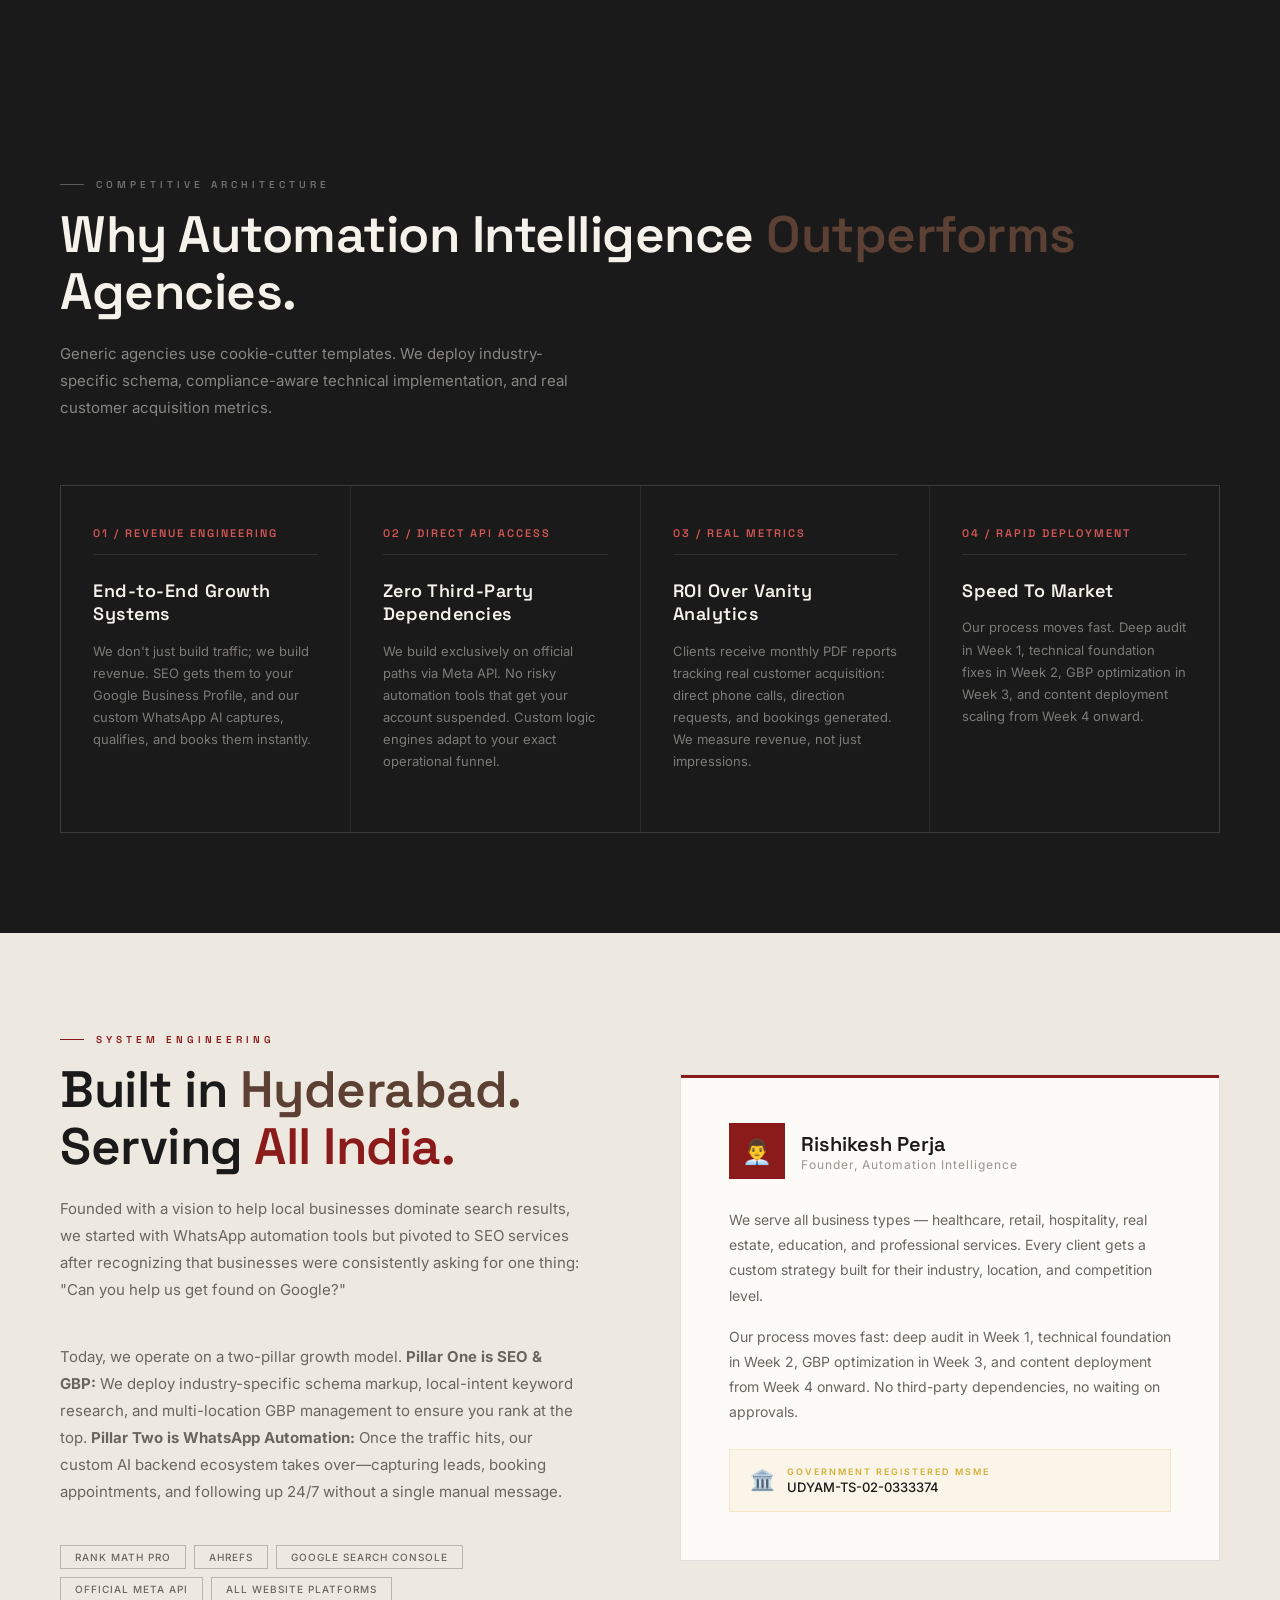
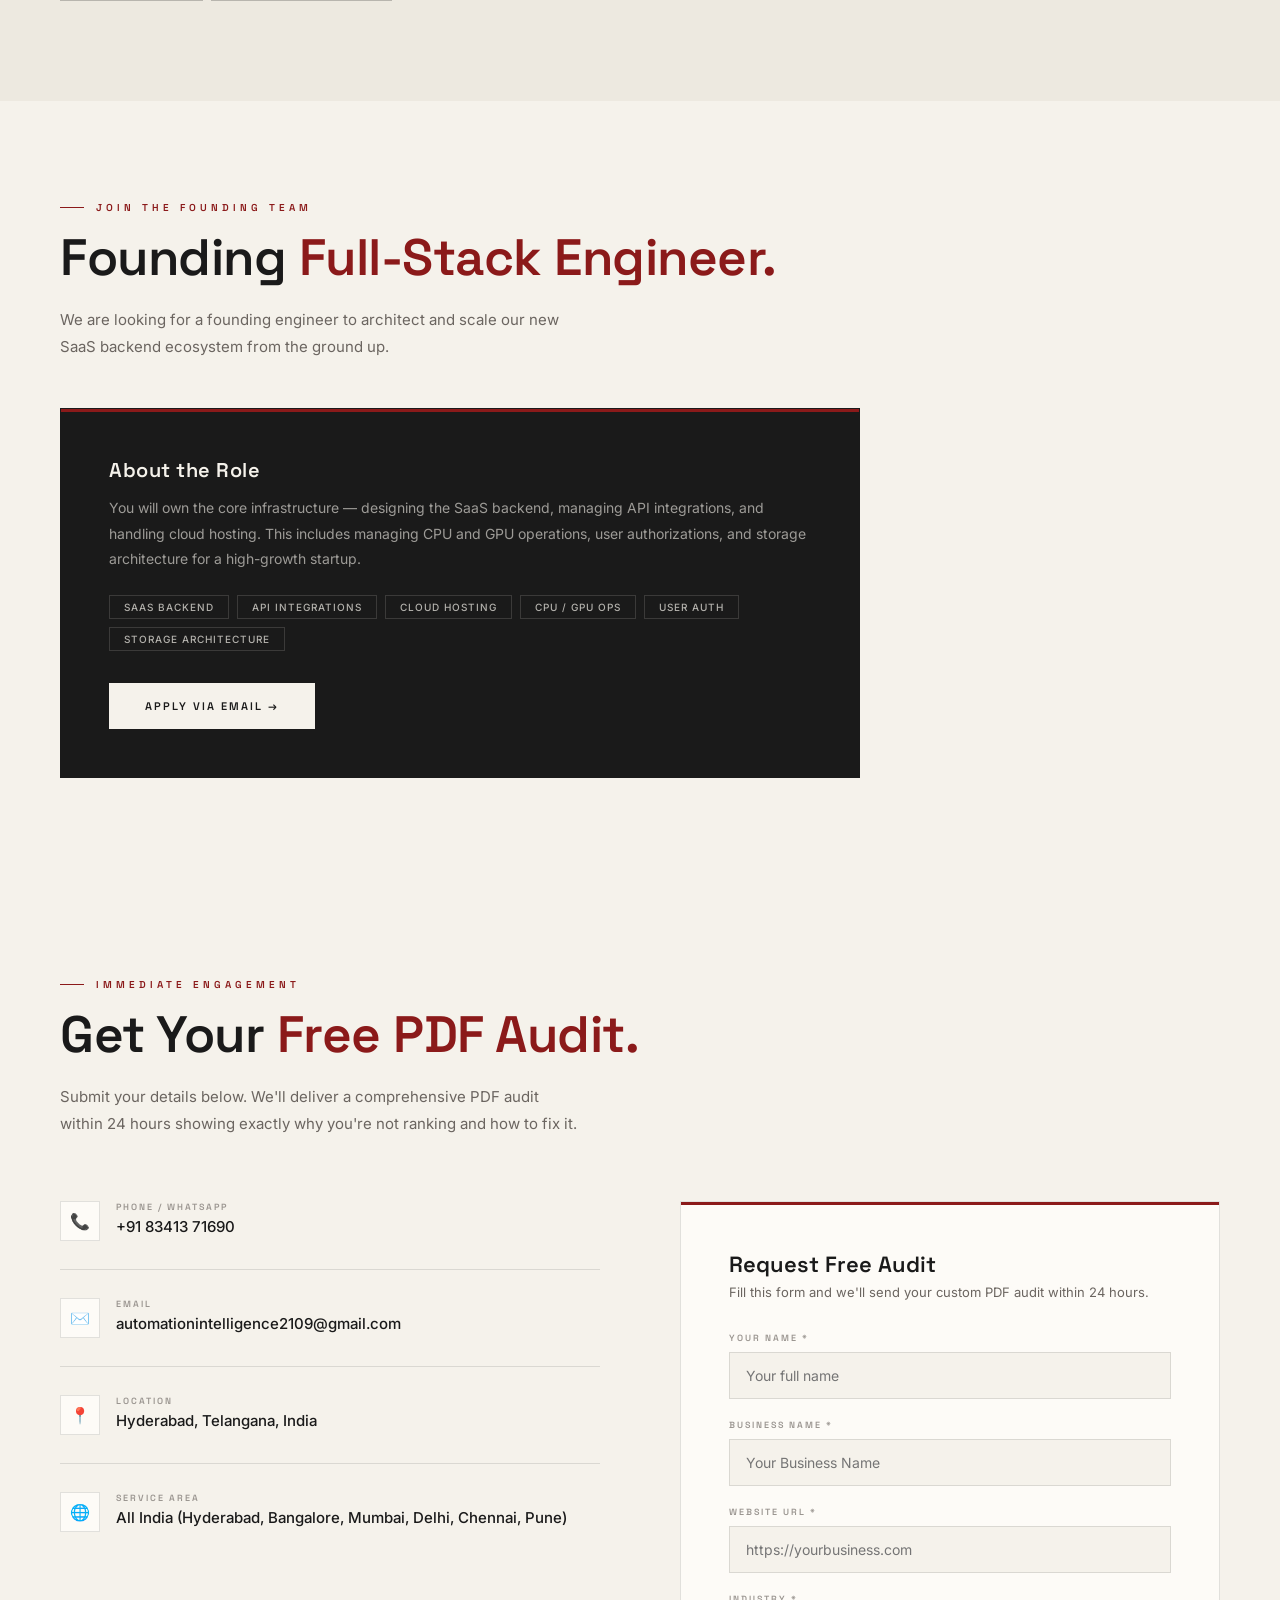
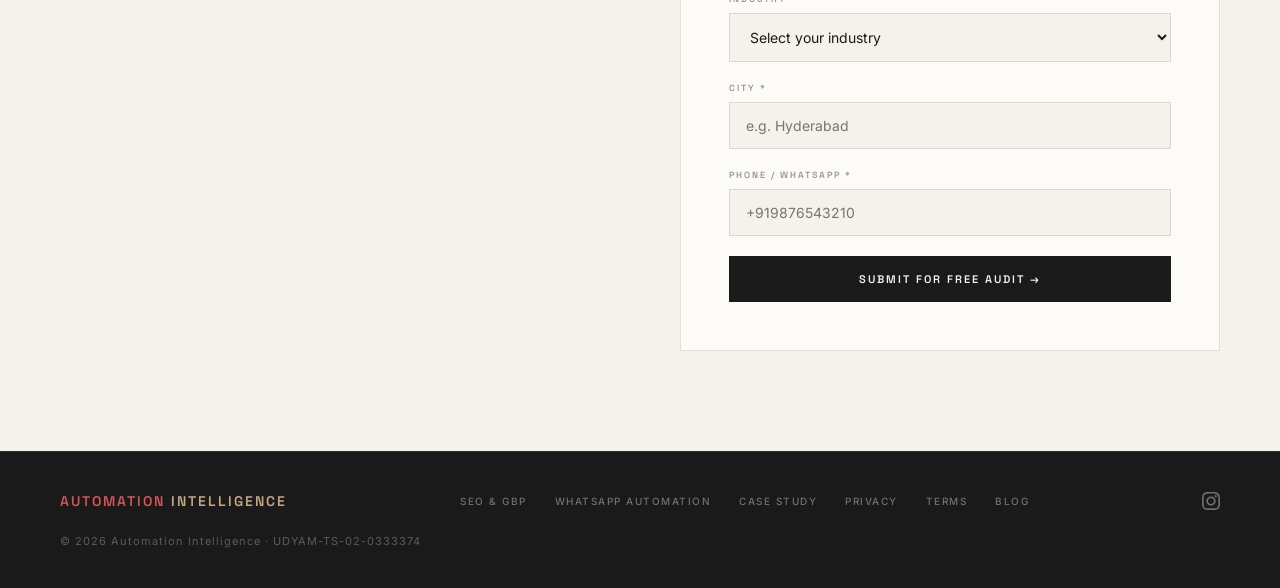
==== commit 6ea46cf4: "Update index.html" ====
--- a/index.html
+++ b/index.html
@@ -1284,6 +1284,7 @@
     <li><a href="#services-wa">WhatsApp Automation</a></li>
     <li><a href="#case-study">Case Study</a></li>
     <li><a href="#about">About</a></li>
+    <li><a href="/blog/">Blog</a></li>
     <li><a href="#contact" class="nav-cta">Free Audit</a></li>
   </ul>
   <div class="nav-hamburger" id="hamburger" aria-label="Menu" role="button" tabindex="0">
@@ -1297,6 +1298,7 @@
   <a href="#services-wa" class="mobile-nav-link">WhatsApp Automation</a>
   <a href="#case-study" class="mobile-nav-link">Case Study</a>
   <a href="#about" class="mobile-nav-link">About</a>
+  <a href="/blog/" class="mobile-nav-link">Blog</a>
   <a href="#contact" class="mobile-nav-link" style="color: var(--red);">Free Audit →</a>
 </div>
 
@@ -1686,6 +1688,7 @@
     <a href="#case-study">Case Study</a>
     <a href="privacy-policy.html">Privacy</a>
     <a href="terms-of-service.html">Terms</a>
+    <a href="/blog/">Blog</a>
   </div>
   <div class="footer-social">
     <a href="https://www.instagram.com/automationintelligence.in" target="_blank" aria-label="Instagram">
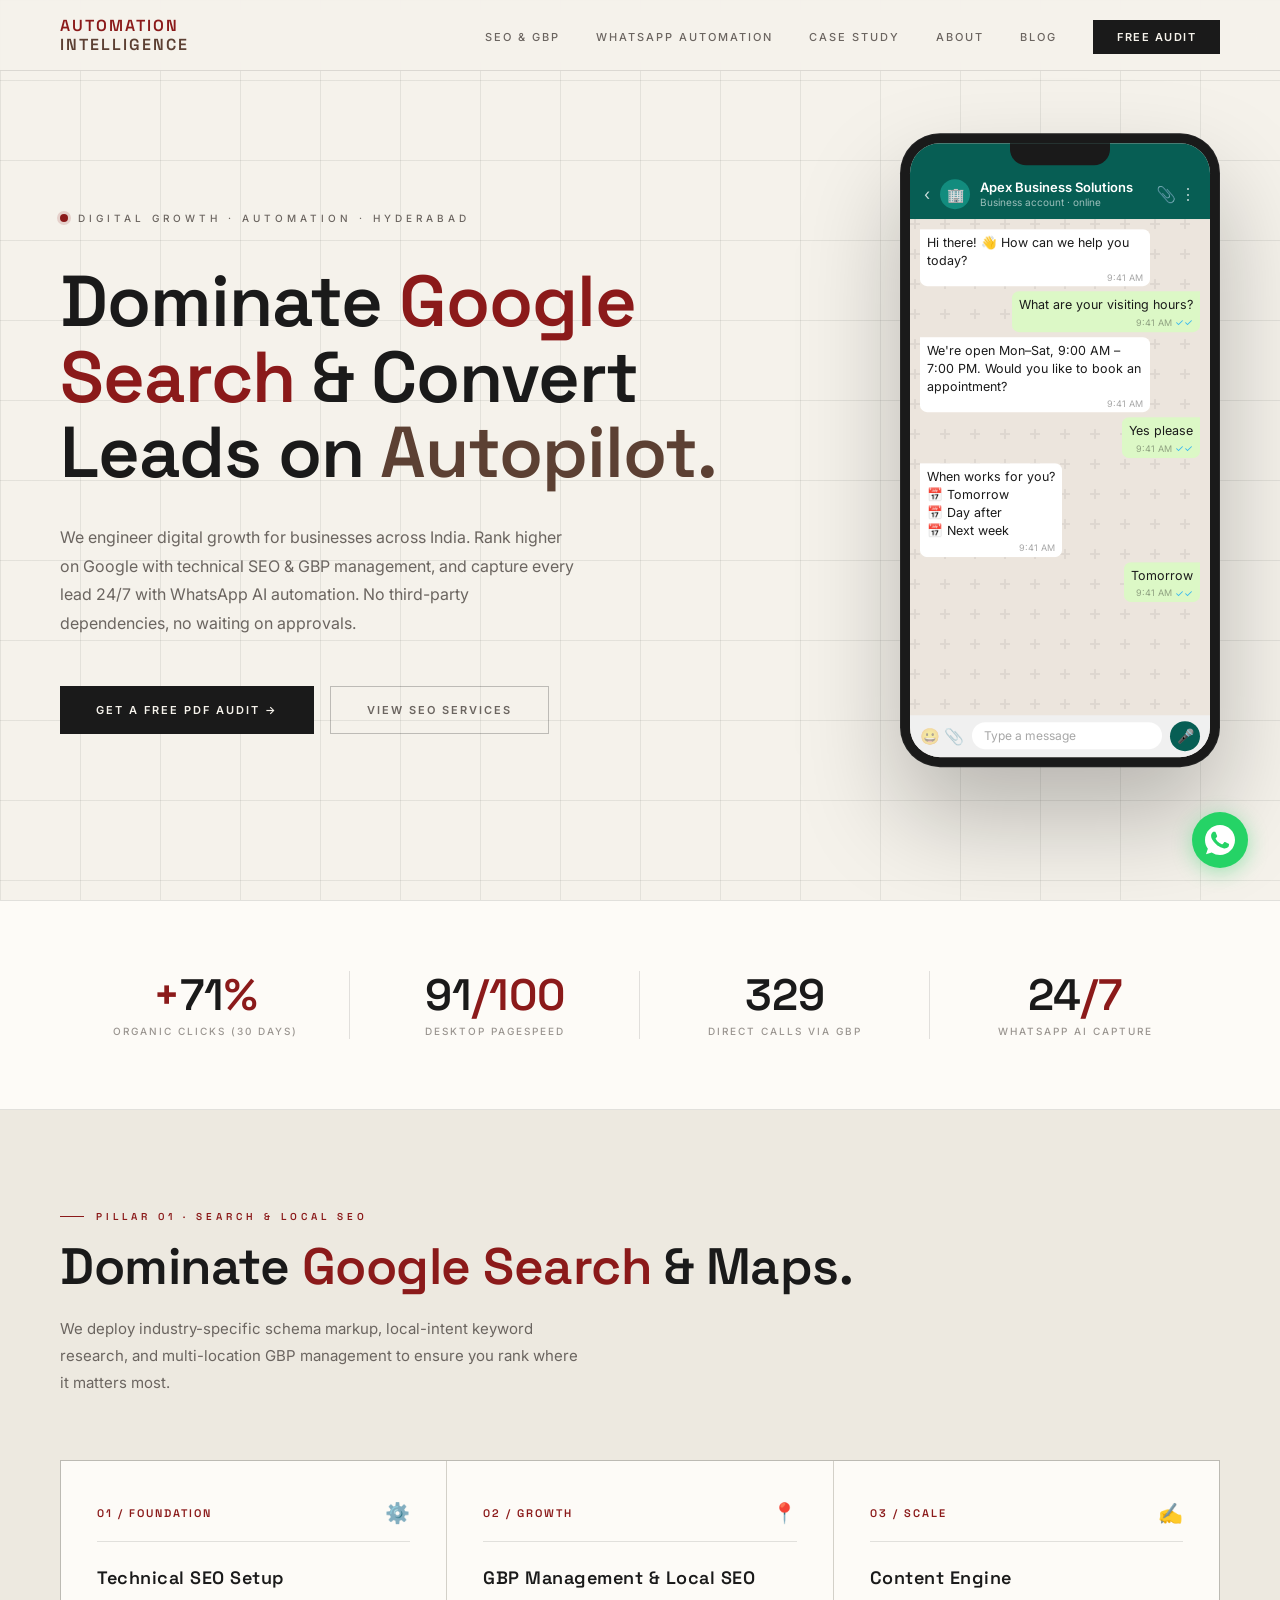
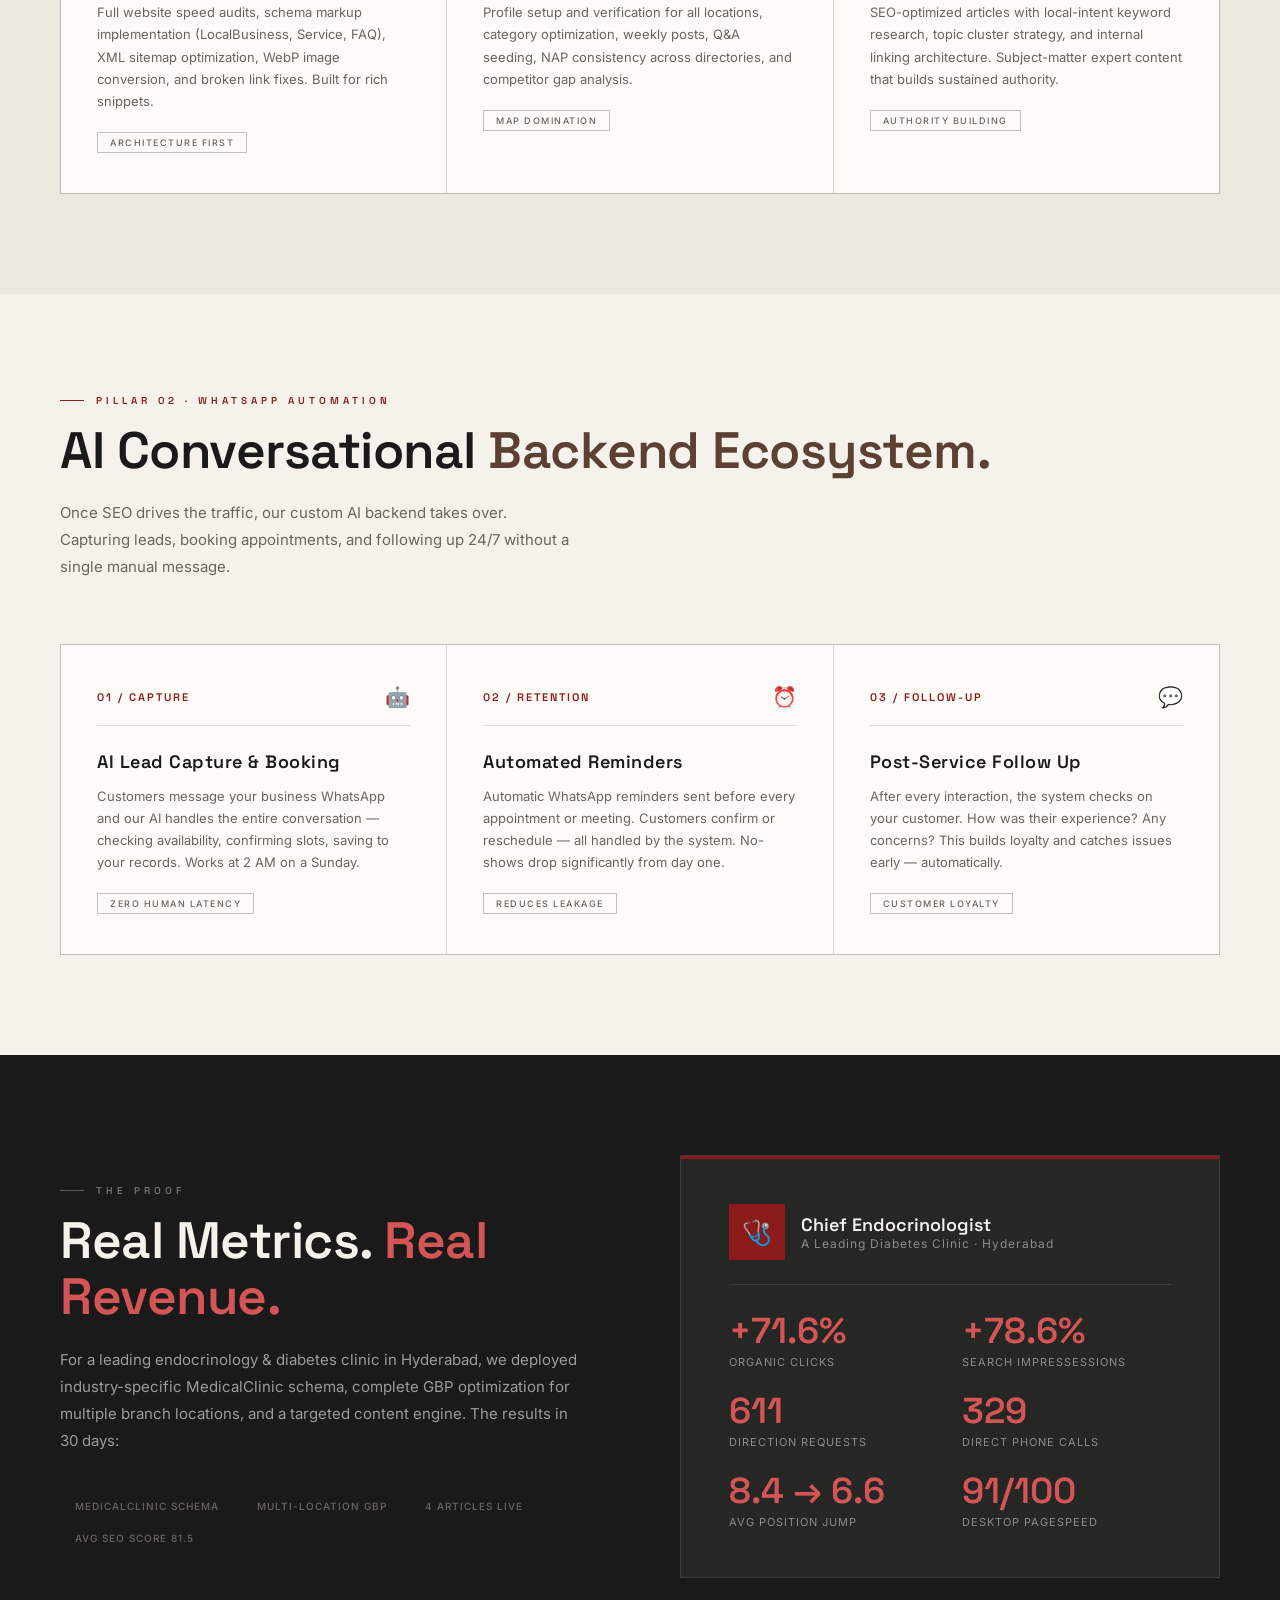
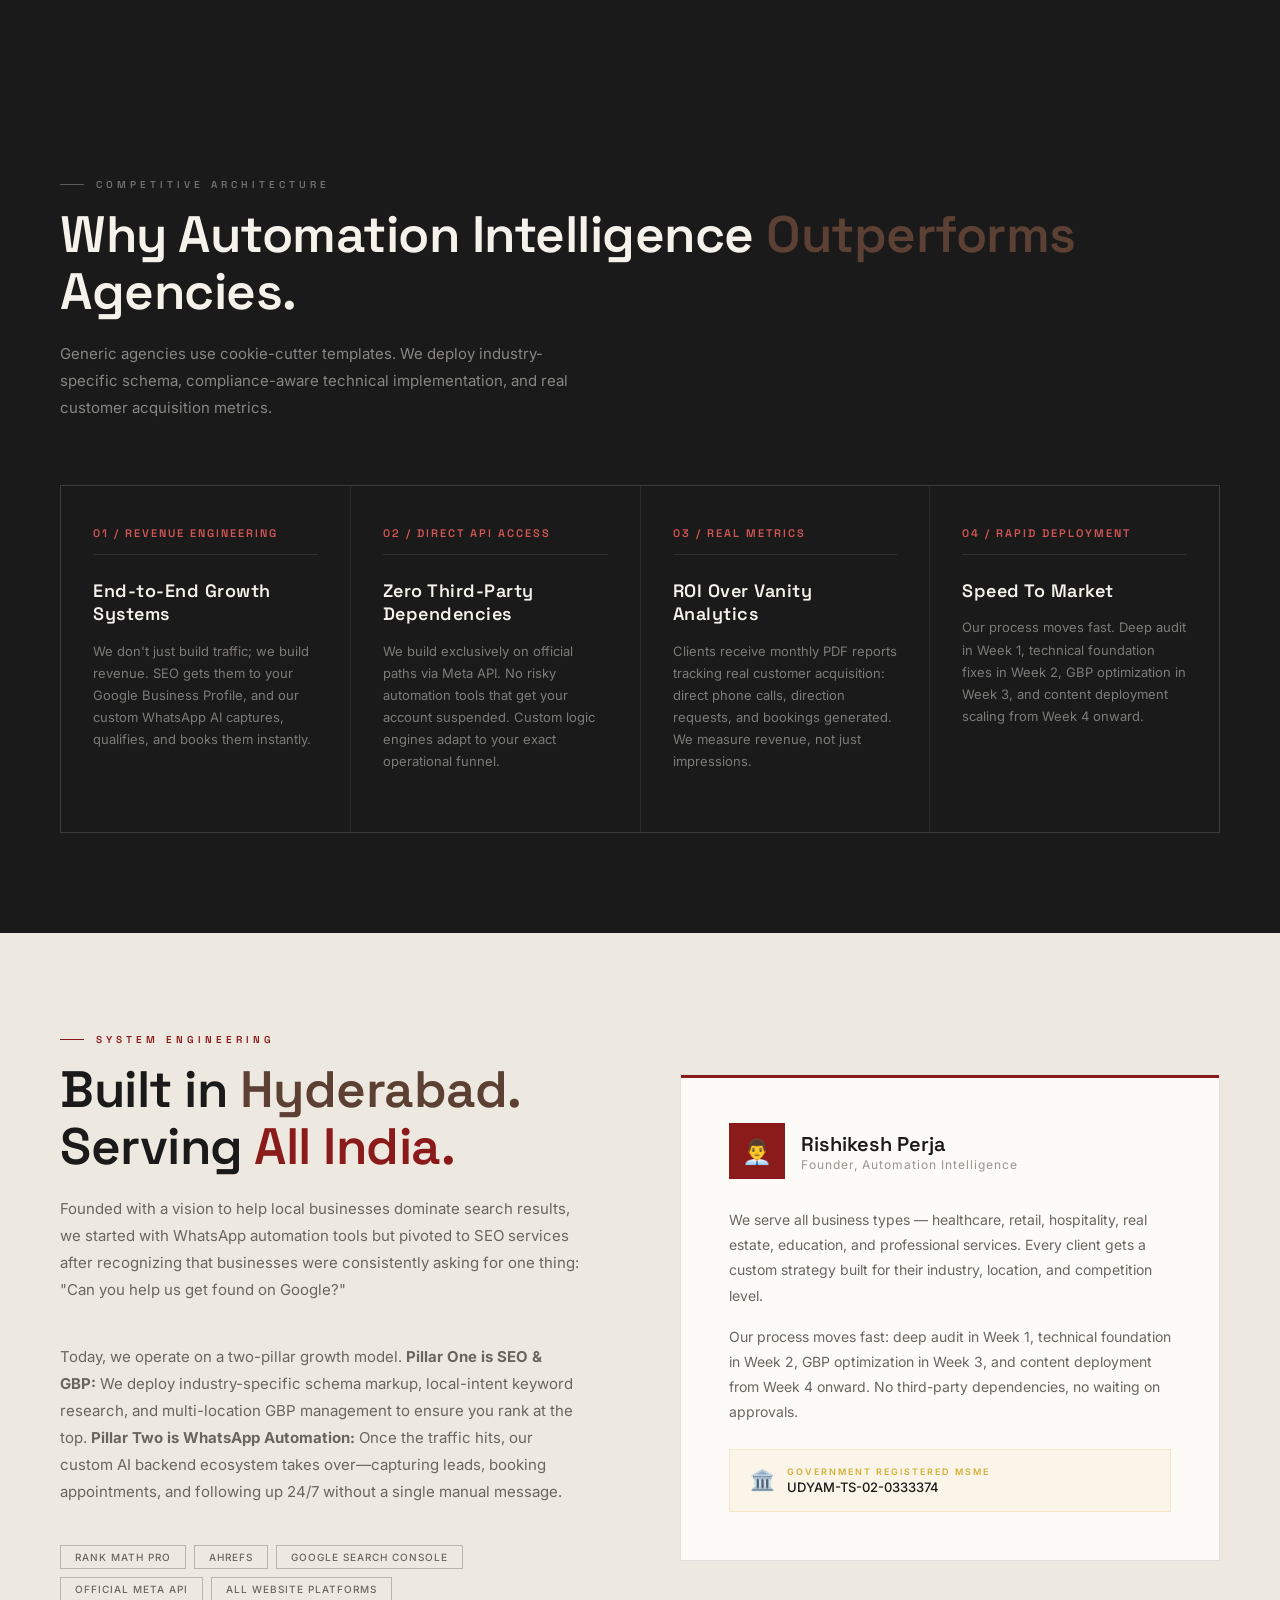
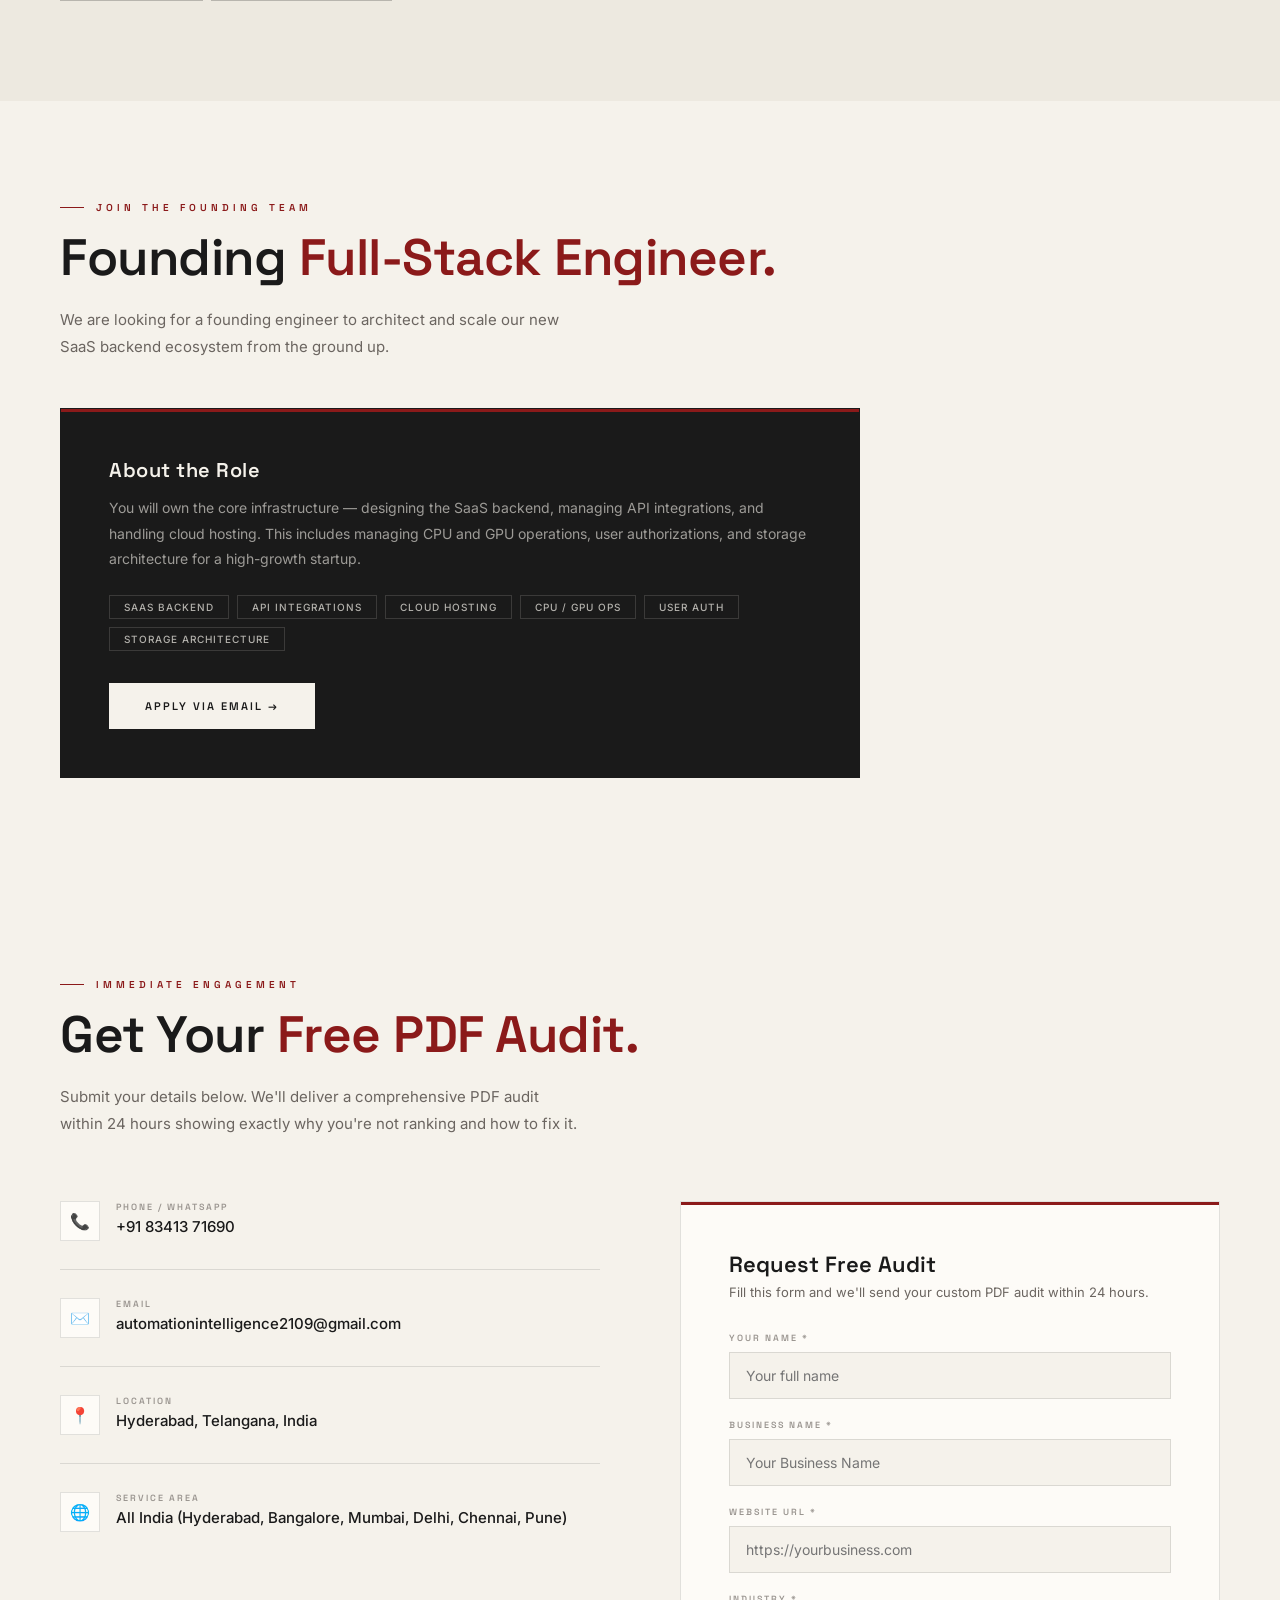
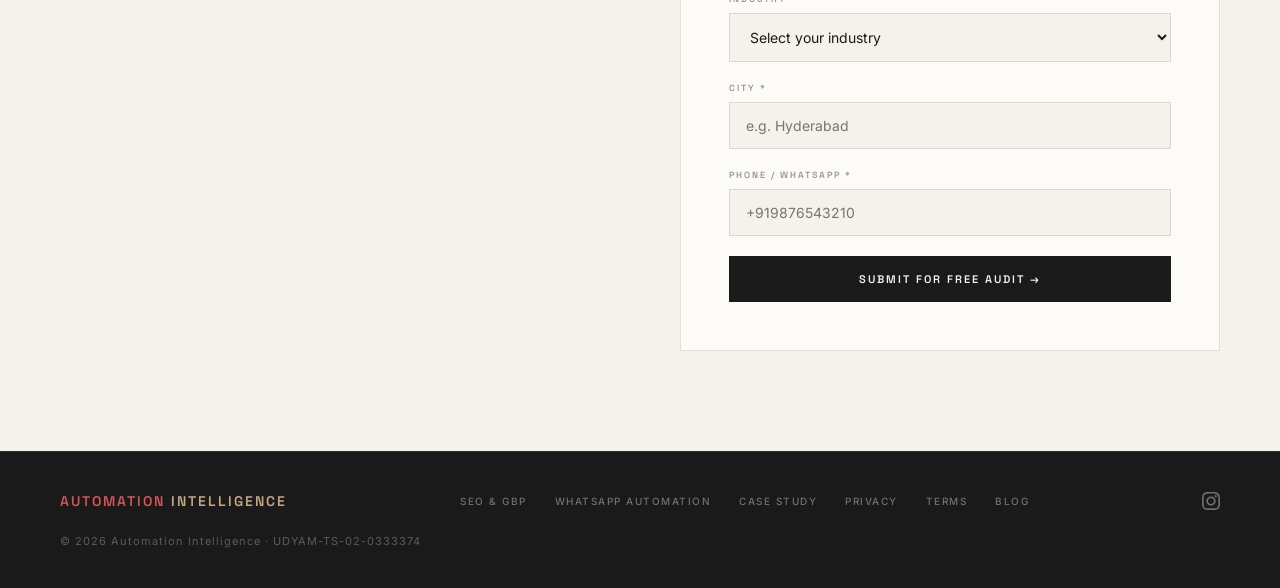
==== commit 4626f0e4: "Update index.html" ====
--- a/index.html
+++ b/index.html
@@ -16,7 +16,7 @@
 <meta property="og:type" content="website">
 <meta property="og:url" content="https://automationintelligence.in/">
 <meta property="og:image" content="https://automationintelligence.in/og-image.png">
-
+<meta name="google-site-verification" content="5ESyq07wDT2f8B3qOu12J8its3qr6568YYkRnsnd6F0" />
 <link href="https://fonts.googleapis.com/css2?family=Space+Grotesk:wght@300;400;500;600;700&family=Inter:wght@300;400;500;600&display=swap" rel="stylesheet">
 <style>
 :root {
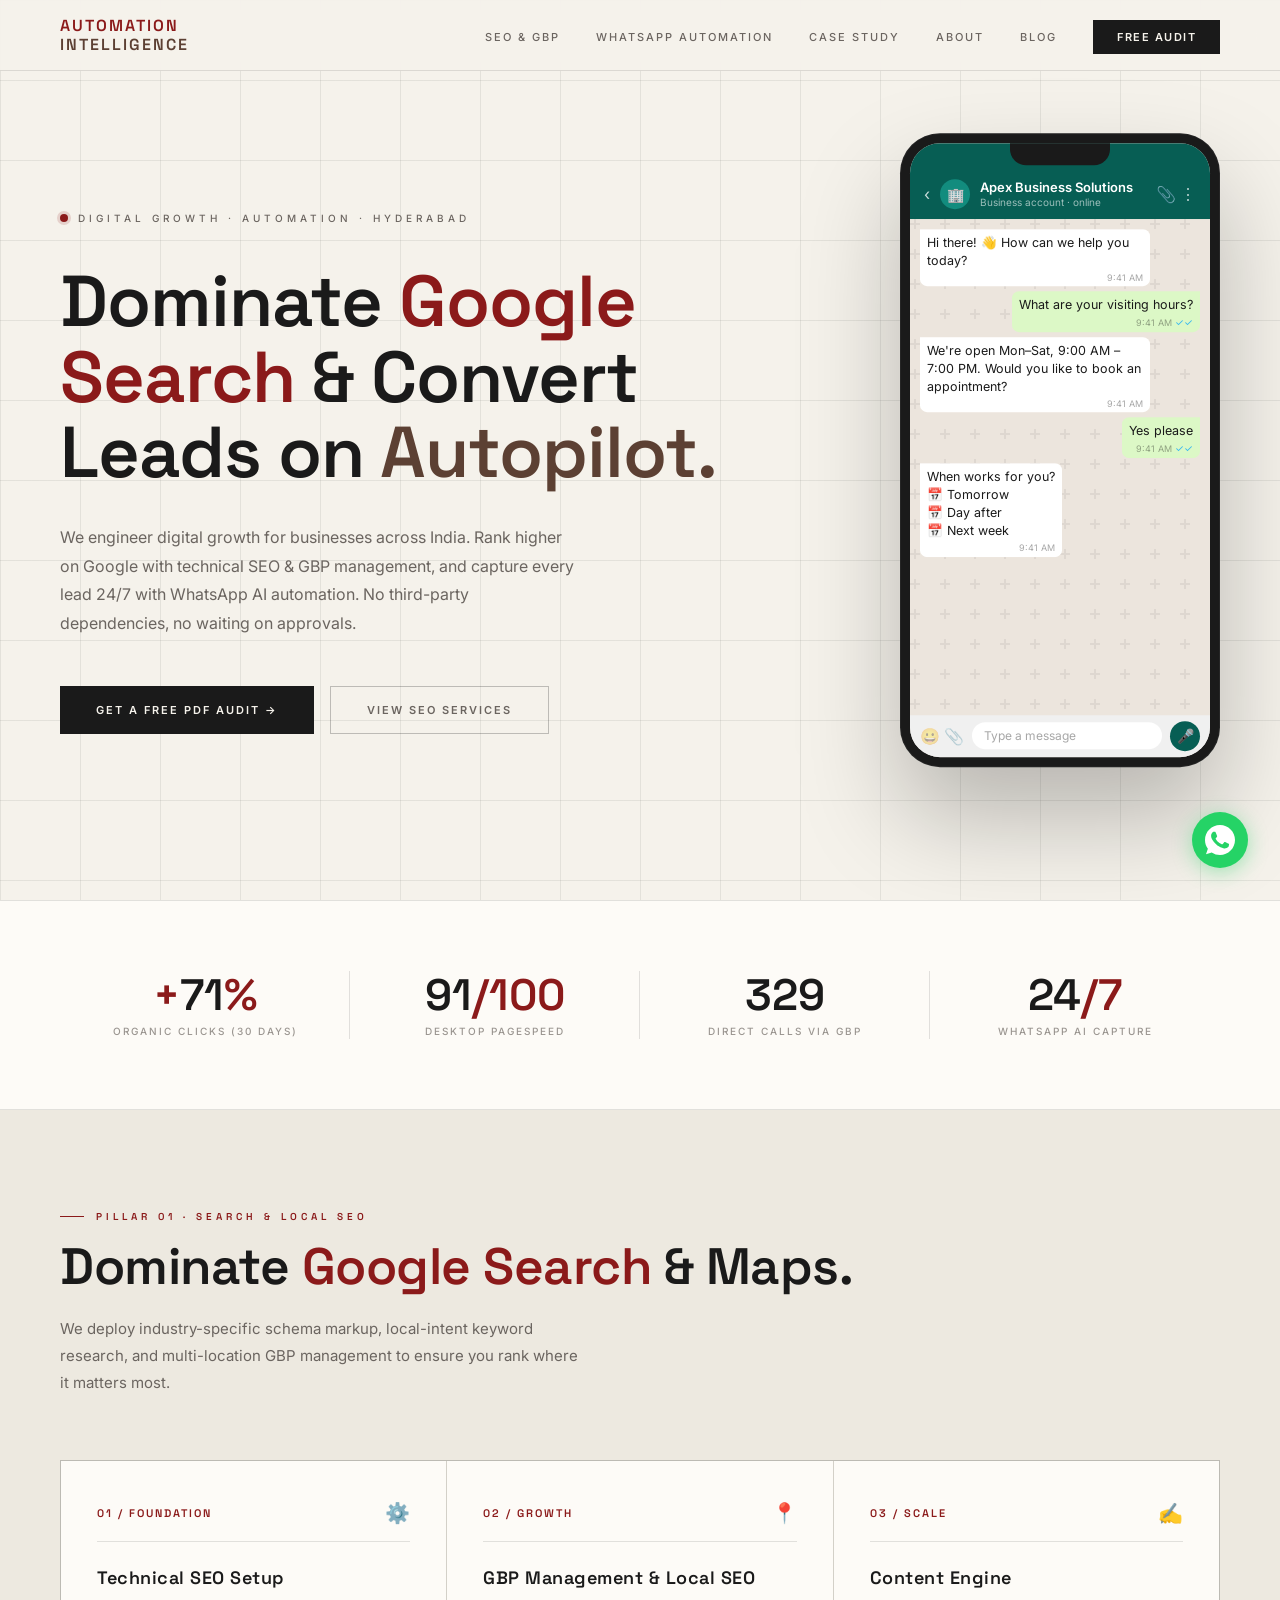
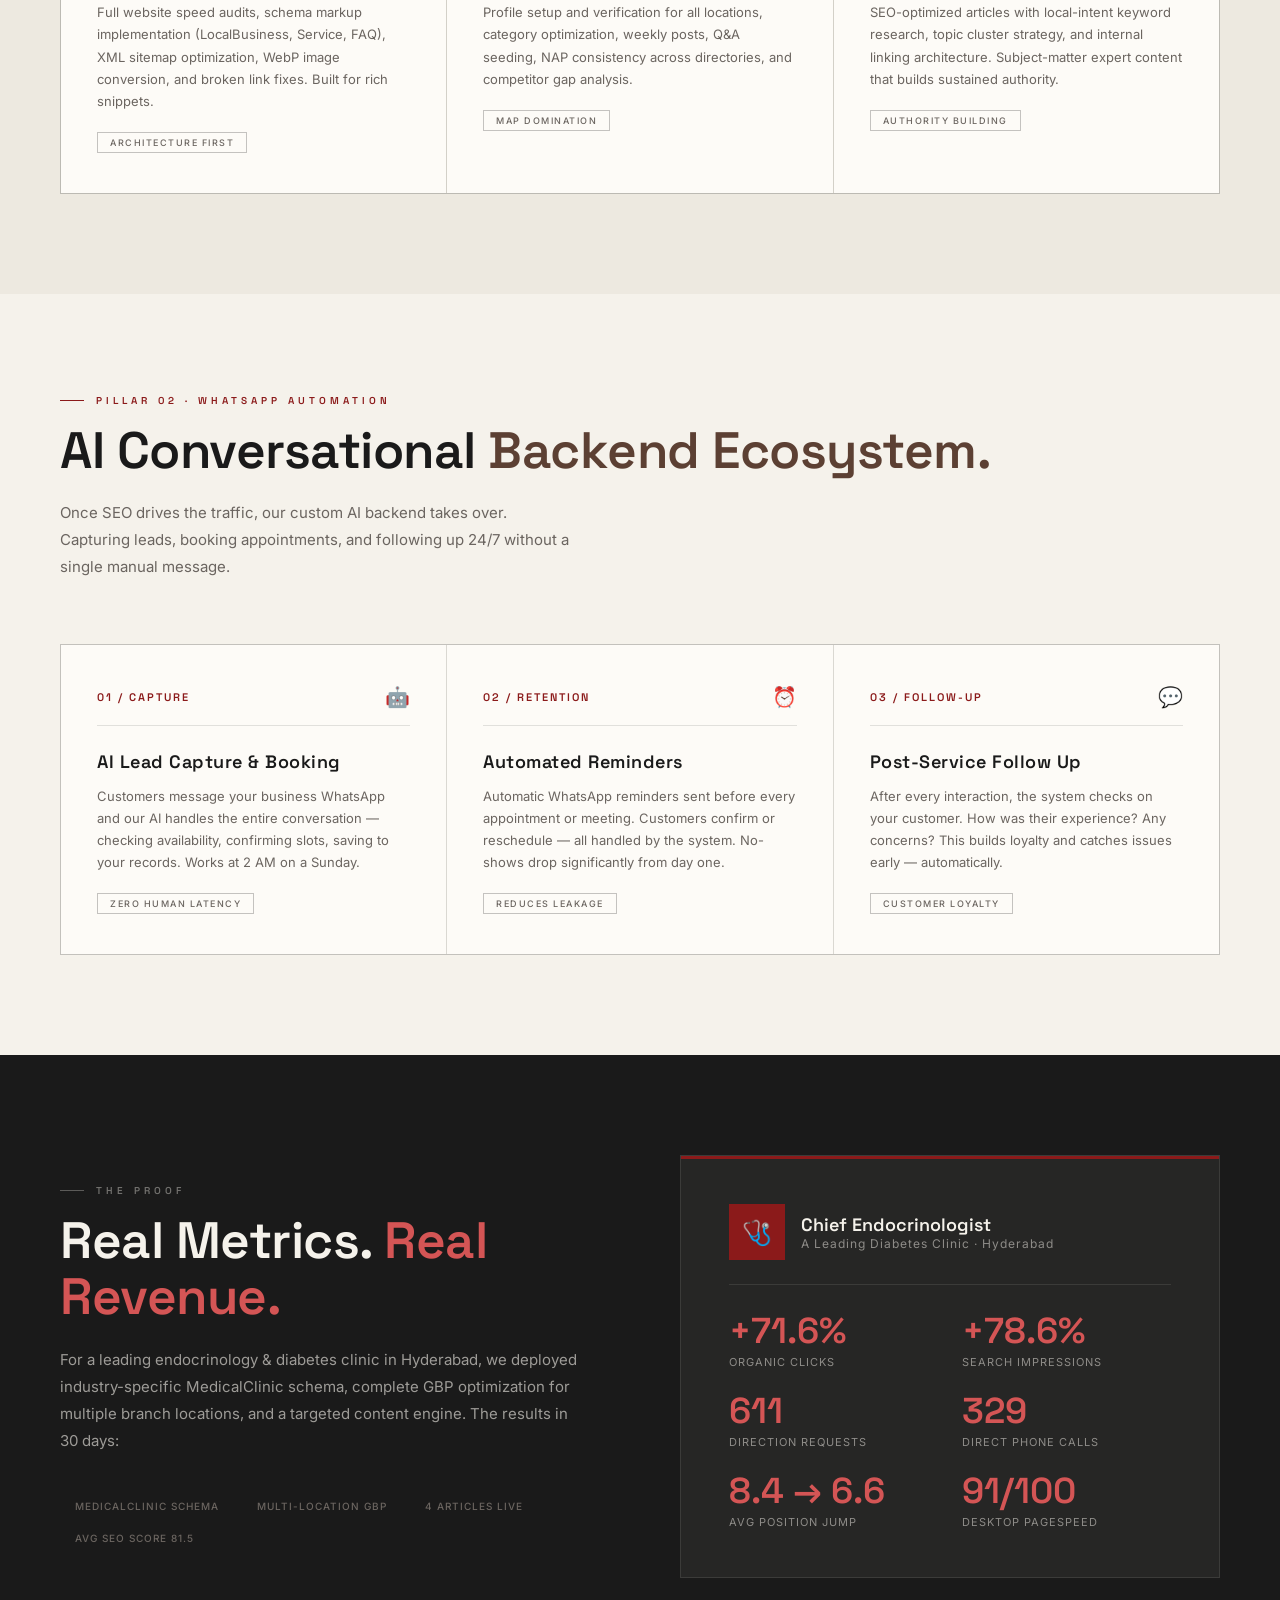
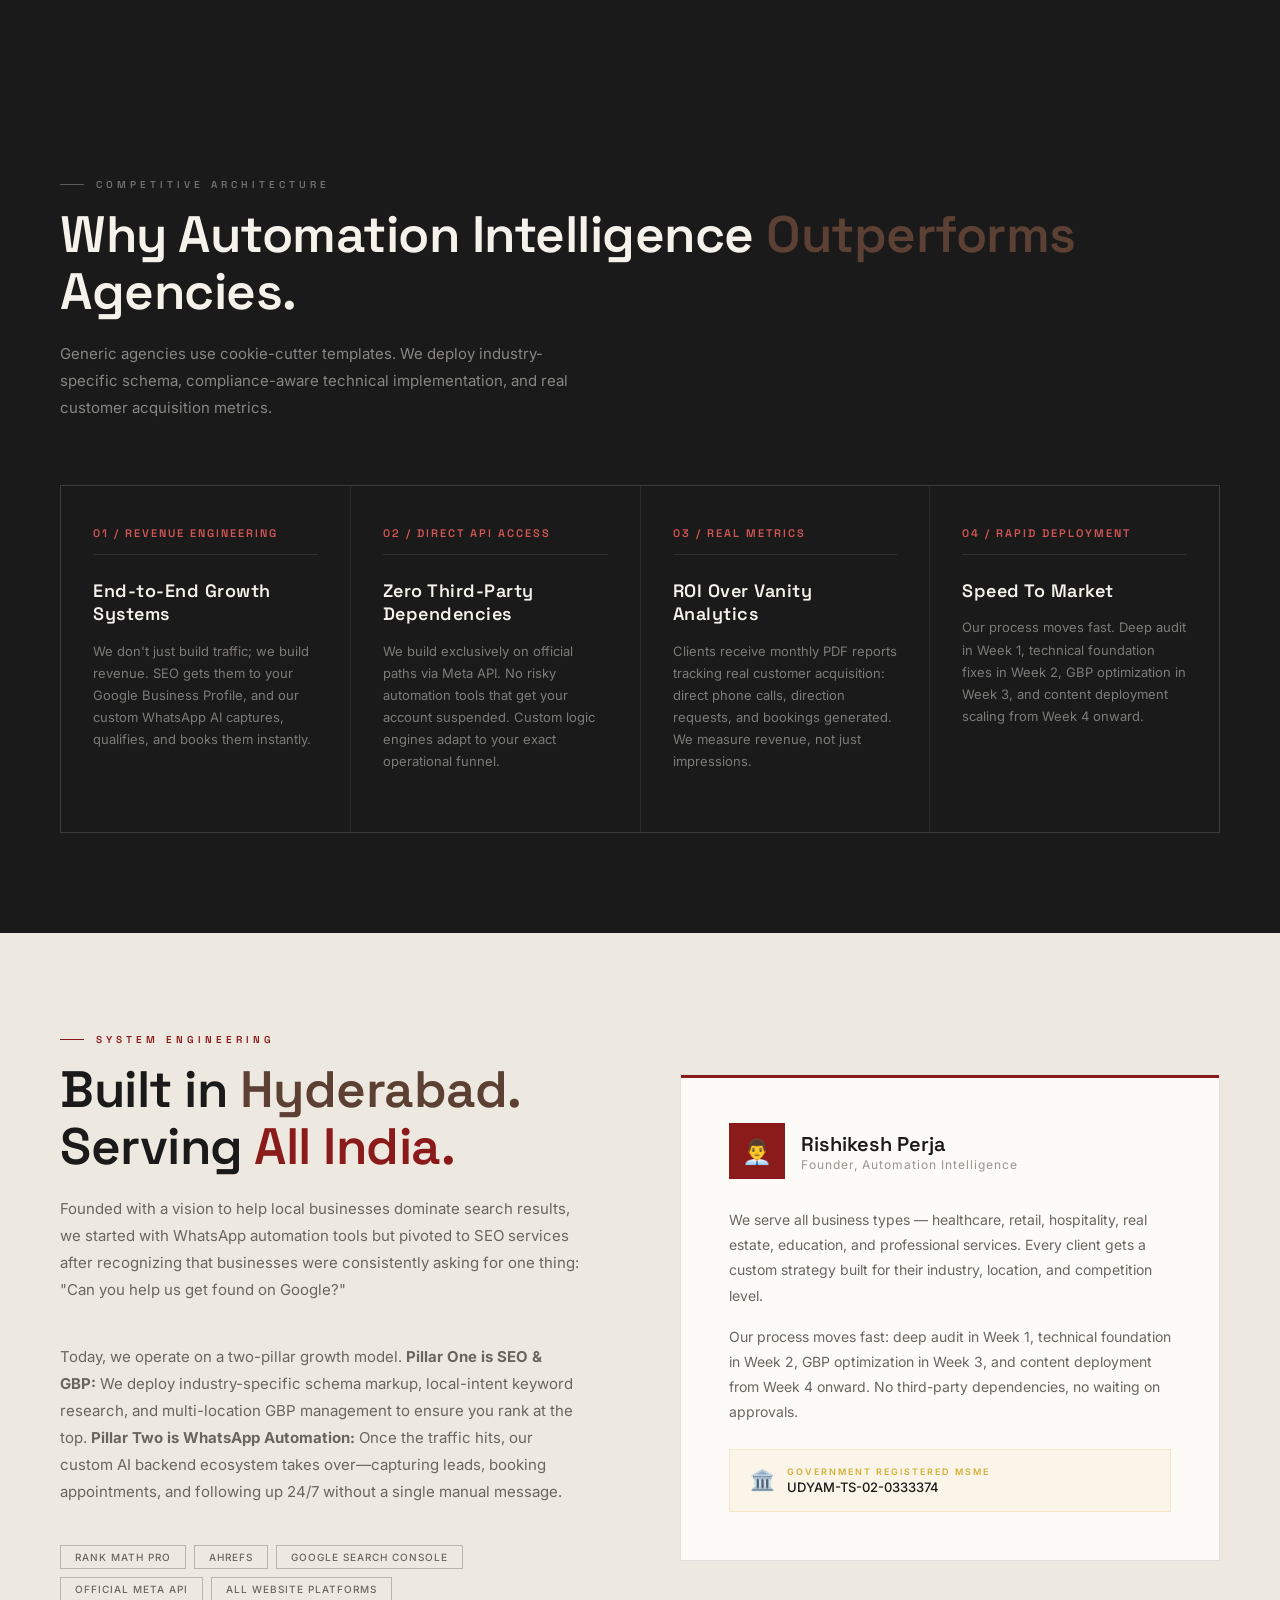
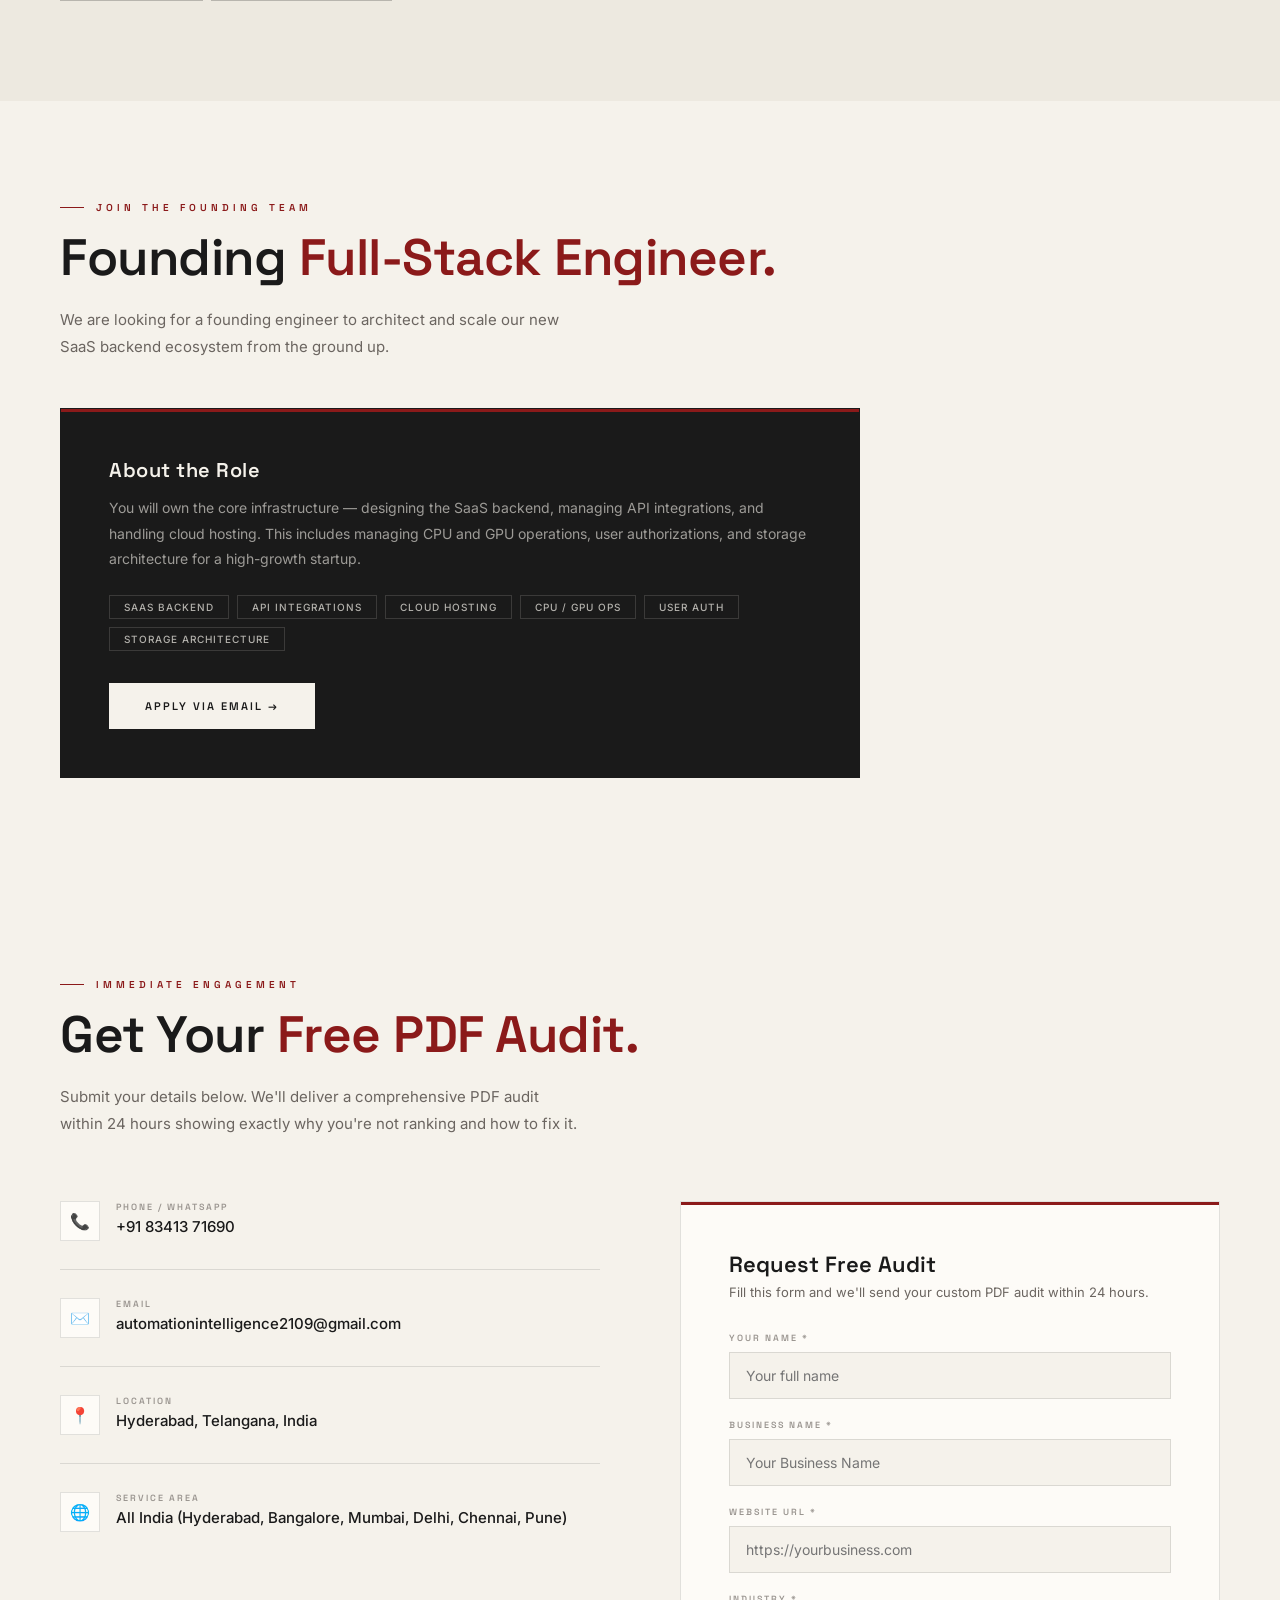
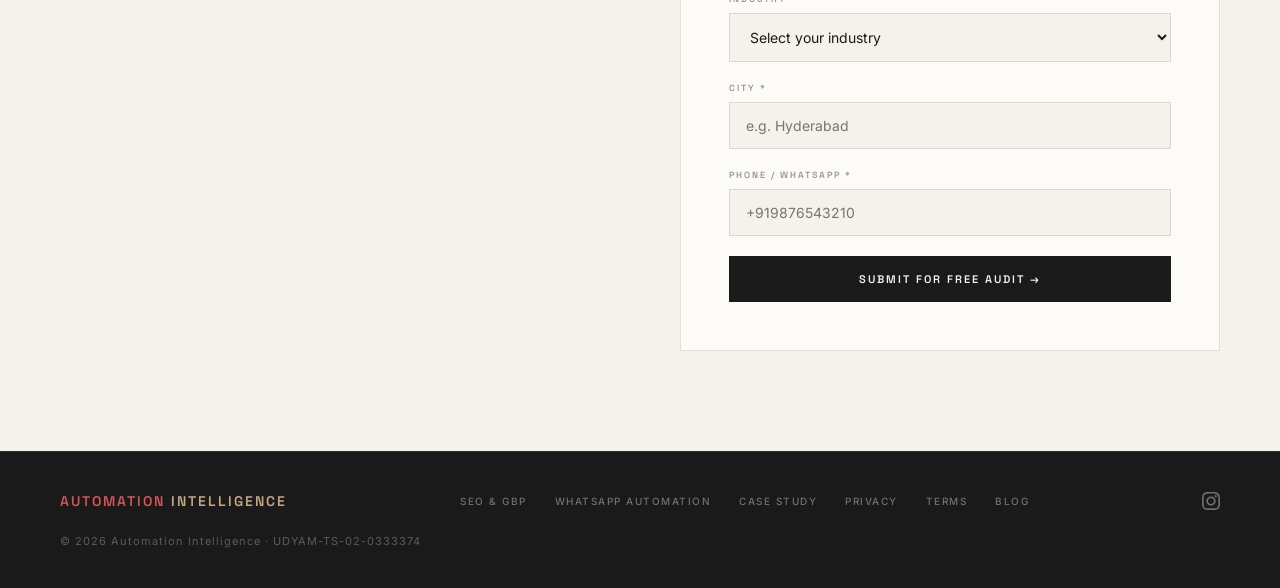
==== commit 14fb1a08: "Update index.html" ====
--- a/index.html
+++ b/index.html
@@ -1488,7 +1488,7 @@
     </div>
     <div class="case-study-stats">
       <div><div class="cs-stat-num">+71.6%</div><div class="cs-stat-label">Organic Clicks</div></div>
-      <div><div class="cs-stat-num">+78.6%</div><div class="cs-stat-label">Search Impressessions</div></div>
+      <div><div class="cs-stat-num">+78.6%</div><div class="cs-stat-label">Search Impressions</div></div>
       <div><div class="cs-stat-num">611</div><div class="cs-stat-label">Direction Requests</div></div>
       <div><div class="cs-stat-num">329</div><div class="cs-stat-label">Direct Phone Calls</div></div>
       <div><div class="cs-stat-num">8.4 → 6.6</div><div class="cs-stat-label">Avg Position Jump</div></div>
